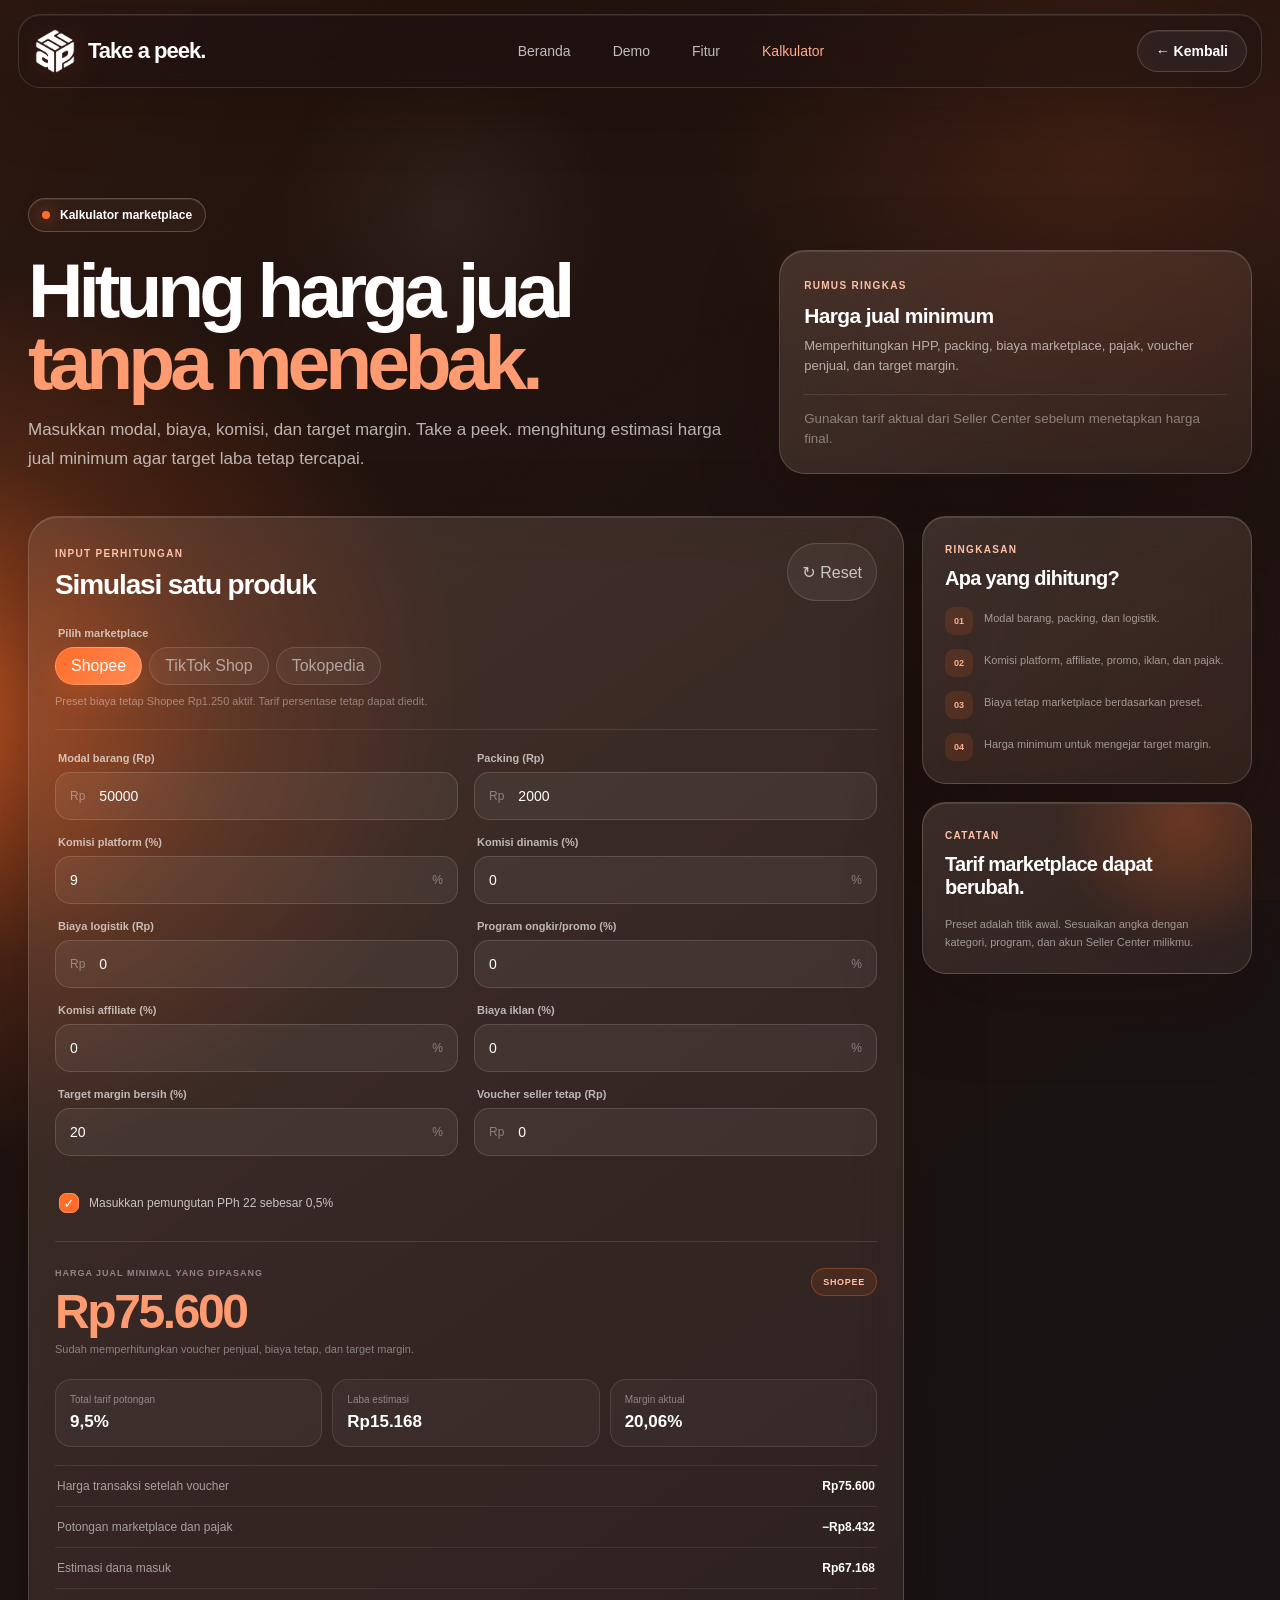
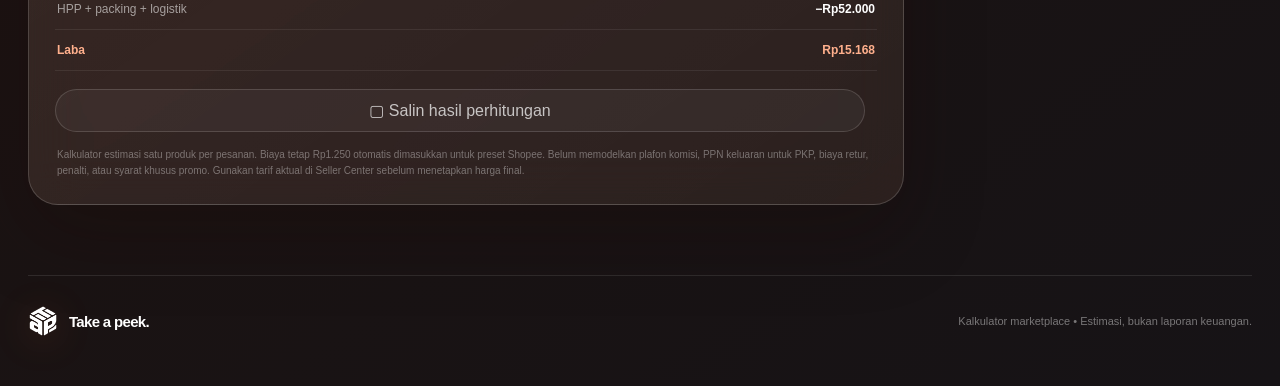
==== calculator.html @ 4bd461c0 "Add files via upload" ====
<!doctype html>
<html lang="id">
<head>
  <meta charset="utf-8">
  <meta name="viewport" content="width=device-width,initial-scale=1">
  <meta name="theme-color" content="#161316">
  <meta name="color-scheme" content="dark">
  <meta name="description" content="Kalkulator harga jual marketplace Take a peek.">
  <title>Kalkulator Marketplace — Take a peek.</title>
  <link rel="icon" href="./assets/favicon.png">
  <link rel="stylesheet" href="./assets/style.css">
  <link rel="stylesheet" href="./assets/calculator.css">
</head>
<body class="calculator-page">
  <div class="noise"></div>

  <header class="header calc-header">
    <div class="wrap nav">
      <a class="brand" href="./index.html">
        <img src="./assets/logo.png" alt="Logo Take a peek.">
        <span>Take a peek.</span>
      </a>
      <nav class="nav-links">
        <a href="./index.html">Beranda</a>
        <a href="./index.html#demo">Demo</a>
        <a href="./index.html#fitur">Fitur</a>
        <a class="nav-active" href="./calculator.html">Kalkulator</a>
      </nav>
      <div class="nav-actions">
        <a class="btn btn-dark" href="./index.html">← Kembali</a>
      </div>
    </div>
  </header>

  <main class="calc-main wrap">
    <section class="calc-hero">
      <div>
        <div class="eyebrow"><span></span> Kalkulator marketplace</div>
        <h1>Hitung harga jual<br><em>tanpa menebak.</em></h1>
        <p>Masukkan modal, biaya, komisi, dan target margin. Take a peek. menghitung estimasi harga jual minimum agar target laba tetap tercapai.</p>
      </div>
      <div class="glass-card calc-mini-info">
        <span class="overline">RUMUS RINGKAS</span>
        <strong>Harga jual minimum</strong>
        <p>Memperhitungkan HPP, packing, biaya marketplace, pajak, voucher penjual, dan target margin.</p>
        <small>Gunakan tarif aktual dari Seller Center sebelum menetapkan harga final.</small>
      </div>
    </section>

    <section class="calculator-shell">
      <div class="glass-card calculator-card">
        <div class="calculator-card-head">
          <div>
            <span class="overline">INPUT PERHITUNGAN</span>
            <h2>Simulasi satu produk</h2>
          </div>
          <button id="resetCalc" class="reset-btn" type="button">↻ Reset</button>
        </div>

        <div class="marketplace-block">
          <label>Pilih marketplace</label>
          <div class="market-tabs">
            <button class="market-tab active" data-market="shopee" type="button">Shopee</button>
            <button class="market-tab" data-market="tiktok" type="button">TikTok Shop</button>
            <button class="market-tab" data-market="tokopedia" type="button">Tokopedia</button>
          </div>
          <p class="preset-note" id="presetNote">Preset biaya tetap Shopee Rp1.250 aktif. Tarif persentase tetap dapat diedit.</p>
        </div>

        <div class="calc-grid">
          <div class="field"><label for="cost">Modal barang (Rp)</label><div class="input-wrap"><span>Rp</span><input id="cost" type="number" min="0" step="500" value="50000"></div></div>
          <div class="field"><label for="packing">Packing (Rp)</label><div class="input-wrap"><span>Rp</span><input id="packing" type="number" min="0" step="500" value="2000"></div></div>
          <div class="field"><label for="platformFee">Komisi platform (%)</label><div class="input-wrap"><input id="platformFee" type="number" min="0" max="100" step="0.1" value="9"><span>%</span></div></div>
          <div class="field"><label for="dynamicFee">Komisi dinamis (%)</label><div class="input-wrap"><input id="dynamicFee" type="number" min="0" max="100" step="0.1" value="0"><span>%</span></div></div>
          <div class="field"><label for="logistics">Biaya logistik (Rp)</label><div class="input-wrap"><span>Rp</span><input id="logistics" type="number" min="0" step="500" value="0"></div></div>
          <div class="field"><label for="promoFee">Program ongkir/promo (%)</label><div class="input-wrap"><input id="promoFee" type="number" min="0" max="100" step="0.1" value="0"><span>%</span></div></div>
          <div class="field"><label for="affiliateFee">Komisi affiliate (%)</label><div class="input-wrap"><input id="affiliateFee" type="number" min="0" max="100" step="0.1" value="0"><span>%</span></div></div>
          <div class="field"><label for="adsFee">Biaya iklan (%)</label><div class="input-wrap"><input id="adsFee" type="number" min="0" max="100" step="0.1" value="0"><span>%</span></div></div>
          <div class="field"><label for="targetMargin">Target margin bersih (%)</label><div class="input-wrap"><input id="targetMargin" type="number" min="0" max="95" step="0.5" value="20"><span>%</span></div></div>
          <div class="field"><label for="sellerVoucher">Voucher seller tetap (Rp)</label><div class="input-wrap"><span>Rp</span><input id="sellerVoucher" type="number" min="0" step="500" value="0"></div></div>
        </div>

        <label class="tax-row">
          <input id="pph22" type="checkbox" checked>
          <span class="check-ui"></span>
          <span>Masukkan pemungutan PPh 22 sebesar 0,5%</span>
        </label>

        <div class="result-section">
          <div class="result-hero">
            <div>
              <span class="result-label">HARGA JUAL MINIMAL YANG DIPASANG</span>
              <strong id="minPrice">Rp75.600</strong>
              <p>Sudah memperhitungkan voucher penjual, biaya tetap, dan target margin.</p>
            </div>
            <div class="result-badge" id="marketBadge">SHOPEE</div>
          </div>

          <div class="summary-grid">
            <div><span>Total tarif potongan</span><strong id="totalRate">9,5%</strong></div>
            <div><span>Laba estimasi</span><strong id="profitEstimate">Rp15.168</strong></div>
            <div><span>Margin aktual</span><strong id="actualMargin">20,1%</strong></div>
          </div>

          <div class="breakdown">
            <div><span>Harga transaksi setelah voucher</span><strong id="transactionPrice">Rp75.600</strong></div>
            <div><span>Potongan marketplace dan pajak</span><strong id="marketDeductions">−Rp8.432</strong></div>
            <div><span>Estimasi dana masuk</span><strong id="netReceived">Rp67.168</strong></div>
            <div><span>HPP + packing + logistik</span><strong id="totalCost">−Rp52.000</strong></div>
            <div class="profit-row"><span>Laba</span><strong id="profit">Rp15.168</strong></div>
          </div>

          <div class="copy-row">
            <button id="copyResult" class="copy-btn" type="button">▢ Salin hasil perhitungan</button>
            <span id="copyStatus" aria-live="polite"></span>
          </div>

          <p class="fine-print" id="fixedFeeNote">Kalkulator estimasi satu produk per pesanan. Biaya tetap Rp1.250 otomatis dimasukkan untuk preset Shopee. Belum memodelkan plafon komisi, PPN keluaran untuk PKP, biaya retur, penalti, atau syarat khusus promo. Gunakan tarif aktual di Seller Center sebelum menetapkan harga final.</p>
        </div>
      </div>

      <aside class="calc-sidebar">
        <div class="glass-card sidebar-card">
          <span class="overline">RINGKASAN</span>
          <h3>Apa yang dihitung?</h3>
          <ul>
            <li><span>01</span><p>Modal barang, packing, dan logistik.</p></li>
            <li><span>02</span><p>Komisi platform, affiliate, promo, iklan, dan pajak.</p></li>
            <li><span>03</span><p>Biaya tetap marketplace berdasarkan preset.</p></li>
            <li><span>04</span><p>Harga minimum untuk mengejar target margin.</p></li>
          </ul>
        </div>

        <div class="glass-card sidebar-card accent-card">
          <span class="overline">CATATAN</span>
          <h3>Tarif marketplace dapat berubah.</h3>
          <p>Preset adalah titik awal. Sesuaikan angka dengan kategori, program, dan akun Seller Center milikmu.</p>
        </div>
      </aside>
    </section>
  </main>

  <footer class="wrap footer calc-footer">
    <div class="brand footer-brand"><img src="./assets/logo.png" alt=""><span>Take a peek.</span></div>
    <span>Kalkulator marketplace • Estimasi, bukan laporan keuangan.</span>
  </footer>

  <script src="./assets/calculator.js"></script>
</body>
</html>
---- assets/style.css ----
:root{
  --black:#050505;--black2:#09090a;--panel:#0d0d0f;--panel2:#121214;
  --white:#f7f7f5;--muted:#98989d;--muted2:#66666c;--line:#26262a;--line2:#39393e;
  --shadow:0 35px 100px rgba(0,0,0,.55)
}
*{box-sizing:border-box}html{scroll-behavior:smooth}
body{margin:0;background:radial-gradient(circle at 55% 7%,rgba(255,255,255,.075),transparent 24%),radial-gradient(circle at 8% 25%,rgba(255,255,255,.025),transparent 16%),var(--black);color:var(--white);font-family:Inter,ui-sans-serif,system-ui,-apple-system,BlinkMacSystemFont,"Segoe UI",sans-serif}
body::before{content:"";position:fixed;inset:0;pointer-events:none;background:linear-gradient(128deg,transparent 0 38%,rgba(255,255,255,.012) 51%,transparent 70%)}
.noise{position:fixed;inset:0;pointer-events:none;z-index:-1;opacity:.18;background-image:url("data:image/svg+xml,%3Csvg viewBox='0 0 160 160' xmlns='http://www.w3.org/2000/svg'%3E%3Cfilter id='n'%3E%3CfeTurbulence type='fractalNoise' baseFrequency='.9' numOctaves='3' stitchTiles='stitch'/%3E%3C/filter%3E%3Crect width='100%25' height='100%25' filter='url(%23n)' opacity='.07'/%3E%3C/svg%3E")}
a{color:inherit;text-decoration:none}button{font:inherit;color:inherit}.wrap{width:min(1460px,calc(100% - 56px));margin:auto}
.header{position:relative;z-index:50}.nav{height:92px;display:flex;align-items:center;justify-content:space-between;gap:28px}.brand{display:flex;align-items:center;gap:11px;font-size:22px;font-weight:850;letter-spacing:-.045em}.brand img{width:44px;height:44px;object-fit:contain}.nav-links{display:flex;gap:38px;color:#c7c7ca;font-size:14px}.nav-actions{display:flex;gap:12px}
.btn{display:inline-flex;align-items:center;justify-content:center;gap:12px;border-radius:12px;padding:12px 18px;font-weight:750;font-size:14px;border:1px solid transparent;transition:.2s}.btn:hover{transform:translateY(-2px)}.btn-light{background:var(--white);color:#050505}.btn-dark{background:#0a0a0b;color:#f1f1f2;border-color:#3a3a3e}.btn.large{padding:15px 22px;font-size:16px}
.hero{min-height:730px;display:grid;grid-template-columns:.92fr 1.08fr;align-items:center;gap:58px;padding:50px 0 88px}.eyebrow{display:inline-flex;align-items:center;gap:10px;border:1px solid #343438;background:rgba(255,255,255,.025);border-radius:999px;padding:9px 13px;font-size:12px;font-weight:800}.eyebrow span,.live-dot{width:8px;height:8px;border-radius:50%;background:#fff;box-shadow:0 0 14px rgba(255,255,255,.75)}.hero h1{font-size:clamp(56px,6.1vw,96px);line-height:.94;letter-spacing:-.066em;margin:27px 0 25px}.hero-copy>p{max-width:650px;color:#b0b0b5;font-size:18px;line-height:1.72;margin:0 0 30px}.hero-actions{display:flex;gap:12px;flex-wrap:wrap}.checks{display:flex;gap:26px;flex-wrap:wrap;margin-top:25px;color:#b7b7bb;font-size:13px}.checks span::before{content:"✓";margin-right:8px}.trust{margin-top:52px;border-top:1px solid #1e1e20;padding-top:26px}.trust small{color:#77777c}.trust-row{display:flex;gap:38px;flex-wrap:wrap;margin-top:17px;color:#77777c;font-size:16px;font-weight:650}
.hero-visual{position:relative;min-width:0}.watermark{position:absolute;right:-125px;top:40px;width:410px;height:410px;display:grid;place-items:center;opacity:.055}.watermark img{width:100%}.app-window{position:relative;border:1px solid #65656a;border-radius:24px;overflow:hidden;background:linear-gradient(180deg,#101012,#080809);box-shadow:var(--shadow);transform:perspective(1400px) rotateY(-2.5deg) rotateX(1deg)}
.app-top{height:48px;border-bottom:1px solid #252528;display:flex;align-items:center;gap:13px;padding:0 15px;background:#0b0b0c}.traffic{display:flex;gap:7px}.traffic i{width:10px;height:10px;border-radius:50%;background:#fafafa}.traffic i:nth-child(2){opacity:.75}.traffic i:nth-child(3){opacity:.55}.address{flex:1;background:#151517;border:1px solid #26262a;border-radius:9px;padding:8px 12px;color:#77777d;font-size:10px}.top-logo{width:24px;height:24px}
.app-body{display:grid;grid-template-columns:165px 1fr;min-height:505px}.sidebar{border-right:1px solid #252528;padding:18px 11px;display:flex;flex-direction:column;gap:5px}.side-brand{display:flex;align-items:center;gap:8px;margin:0 8px 18px}.side-brand img{width:28px}.side-brand strong{font-size:11px}.sidebar a{padding:10px;border-radius:8px;color:#8f8f94;font-size:10px}.sidebar a span{margin-left:7px}.sidebar a.active{background:#262629;color:#fff}.dashboard{padding:19px 17px}.dash-head{display:flex;justify-content:space-between}.dash-head h3{margin:0;font-size:15px}.dash-head button{background:#111113;border:1px solid #29292d;color:#939399;border-radius:8px;padding:7px 9px;font-size:8px}
.stats{display:grid;grid-template-columns:repeat(4,1fr);gap:9px;margin-top:14px}.stats article{position:relative;border:1px solid #27272a;border-radius:11px;background:#0c0c0d;padding:11px;min-height:72px}.stats small{display:block;color:#828287;font-size:7px;margin-bottom:7px}.stats strong{font-size:17px}.stats strong em{font-size:9px;font-style:normal;color:#777}.stats svg{position:absolute;width:45px;height:18px;right:8px;bottom:11px;fill:none;stroke:#b7b7bb;stroke-width:1.4}.bars-mini{position:absolute;display:flex;gap:3px;align-items:flex-end;right:10px;bottom:11px;height:20px}.bars-mini b{width:5px;background:#ddd;border-radius:2px 2px 0 0}.bars-mini b:nth-child(1){height:6px}.bars-mini b:nth-child(2){height:11px}.bars-mini b:nth-child(3){height:15px}.bars-mini b:nth-child(4){height:20px}
.chart-card{height:167px;margin-top:12px;border:1px solid #27272a;border-radius:12px;background:repeating-linear-gradient(to bottom,#0b0b0c 0,#0b0b0c 31px,#1d1d20 32px);padding:15px 18px 20px}.chart-bars{height:100%;display:flex;align-items:flex-end;gap:15px}.chart-bars>span{position:relative;flex:1;background:linear-gradient(#f7f7f7,#444448);border-radius:4px 4px 0 0}.chart-bars i{position:absolute;bottom:-18px;left:50%;transform:translateX(-50%);white-space:nowrap;color:#707076;font-size:6.5px;font-style:normal}.active-bar em{position:absolute;left:50%;bottom:calc(100% + 8px);transform:translateX(-50%);background:#222225;border:1px solid #36363a;border-radius:7px;padding:6px 8px;font-size:7px;font-style:normal;white-space:nowrap;text-align:center}
.potential-head{display:flex;justify-content:space-between;align-items:center;margin:12px 0 7px}.potential-head h4{font-size:10px;margin:0}.potential-head span{font-size:7px;color:#a4a4a8}.product-table{border:1px solid #26262a;border-radius:9px;overflow:hidden}.table-head,.row{display:grid;grid-template-columns:2.2fr 1.1fr .65fr .5fr .25fr;gap:8px;align-items:center;padding:8px 10px}.table-head{color:#6f6f74;font-size:6px}.row{border-top:1px solid #202023;font-size:7px}.product{display:flex;align-items:center;gap:8px}.product>span{display:flex;flex-direction:column}.product small{font-size:6px;color:#777}.thumb{width:30px;height:30px;background:linear-gradient(135deg,#e3e3e3,#777);border-radius:5px;position:relative}.thumb.bottle::after{content:"";position:absolute;width:9px;height:20px;border-radius:3px;left:10px;top:6px;background:#555}.thumb.headset::after{content:"◖◗";position:absolute;color:#222;font-size:18px;left:4px;top:4px}.thumb.hoodie::after{content:"";position:absolute;width:18px;height:20px;border-radius:7px 7px 4px 4px;left:6px;top:5px;background:#333}.score{background:#323236;border-radius:99px;padding:5px 8px}
.intro-section{padding:90px 0 30px;display:flex;justify-content:space-between;gap:60px;align-items:end}.intro-section>div{max-width:760px}.intro-section h2,.feature-intro h2,.pricing h2,.section-head h2{font-size:clamp(36px,4vw,58px);line-height:1.04;letter-spacing:-.055em;margin:12px 0}.intro-section p{max-width:500px;color:#8b8b90;line-height:1.7}.overline{font-size:10px;letter-spacing:.13em;color:#aaaab0;font-weight:850}
.demo-section{padding:30px 0 110px}.demo-shell{border:1px solid #242428;background:#09090a;border-radius:24px;padding:14px;box-shadow:var(--shadow)}.demo-header{height:62px;display:flex;align-items:center;justify-content:space-between;padding:0 8px}.demo-title{display:flex;align-items:center;gap:11px}.demo-title>div{display:flex;flex-direction:column;gap:3px}.demo-title b{font-size:13px}.demo-title small{font-size:11px;color:#7d7d83}.demo-actions{display:flex;gap:7px;align-items:center}.demo-link{font-size:10px;color:#9999a0;margin-right:6px}.icon-btn{width:34px;height:34px;border-radius:9px;background:#111113;border:1px solid #2e2e32;cursor:pointer}.demo-browser{border:1px solid #343438;border-radius:18px;overflow:hidden;background:#fff}.browser-chrome{height:45px;background:#171719;color:#8e8e94;display:flex;align-items:center;gap:12px;padding:0 13px;font-size:11px}.browser-address{height:28px;border-radius:7px;background:#0d0d0e;display:flex;align-items:center;padding:0 12px;flex:1;color:#67676d}.scene-wrap{height:580px;position:relative;overflow:hidden}.scene{position:absolute;inset:0;opacity:0;pointer-events:none;transform:scale(.988);transition:.45s}.scene.active{opacity:1;pointer-events:auto;transform:scale(1)}
.marketplace-scene{background:#f6f6f6;color:#161616}.market-head{height:62px;background:#0b0b0c;color:white;display:grid;grid-template-columns:160px 1fr 280px;gap:20px;align-items:center;padding:0 30px}.market-logo{font-size:20px;font-weight:900}.market-search{height:36px;background:#fff;color:#8b8b8f;border-radius:5px;display:flex;align-items:center;justify-content:space-between;padding:0 13px;font-size:12px}.market-menu{text-align:right;font-size:10px;color:#b9b9be}.market-banner{height:120px;margin:16px 28px;border-radius:10px;background:linear-gradient(95deg,#111,#4a4a4d);color:white;display:flex;align-items:center;justify-content:space-between;padding:20px 34px}.market-banner>div:first-child{display:flex;flex-direction:column}.market-banner small{font-size:10px;letter-spacing:.15em}.market-banner strong{font-size:25px;margin:5px 0 3px}.market-banner span{font-size:11px;color:#c7c7ca}.banner-shapes{display:flex;gap:9px;align-items:flex-end}.banner-shapes i{width:42px;border-radius:11px 11px 4px 4px;background:linear-gradient(#fff,#777)}.banner-shapes i:nth-child(1){height:65px}.banner-shapes i:nth-child(2){height:85px}.banner-shapes i:nth-child(3){height:55px}.category-row{margin:0 28px;background:white;border:1px solid #dedee2;border-radius:10px;padding:12px 14px;display:flex;justify-content:space-around;color:#626268;font-size:10px}
.extension-popup{position:absolute;width:275px;right:58px;top:68px;z-index:5;background:#fff;border:1px solid #dadade;border-radius:10px;box-shadow:0 20px 50px rgba(0,0,0,.2);padding:13px}.ext-head{display:grid;grid-template-columns:34px 1fr auto;gap:9px;align-items:center;border-bottom:1px solid #ededf0;padding-bottom:10px}.ext-head img{width:32px;height:32px;object-fit:contain;background:#09090a;border-radius:8px;padding:4px}.ext-head b{font-size:11px}.ext-head small{display:block;color:#88888d;font-size:8px}.switch{width:28px;height:15px;border-radius:99px;background:#cacacd;display:inline-block;position:relative}.switch:after{content:"";width:11px;height:11px;border-radius:50%;background:#fff;position:absolute;top:2px;left:2px}.switch.on{background:#111}.switch.on:after{left:15px}.ext-status,.ext-row{display:flex;justify-content:space-between;align-items:center;font-size:9px;padding:10px 2px;border-bottom:1px solid #efeff1}.ext-status i{display:inline-block;width:6px;height:6px;border-radius:50%;background:#111;margin-right:4px}.extension-popup button{width:100%;border:0;border-radius:7px;background:#0b0b0c;color:white;padding:9px;margin-top:10px;font-weight:750;font-size:9px}
.product-area{margin:16px 28px}.results-head{display:flex;justify-content:space-between;margin-bottom:10px;font-size:11px;color:#66666b}.product-grid{display:grid;grid-template-columns:repeat(5,1fr);gap:10px}.product-card{background:#fff;border:1px solid #e7e7ea;border-radius:8px;padding:8px;position:relative}.product-card h4{font-size:10px;line-height:1.35;margin:7px 0 5px;min-height:27px}.price{font-size:12px;font-weight:800}.sold{font-size:8px;color:#7d7d82;margin-top:5px}.product-photo{height:92px;border-radius:6px;display:grid;place-items:center;font-size:9px;font-weight:850;letter-spacing:.1em;position:relative;overflow:hidden}.product-photo:before{content:"";width:66px;height:76px;position:absolute;border-radius:20px 20px 12px 12px;clip-path:polygon(17% 0,35% 8%,65% 8%,83% 0,100% 24%,82% 34%,78% 100%,22% 100%,18% 34%,0 24%)}.product-photo span{position:relative;z-index:2}.dark{background:#eee;color:#eee}.dark:before{background:#222}.cream{background:#f2f2f2;color:#555}.cream:before{background:#d0d0d0}.gray{background:#ededed;color:#eee}.gray:before{background:#555}.light{background:#f6f6f6;color:#333}.light:before{background:#c8c8c8}.mid{background:#eee;color:#eee}.mid:before{background:#777}.peek-panel{position:absolute;left:7px;right:7px;bottom:7px;background:rgba(8,8,9,.94);color:#fff;border-radius:7px;padding:7px;display:grid;grid-template-columns:1fr 1fr;gap:3px 8px;font-size:7px;opacity:0;transform:translateY(8px);transition:.4s}.peek-panel b{grid-column:1/-1}.product-card.show-peek .peek-panel{opacity:1;transform:none}
.dashboard-scene{display:grid;grid-template-columns:185px 1fr;background:#f5f5f6;color:#151517}.demo-side{background:#0a0a0b;color:#7b7b81;padding:19px 12px;display:flex;flex-direction:column}.demo-brand{display:flex;align-items:center;gap:8px;color:white;font-size:12px;font-weight:850;margin:0 9px 24px}.demo-brand img{width:29px;height:29px}.demo-side a{padding:10px;border-radius:8px;font-size:10px;margin-bottom:4px}.demo-side a span,.demo-settings span{margin-left:9px}.demo-side a.active{background:#242426;color:white}.demo-settings{font-size:10px;margin-top:auto;padding:10px}.demo-main{padding:21px 23px;overflow:hidden}.demo-main-head{display:flex;justify-content:space-between}.demo-main-head small{font-size:8px;color:#8c8c92;letter-spacing:.09em}.demo-main-head h3{font-size:20px;margin:3px 0}.search-box{width:220px;border:1px solid #dddde1;background:white;color:#97979d;border-radius:8px;padding:10px 12px;font-size:9px}.demo-kpis{display:grid;grid-template-columns:repeat(4,1fr);gap:9px;margin-top:16px}.demo-kpis div{background:#fff;border:1px solid #e0e0e4;border-radius:10px;padding:12px}.demo-kpis small{display:block;color:#8d8d93;font-size:7px}.demo-kpis strong{display:block;font-size:17px;margin:5px 0 3px}.demo-kpis em{font-style:normal;color:#333;font-size:7px}.filterbar{display:flex;gap:7px;margin-top:13px}.filterbar button{background:#fff;border:1px solid #dddde0;color:#5e5e63;padding:8px 10px;border-radius:7px;font-size:8px;cursor:pointer}.filterbar .export-btn{margin-left:auto;background:#0b0b0c;color:#fff}.filter-count{display:inline-grid;place-items:center;width:15px;height:15px;border-radius:50%;background:#eee;color:#111;font-size:7px}.advanced-filter{position:absolute;right:116px;top:160px;width:250px;background:#fff;border:1px solid #d9d9dd;border-radius:10px;box-shadow:0 18px 42px rgba(0,0,0,.18);padding:12px;z-index:6;opacity:0;transform:translateY(-7px) scale(.98);pointer-events:none;transition:.3s}.advanced-filter.open{opacity:1;transform:none}.advanced-filter div{display:flex;justify-content:space-between;padding:8px 2px;border-bottom:1px solid #eee;font-size:8px}.advanced-filter label{color:#89898f}.advanced-filter button{width:100%;margin-top:9px;border:0;border-radius:7px;background:#0b0b0c;color:#fff;padding:9px;font-size:8px}
.demo-table{background:#fff;border:1px solid #dedee2;border-radius:10px;margin-top:12px;overflow:hidden}.demo-table-head,.demo-row{display:grid;grid-template-columns:2.25fr .5fr .7fr .65fr .6fr .6fr .7fr .25fr;align-items:center;gap:8px;padding:10px 11px}.demo-table-head{background:#fafafa;color:#929298;text-transform:uppercase;font-size:6.5px;font-weight:850}.demo-row{border-top:1px solid #ededf0;font-size:8px}.pname{display:flex;align-items:center;gap:8px}.pname>span{display:flex;flex-direction:column;gap:3px}.pname b{font-size:8px}.pname small{font-size:6.5px;color:#8d8d93}.mini-prod{width:30px;height:30px;border-radius:6px;background:#ddd;position:relative}.mini-prod:before{content:"";position:absolute;width:21px;height:25px;left:5px;top:3px;border-radius:6px;clip-path:polygon(17% 0,35% 8%,65% 8%,83% 0,100% 24%,82% 34%,78% 100%,22% 100%,18% 34%,0 24%)}.mini-prod.cream:before{background:#ccc}.mini-prod.dark:before{background:#333}.mini-prod.mid:before{background:#777}.mini-prod.light:before{background:#aaa}.mini-prod.gray:before{background:#555}.score-pill{background:#1c1c1e;color:#fff;padding:5px 8px;border-radius:99px;font-weight:850;justify-self:start}.score-pill.low{background:#555}.commission,.trend{font-weight:850}.focus-ring{position:absolute;border:3px solid #111;border-radius:50%;opacity:0;pointer-events:none;box-shadow:0 0 0 5px rgba(255,255,255,.65);transition:.25s}.focus-commission{width:68px;height:44px;right:225px;top:311px}.focus-creator{width:62px;height:44px;right:158px;top:311px}.focus-ring.show{opacity:1}.toast{position:absolute;right:20px;bottom:20px;width:270px;background:#0a0a0b;color:white;border-radius:10px;box-shadow:0 18px 40px rgba(0,0,0,.25);padding:12px 14px;display:flex;flex-direction:column;gap:4px;opacity:0;transform:translateY(15px);transition:.35s}.toast b{font-size:10px}.toast span{font-size:8px;color:#aaa}.toast.show{opacity:1;transform:none}
.fake-cursor{position:absolute;z-index:20;width:26px;height:26px;left:80%;top:17%;filter:drop-shadow(0 2px 2px rgba(0,0,0,.25));transition:left .65s cubic-bezier(.2,.8,.2,1),top .65s cubic-bezier(.2,.8,.2,1),transform .18s}.fake-cursor svg{width:100%;height:100%}.fake-cursor path{fill:white;stroke:#111;stroke-width:1.4}.fake-cursor.click{transform:scale(.78)}
.demo-progress{display:grid;grid-template-columns:repeat(6,1fr);gap:8px;padding:13px 2px 0}.step{border:1px solid #242428;background:#0e0e10;color:#77777d;border-radius:11px;padding:10px;display:grid;grid-template-columns:24px 1fr;grid-template-rows:1fr 1fr;column-gap:8px;text-align:left;cursor:pointer}.step>span{grid-row:1/3;width:24px;height:24px;border-radius:50%;display:grid;place-items:center;background:#1b1b1e;font-size:9px}.step b{font-size:9px;color:#c0c0c5}.step small{font-size:7px}.step.active{background:#171719;border-color:#4c4c52}.step.active>span{background:#fff;color:#050505}.step.active b{color:#fff}
.features{border-top:1px solid #1c1c1e;padding:55px 0 95px;display:grid;grid-template-columns:.9fr 1.6fr;gap:44px;align-items:end}.feature-intro p{max-width:520px;color:#8b8b90;line-height:1.7;font-size:13px}.feature-grid{display:grid;grid-template-columns:repeat(4,1fr);gap:12px}.feature-grid article{border:1px solid #27272a;border-radius:15px;background:linear-gradient(180deg,#0d0d0f,#09090a);padding:18px;min-height:170px}.icon{width:35px;height:35px;border-radius:10px;display:grid;place-items:center;background:#18181b;border:1px solid #2b2b2f;margin-bottom:20px}.feature-grid h3{font-size:13px;margin:0 0 8px}.feature-grid p{color:#8a8a90;font-size:11px;line-height:1.55;margin:0}
.pricing{margin-top:70px;border:1px solid #2d2d31;border-radius:20px;background:radial-gradient(circle at 80% 25%,rgba(255,255,255,.08),transparent 28%),#0b0b0c;padding:36px;display:flex;align-items:center;justify-content:space-between;gap:30px}.pricing p{color:#919197;max-width:640px;line-height:1.6}
.faq{padding:110px 0 100px;display:grid;grid-template-columns:.8fr 1.2fr;gap:50px}.faq-list{border-top:1px solid #2b2b2e}.faq details{border-bottom:1px solid #242427;padding:18px 0}.faq summary{cursor:pointer;font-weight:750;font-size:14px}.faq p{color:#88888e;font-size:12px;line-height:1.7}.faq code{background:#171719;border-radius:5px;padding:2px 5px}
.footer{border-top:1px solid #202023;padding:30px 0 50px;display:flex;align-items:center;justify-content:space-between;color:#707076;font-size:11px}.footer-brand{font-size:15px;color:#fff}.footer-brand img{width:30px;height:30px}
body.demo-only{overflow:hidden;background:#09090a}.demo-only .header,.demo-only .hero,.demo-only .intro-section,.demo-only .features,.demo-only .pricing,.demo-only .faq,.demo-only .footer,.demo-only .demo-header,.demo-only .demo-progress{display:none}.demo-only .demo-section{padding:0}.demo-only .wrap{width:100%;max-width:none}.demo-only .demo-shell{padding:0;border:0;border-radius:0}.demo-only .demo-browser{border:0;border-radius:0;height:100vh}.demo-only .browser-chrome{height:48px}.demo-only .scene-wrap{height:calc(100vh - 48px)}
@media(max-width:1100px){.nav-links{display:none}.hero{grid-template-columns:1fr;gap:55px}.features{grid-template-columns:1fr}.feature-grid{grid-template-columns:repeat(2,1fr)}.intro-section{flex-direction:column;align-items:flex-start;gap:5px}.demo-progress{grid-template-columns:repeat(3,1fr)}.market-head{grid-template-columns:120px 1fr}.market-menu{display:none}.product-grid{grid-template-columns:repeat(4,1fr)}.product-card:nth-child(5){display:none}.faq{grid-template-columns:1fr}}
@media(max-width:720px){.wrap{width:min(100% - 24px,1460px)}.nav{height:76px}.brand{font-size:18px}.brand img{width:36px}.hide-mobile{display:none}.btn{padding:10px 13px;font-size:12px}.hero{padding-top:42px;min-height:0}.hero h1{font-size:54px}.hero-copy>p{font-size:15px}.app-window{transform:none}.app-body{grid-template-columns:52px 1fr}.side-brand strong,.sidebar a span{display:none}.stats{grid-template-columns:1fr 1fr}.stats article:nth-child(n+3){display:none}.scene-wrap{height:500px}.market-banner{margin:12px;height:100px;padding:15px}.category-row,.product-area{margin-left:12px;margin-right:12px}.product-grid{grid-template-columns:repeat(2,1fr)}.product-card:nth-child(n+3){display:none}.extension-popup{right:18px}.dashboard-scene{grid-template-columns:50px 1fr}.demo-side{padding:12px 6px}.demo-brand span,.demo-side a span,.demo-settings span{display:none}.demo-brand{margin:0 auto 18px}.demo-kpis{grid-template-columns:1fr 1fr}.demo-kpis div:nth-child(n+3){display:none}.demo-table-head,.demo-row{grid-template-columns:2fr .5fr .7fr .6fr}.demo-table-head span:nth-child(4),.demo-table-head span:nth-child(6),.demo-table-head span:nth-child(7),.demo-table-head span:nth-child(8),.demo-row>span:nth-child(4),.demo-row>span:nth-child(6),.demo-row>span:nth-child(7),.demo-row>span:nth-child(8){display:none}.advanced-filter{right:20px;top:180px}.focus-ring{display:none}.feature-grid{grid-template-columns:1fr}.pricing{flex-direction:column;align-items:flex-start}.footer{flex-direction:column;align-items:flex-start;gap:15px}.demo-progress{grid-template-columns:1fr 1fr}.demo-title small{max-width:210px}.browser-icons{display:none}}


/* =========================================================
   TAKE A PEEK. — GLASS EDITION
   Visual identity inspired by supplied reference:
   #FF6D29 orange / #453027 brown / #161316 ink /
   #BABABA gray / #FFFFFF white
   ========================================================= */

:root{
  --orange:#FF6D29;
  --orange-soft:#ff9b71;
  --orange-pale:#ffc2a8;
  --brown:#453027;
  --brown-deep:#281711;
  --black:#161316;
  --black2:#1d1513;
  --panel:rgba(69,48,39,.42);
  --panel2:rgba(22,19,22,.52);
  --white:#FFFFFF;
  --muted:#BABABA;
  --muted2:#917f78;
  --line:rgba(255,255,255,.15);
  --line2:rgba(255,109,41,.30);
  --shadow:0 30px 90px rgba(22,8,3,.44);
  --glass:rgba(255,255,255,.065);
  --glass-strong:rgba(255,255,255,.10);
}

/* Ambient warm background */
body{
  background:
    radial-gradient(900px 700px at -5% 46%, rgba(255,109,41,.78) 0%, rgba(255,109,41,.24) 34%, transparent 66%),
    radial-gradient(700px 560px at 84% 13%, rgba(255,109,41,.17), transparent 60%),
    radial-gradient(800px 700px at 65% 80%, rgba(69,48,39,.72), transparent 72%),
    linear-gradient(145deg,#2b130b 0%,#1a1110 42%,#161316 100%);
  color:var(--white);
  font-family:"Helvetica Neue","Arial Nova",Arial,system-ui,-apple-system,sans-serif;
  background-attachment:fixed;
}

body::before{
  content:"";
  position:fixed;
  inset:0;
  z-index:-2;
  pointer-events:none;
  background:
    linear-gradient(115deg,rgba(255,255,255,.025),transparent 28% 70%,rgba(255,109,41,.03)),
    radial-gradient(circle at 35% 24%,rgba(255,255,255,.055),transparent 16%);
}

.noise{
  opacity:.30;
  z-index:-1;
  mix-blend-mode:soft-light;
}

/* Floating translucent navigation */
.header{
  position:sticky;
  top:14px;
  z-index:60;
  margin:0 auto;
  width:min(1460px,calc(100% - 36px));
  border:1px solid rgba(255,255,255,.14);
  border-radius:22px;
  background:rgba(22,19,22,.46);
  -webkit-backdrop-filter:blur(24px) saturate(145%);
  backdrop-filter:blur(24px) saturate(145%);
  box-shadow:0 18px 65px rgba(17,7,3,.26),inset 0 1px 0 rgba(255,255,255,.08);
}
.header .wrap{width:calc(100% - 28px)}
.nav{height:72px}
.brand img{
  filter:drop-shadow(0 5px 18px rgba(255,109,41,.18));
}
.nav-links{color:rgba(255,255,255,.72)}
.nav-links a{padding:9px 2px;transition:.2s color}
.nav-links a:hover{color:var(--orange-pale)}

.btn{
  border-radius:999px;
  border-color:rgba(255,255,255,.16);
  box-shadow:inset 0 1px 0 rgba(255,255,255,.08);
}
.btn-light{
  background:linear-gradient(135deg,var(--orange),#ff824b);
  color:#fff;
  border-color:rgba(255,255,255,.22);
  box-shadow:0 12px 32px rgba(255,109,41,.24),inset 0 1px 0 rgba(255,255,255,.25);
}
.btn-light:hover{
  box-shadow:0 16px 42px rgba(255,109,41,.34),inset 0 1px 0 rgba(255,255,255,.3);
}
.btn-dark{
  background:rgba(255,255,255,.055);
  color:#fff;
  border-color:rgba(255,255,255,.17);
  -webkit-backdrop-filter:blur(16px);
  backdrop-filter:blur(16px);
}

/* Hero */
.hero{padding-top:74px}
.eyebrow{
  color:#fff;
  border-color:rgba(255,255,255,.22);
  background:rgba(69,48,39,.32);
  -webkit-backdrop-filter:blur(18px);
  backdrop-filter:blur(18px);
  box-shadow:inset 0 1px 0 rgba(255,255,255,.08);
}
.eyebrow span,.live-dot{
  background:var(--orange);
  box-shadow:0 0 18px rgba(255,109,41,.92);
}
.hero h1{
  color:#fff;
  text-shadow:0 10px 45px rgba(38,12,3,.22);
}
.hero h1::selection{background:var(--orange);color:white}
.hero-copy>p{color:rgba(255,255,255,.70)}
.checks{color:rgba(255,255,255,.73)}
.checks span::before{color:var(--orange-pale)}
.trust{
  border-color:rgba(255,255,255,.10);
}
.trust small,.trust-row{color:rgba(255,255,255,.48)}

/* Giant ambient logo */
.watermark{
  opacity:.09;
  filter:sepia(1) saturate(4) hue-rotate(335deg) brightness(1.25);
}

/* Shared glass treatment */
.app-window,
.demo-shell,
.feature-grid article,
.pricing,
.faq details{
  border-color:rgba(255,255,255,.16);
  background:
    linear-gradient(145deg,rgba(255,255,255,.085),rgba(255,255,255,.025)),
    rgba(36,22,18,.38);
  -webkit-backdrop-filter:blur(24px) saturate(140%);
  backdrop-filter:blur(24px) saturate(140%);
  box-shadow:
    0 30px 90px rgba(28,8,2,.30),
    inset 0 1px 0 rgba(255,255,255,.11);
}

/* Hero dashboard glass */
.app-window{
  border-radius:30px;
  background:
    linear-gradient(145deg,rgba(255,255,255,.10),rgba(33,20,17,.34)),
    rgba(22,19,22,.58);
}
.app-top{
  background:rgba(22,19,22,.38);
  border-color:rgba(255,255,255,.12);
  -webkit-backdrop-filter:blur(20px);
  backdrop-filter:blur(20px);
}
.address{
  background:rgba(255,255,255,.055);
  border-color:rgba(255,255,255,.12);
  color:rgba(255,255,255,.45);
}
.traffic i:first-child{background:var(--orange)}
.traffic i:nth-child(2){background:var(--orange-pale)}
.traffic i:nth-child(3){background:#fff}
.sidebar{
  background:rgba(22,19,22,.22);
  border-color:rgba(255,255,255,.10);
}
.sidebar a{color:rgba(255,255,255,.55)}
.sidebar a.active{
  background:rgba(255,109,41,.18);
  color:#fff;
  box-shadow:inset 3px 0 0 var(--orange);
}
.dashboard{background:rgba(22,19,22,.08)}
.dash-head button{
  background:rgba(255,255,255,.055);
  border-color:rgba(255,255,255,.12);
  color:rgba(255,255,255,.62);
}
.stats article{
  border-color:rgba(255,255,255,.12);
  background:rgba(255,255,255,.055);
  -webkit-backdrop-filter:blur(14px);
  backdrop-filter:blur(14px);
}
.stats small{color:rgba(255,255,255,.48)}
.stats svg{stroke:var(--orange-pale)}
.bars-mini b{background:linear-gradient(var(--orange-pale),var(--orange))}
.chart-card{
  border-color:rgba(255,255,255,.12);
  background:
    repeating-linear-gradient(to bottom,rgba(255,255,255,.025) 0,rgba(255,255,255,.025) 31px,rgba(255,255,255,.075) 32px),
    rgba(255,255,255,.025);
}
.chart-bars>span{
  background:linear-gradient(180deg,var(--orange-pale),var(--orange) 32%,rgba(255,109,41,.28));
  box-shadow:0 -6px 25px rgba(255,109,41,.16);
}
.active-bar em{
  background:rgba(69,48,39,.78);
  border-color:rgba(255,255,255,.16);
  color:#fff;
  -webkit-backdrop-filter:blur(12px);
  backdrop-filter:blur(12px);
}
.product-table{
  border-color:rgba(255,255,255,.12);
  background:rgba(255,255,255,.025);
}
.row{border-color:rgba(255,255,255,.075)}
.score{
  background:rgba(255,109,41,.20);
  color:var(--orange-pale);
}

/* Section typography */
.overline{color:var(--orange-pale)}
.intro-section p,.feature-intro p,.pricing p,.faq p{color:rgba(255,255,255,.59)}
.intro-section h2,.feature-intro h2,.pricing h2,.section-head h2{
  color:#fff;
}

/* Demo frame */
.demo-shell{
  border-radius:30px;
  padding:16px;
  background:
    linear-gradient(145deg,rgba(255,255,255,.10),rgba(255,255,255,.025)),
    rgba(22,19,22,.42);
}
.demo-browser{
  border-color:rgba(255,255,255,.22);
  border-radius:22px;
  box-shadow:0 24px 80px rgba(30,8,2,.34);
}
.browser-chrome{
  background:rgba(22,19,22,.96);
  color:#bababa;
  border-bottom:1px solid rgba(255,255,255,.10);
}
.browser-address{
  background:rgba(255,255,255,.055);
  border:1px solid rgba(255,255,255,.09);
  color:rgba(255,255,255,.45);
}
.demo-link{color:var(--orange-pale)}
.icon-btn{
  border-color:rgba(255,255,255,.15);
  background:rgba(255,255,255,.06);
  -webkit-backdrop-filter:blur(12px);
  backdrop-filter:blur(12px);
}
.icon-btn:hover{background:rgba(255,109,41,.16)}

/* Warm marketplace mockup */
.marketplace-scene{
  background:
    radial-gradient(circle at 5% 15%,rgba(255,109,41,.13),transparent 35%),
    #f1ebe8;
  color:#161316;
}
.market-head{
  background:linear-gradient(90deg,#161316,#2b1c18);
}
.market-logo{color:var(--orange)}
.market-search{
  background:rgba(255,255,255,.91);
  box-shadow:0 8px 25px rgba(20,8,4,.12);
}
.market-search b{color:var(--orange)}
.market-banner{
  background:
    radial-gradient(circle at 18% 120%,rgba(255,109,41,.95),transparent 47%),
    linear-gradient(110deg,#453027,#241612 72%,#161316);
  box-shadow:0 18px 50px rgba(69,48,39,.18);
}
.banner-shapes i{
  background:linear-gradient(180deg,#fff,#ffb493 45%,#ff6d29);
}
.category-row{
  border-color:rgba(69,48,39,.12);
  background:rgba(255,255,255,.63);
  -webkit-backdrop-filter:blur(16px);
  backdrop-filter:blur(16px);
  box-shadow:inset 0 1px 0 rgba(255,255,255,.8);
}
.extension-popup{
  background:rgba(255,255,255,.74);
  border-color:rgba(255,255,255,.74);
  -webkit-backdrop-filter:blur(22px) saturate(125%);
  backdrop-filter:blur(22px) saturate(125%);
  box-shadow:0 24px 70px rgba(48,24,15,.22),inset 0 1px 0 rgba(255,255,255,.9);
}
.ext-head img{background:#161316}
.switch.on{background:var(--orange)}
.ext-status i{background:var(--orange)}
.extension-popup button{
  background:linear-gradient(135deg,#161316,#453027);
  box-shadow:0 9px 20px rgba(69,48,39,.20);
}
.product-card{
  background:rgba(255,255,255,.72);
  border-color:rgba(69,48,39,.10);
  box-shadow:0 10px 34px rgba(69,48,39,.07);
  -webkit-backdrop-filter:blur(14px);
  backdrop-filter:blur(14px);
}
.price{color:#d94f16}
.peek-panel{
  background:rgba(22,19,22,.88);
  border:1px solid rgba(255,255,255,.12);
  -webkit-backdrop-filter:blur(14px);
  backdrop-filter:blur(14px);
}
.peek-panel b{color:var(--orange-pale)}

/* Demo dashboard: warm glass, not plain gray */
.dashboard-scene{
  background:
    radial-gradient(circle at 86% 5%,rgba(255,109,41,.16),transparent 35%),
    linear-gradient(145deg,#f2e9e5,#e9dfda);
  color:#161316;
}
.demo-side{
  background:linear-gradient(180deg,#161316,#2b1b17);
  color:#a89b96;
}
.demo-side a.active{
  background:rgba(255,109,41,.18);
  color:#fff;
  box-shadow:inset 3px 0 0 var(--orange);
}
.demo-main{
  background:linear-gradient(145deg,rgba(255,255,255,.30),rgba(255,255,255,.08));
}
.search-box,
.demo-kpis div,
.demo-table{
  background:rgba(255,255,255,.56);
  border-color:rgba(69,48,39,.12);
  -webkit-backdrop-filter:blur(18px);
  backdrop-filter:blur(18px);
  box-shadow:inset 0 1px 0 rgba(255,255,255,.76);
}
.demo-kpis em{color:#a34820}
.filterbar button{
  background:rgba(255,255,255,.55);
  border-color:rgba(69,48,39,.13);
}
.filterbar .export-btn{
  background:linear-gradient(135deg,#453027,#161316);
}
.filter-count{background:#ffdfd0;color:#b64010}
.advanced-filter{
  background:rgba(255,255,255,.79);
  border-color:rgba(255,255,255,.9);
  -webkit-backdrop-filter:blur(24px);
  backdrop-filter:blur(24px);
}
.advanced-filter button{background:#161316}
.demo-table-head{background:rgba(69,48,39,.06)}
.demo-row{border-color:rgba(69,48,39,.09)}
.score-pill{
  background:#161316;
  color:#fff;
}
.score-pill.low{background:#453027}
.commission,.trend{color:#a6451d}
.focus-ring{
  border-color:var(--orange);
  box-shadow:0 0 0 6px rgba(255,109,41,.18),0 0 28px rgba(255,109,41,.32);
}
.toast{
  background:rgba(22,19,22,.90);
  border:1px solid rgba(255,255,255,.12);
  -webkit-backdrop-filter:blur(18px);
  backdrop-filter:blur(18px);
}
.toast b{color:var(--orange-pale)}

/* Walkthrough step chips */
.step{
  border-color:rgba(255,255,255,.13);
  background:rgba(255,255,255,.045);
  color:rgba(255,255,255,.44);
  -webkit-backdrop-filter:blur(14px);
  backdrop-filter:blur(14px);
}
.step>span{background:rgba(255,255,255,.08)}
.step.active{
  background:linear-gradient(135deg,rgba(255,109,41,.23),rgba(255,255,255,.06));
  border-color:rgba(255,109,41,.52);
  box-shadow:inset 0 1px 0 rgba(255,255,255,.10);
}
.step.active>span{
  background:var(--orange);
  color:white;
}
.step.active b{color:#fff}

/* Feature cards */
.features{border-color:rgba(255,255,255,.10)}
.feature-grid article{
  border-radius:24px;
  transition:transform .25s ease,border-color .25s ease,background .25s ease;
}
.feature-grid article:hover{
  transform:translateY(-6px);
  border-color:rgba(255,109,41,.43);
  background:
    linear-gradient(145deg,rgba(255,109,41,.12),rgba(255,255,255,.04)),
    rgba(69,48,39,.30);
}
.icon{
  border-color:rgba(255,255,255,.13);
  background:rgba(255,109,41,.13);
  color:var(--orange-pale);
  border-radius:14px;
}
.feature-grid p{color:rgba(255,255,255,.56)}

/* Pricing CTA glass */
.pricing{
  border-radius:30px;
  background:
    radial-gradient(circle at 88% 18%,rgba(255,109,41,.31),transparent 34%),
    linear-gradient(145deg,rgba(255,255,255,.10),rgba(255,255,255,.025)),
    rgba(69,48,39,.33);
}

/* FAQ glass rows */
.faq-list{border-color:rgba(255,255,255,.13)}
.faq details{
  margin:10px 0;
  padding:18px 20px;
  border-radius:18px;
}
.faq summary{color:#fff}
.faq code{background:rgba(255,109,41,.16);color:var(--orange-pale)}

/* Footer */
.footer{border-color:rgba(255,255,255,.10);color:rgba(255,255,255,.42)}

/* Text selection */
::selection{background:var(--orange);color:white}

/* Scrollbar */
::-webkit-scrollbar{width:10px}
::-webkit-scrollbar-track{background:#161316}
::-webkit-scrollbar-thumb{background:#453027;border:2px solid #161316;border-radius:999px}
::-webkit-scrollbar-thumb:hover{background:#ff6d29}

/* Fullscreen demo keeps the new identity */
body.demo-only{
  background:#161316;
}
.demo-only .demo-shell{
  background:transparent;
  box-shadow:none;
}

/* Mobile refinements for floating nav + glass */
@media(max-width:720px){
  .header{
    top:8px;
    width:calc(100% - 16px);
    border-radius:18px;
  }
  .header .wrap{width:calc(100% - 16px)}
  .nav{height:64px}
  .hero{padding-top:58px}
  .hero h1{font-size:52px}
  .demo-shell{border-radius:22px;padding:8px}
  .pricing{border-radius:24px}
}
---- assets/calculator.css ----
.calculator-page{min-height:100vh;background:radial-gradient(820px 680px at -6% 36%,rgba(255,109,41,.72),rgba(255,109,41,.18) 38%,transparent 66%),radial-gradient(640px 520px at 86% 8%,rgba(255,109,41,.14),transparent 62%),linear-gradient(145deg,#28130c 0%,#1d1311 42%,#161316 100%)}
.calc-main{padding-top:72px;padding-bottom:70px}
.calc-hero{display:grid;grid-template-columns:1.2fr .8fr;gap:42px;align-items:end;padding:52px 0 42px}
.calc-hero h1{margin:22px 0 18px;font-size:clamp(52px,6vw,90px);line-height:.94;letter-spacing:-.065em}
.calc-hero h1 em{font-style:normal;color:#ff9b71}
.calc-hero>div:first-child>p{max-width:710px;margin:0;color:rgba(255,255,255,.68);font-size:17px;line-height:1.7}
.glass-card{border:1px solid rgba(255,255,255,.16);background:linear-gradient(145deg,rgba(255,255,255,.095),rgba(255,255,255,.025)),rgba(69,48,39,.30);-webkit-backdrop-filter:blur(24px) saturate(140%);backdrop-filter:blur(24px) saturate(140%);box-shadow:0 28px 80px rgba(28,8,2,.26),inset 0 1px 0 rgba(255,255,255,.11)}
.calc-mini-info{border-radius:26px;padding:24px}
.calc-mini-info strong{display:block;margin:11px 0 8px;font-size:21px;letter-spacing:-.03em}
.calc-mini-info p{color:rgba(255,255,255,.62);line-height:1.55;font-size:13px;margin:0 0 18px}
.calc-mini-info small{display:block;border-top:1px solid rgba(255,255,255,.10);padding-top:14px;color:rgba(255,255,255,.42);line-height:1.5}
.calculator-shell{display:grid;grid-template-columns:minmax(0,1fr) 330px;gap:18px;align-items:start}
.calculator-card{border-radius:30px;padding:26px}
.calculator-card-head{display:flex;justify-content:space-between;gap:20px;margin-bottom:26px}
.calculator-card-head h2{margin:8px 0 0;font-size:28px;letter-spacing:-.04em}
.reset-btn{border:1px solid rgba(255,255,255,.14);color:rgba(255,255,255,.72);background:rgba(255,255,255,.055);border-radius:999px;padding:9px 14px;cursor:pointer}
.reset-btn:hover{background:rgba(255,109,41,.14);color:#fff}
.marketplace-block{padding-bottom:22px;border-bottom:1px solid rgba(255,255,255,.10);margin-bottom:22px}
.marketplace-block>label,.field label{display:block;font-size:11px;font-weight:700;color:rgba(255,255,255,.67);margin:0 0 8px 3px}
.market-tabs{display:flex;flex-wrap:wrap;gap:7px}
.market-tab{border:1px solid rgba(255,255,255,.13);background:rgba(255,255,255,.045);color:rgba(255,255,255,.54);padding:9px 15px;border-radius:999px;cursor:pointer}
.market-tab.active{background:linear-gradient(135deg,#ff6d29,#ff8a53);color:#fff;border-color:rgba(255,255,255,.22);box-shadow:0 10px 26px rgba(255,109,41,.22)}
.preset-note{color:rgba(255,255,255,.40);margin:10px 0 0;font-size:11px}
.calc-grid{display:grid;grid-template-columns:1fr 1fr;gap:16px}
.input-wrap{display:flex;align-items:center;min-height:48px;border:1px solid rgba(255,255,255,.14);background:rgba(255,255,255,.055);border-radius:15px;overflow:hidden}
.input-wrap:focus-within{border-color:rgba(255,109,41,.65);box-shadow:0 0 0 4px rgba(255,109,41,.10)}
.input-wrap span{color:rgba(255,255,255,.38);padding-left:14px;font-size:12px}
.input-wrap span:last-child{padding:0 14px 0 0}
.input-wrap input{width:100%;border:0;outline:0;background:transparent;color:#fff;padding:13px 14px;font:inherit;font-size:14px}
.tax-row{display:flex;align-items:center;gap:10px;margin-top:22px;padding:15px 4px 4px;cursor:pointer;color:rgba(255,255,255,.72);font-size:12px}
.tax-row input{position:absolute;opacity:0}.check-ui{width:20px;height:20px;border-radius:7px;border:1px solid rgba(255,255,255,.22);background:rgba(255,255,255,.055);position:relative}
.tax-row input:checked+.check-ui{background:#ff6d29;border-color:#ff8d58}
.tax-row input:checked+.check-ui:after{content:"✓";position:absolute;inset:0;display:grid;place-items:center;color:white;font-size:13px;font-weight:900}
.result-section{margin-top:24px;padding-top:26px;border-top:1px solid rgba(255,255,255,.11)}
.result-hero{display:flex;justify-content:space-between;gap:24px}.result-label{display:block;font-size:9px;letter-spacing:.11em;color:rgba(255,255,255,.44);font-weight:800}
.result-hero strong{display:block;margin:6px 0 4px;color:#ff9b71;font-size:clamp(30px,4vw,48px);letter-spacing:-.05em}
.result-hero p{color:rgba(255,255,255,.42);font-size:11px;margin:0}
.result-badge{border:1px solid rgba(255,109,41,.32);background:rgba(255,109,41,.11);color:#ffc2a8;border-radius:999px;padding:8px 11px;font-size:9px;letter-spacing:.08em;font-weight:850;height:max-content}
.summary-grid{display:grid;grid-template-columns:repeat(3,1fr);gap:10px;margin:24px 0 18px}
.summary-grid>div{border:1px solid rgba(255,255,255,.105);background:rgba(255,255,255,.035);border-radius:16px;padding:14px}
.summary-grid span{display:block;color:rgba(255,255,255,.43);font-size:10px;margin-bottom:7px}.summary-grid strong{font-size:17px}
.breakdown{border-top:1px solid rgba(255,255,255,.10)}
.breakdown>div{display:flex;justify-content:space-between;gap:20px;padding:13px 2px;border-bottom:1px solid rgba(255,255,255,.075);font-size:12px}
.breakdown span{color:rgba(255,255,255,.56)}.breakdown .profit-row span,.breakdown .profit-row strong{color:#ffb08d;font-weight:850}
.copy-row{display:flex;align-items:center;gap:12px;margin-top:18px}
.copy-btn{flex:1;border:1px solid rgba(255,255,255,.15);background:rgba(255,255,255,.045);color:rgba(255,255,255,.72);border-radius:999px;padding:11px 15px;cursor:pointer}
.copy-btn:hover{background:rgba(255,109,41,.13);color:#fff}
#copyStatus{font-size:10px;color:#ffb08d}.fine-print{color:rgba(255,255,255,.37);font-size:10px;line-height:1.55;margin:15px 2px 0}
.calc-sidebar{display:grid;gap:18px;position:sticky;top:106px}.sidebar-card{border-radius:24px;padding:22px}
.sidebar-card h3{font-size:20px;letter-spacing:-.035em;margin:10px 0 17px}.sidebar-card ul{list-style:none;padding:0;margin:0;display:grid;gap:14px}
.sidebar-card li{display:grid;grid-template-columns:28px 1fr;gap:11px}.sidebar-card li>span{width:28px;height:28px;display:grid;place-items:center;border-radius:9px;background:rgba(255,109,41,.13);color:#ffb08d;font-size:9px;font-weight:850}
.sidebar-card li p,.accent-card p{color:rgba(255,255,255,.53);font-size:11px;line-height:1.6;margin:3px 0 0}
.accent-card{background:radial-gradient(circle at 80% 10%,rgba(255,109,41,.25),transparent 42%),linear-gradient(145deg,rgba(255,255,255,.08),rgba(255,255,255,.025)),rgba(69,48,39,.34)}
.nav-active{color:#ffad87!important}.pricing-actions{display:flex;gap:10px;flex-wrap:wrap}
@media(max-width:1050px){.calc-hero{grid-template-columns:1fr}.calculator-shell{grid-template-columns:1fr}.calc-sidebar{position:static;grid-template-columns:1fr 1fr}}
@media(max-width:720px){.calc-main{padding-top:48px}.calc-hero{padding-top:34px}.calc-hero h1{font-size:52px}.calculator-card{padding:18px;border-radius:24px}.calc-grid,.summary-grid,.calc-sidebar{grid-template-columns:1fr}.result-hero{flex-direction:column}.result-badge{order:-1}}
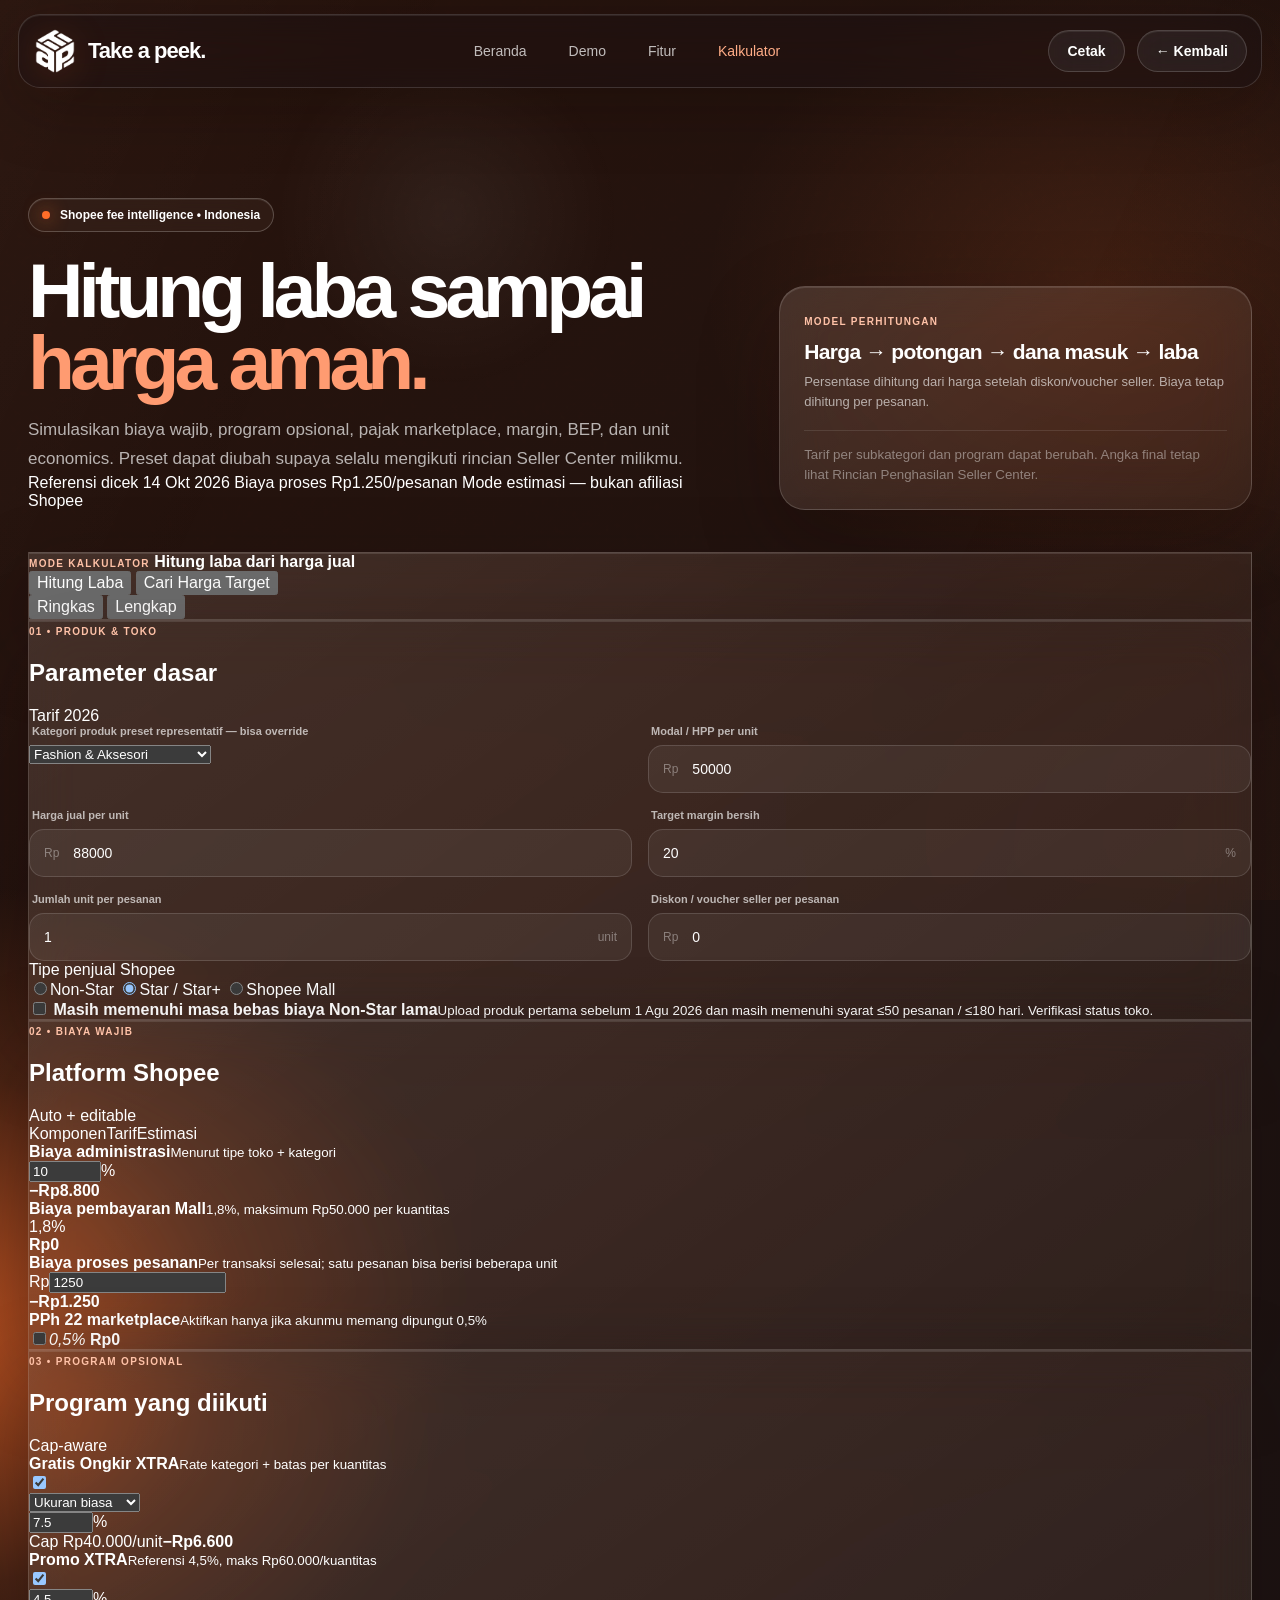
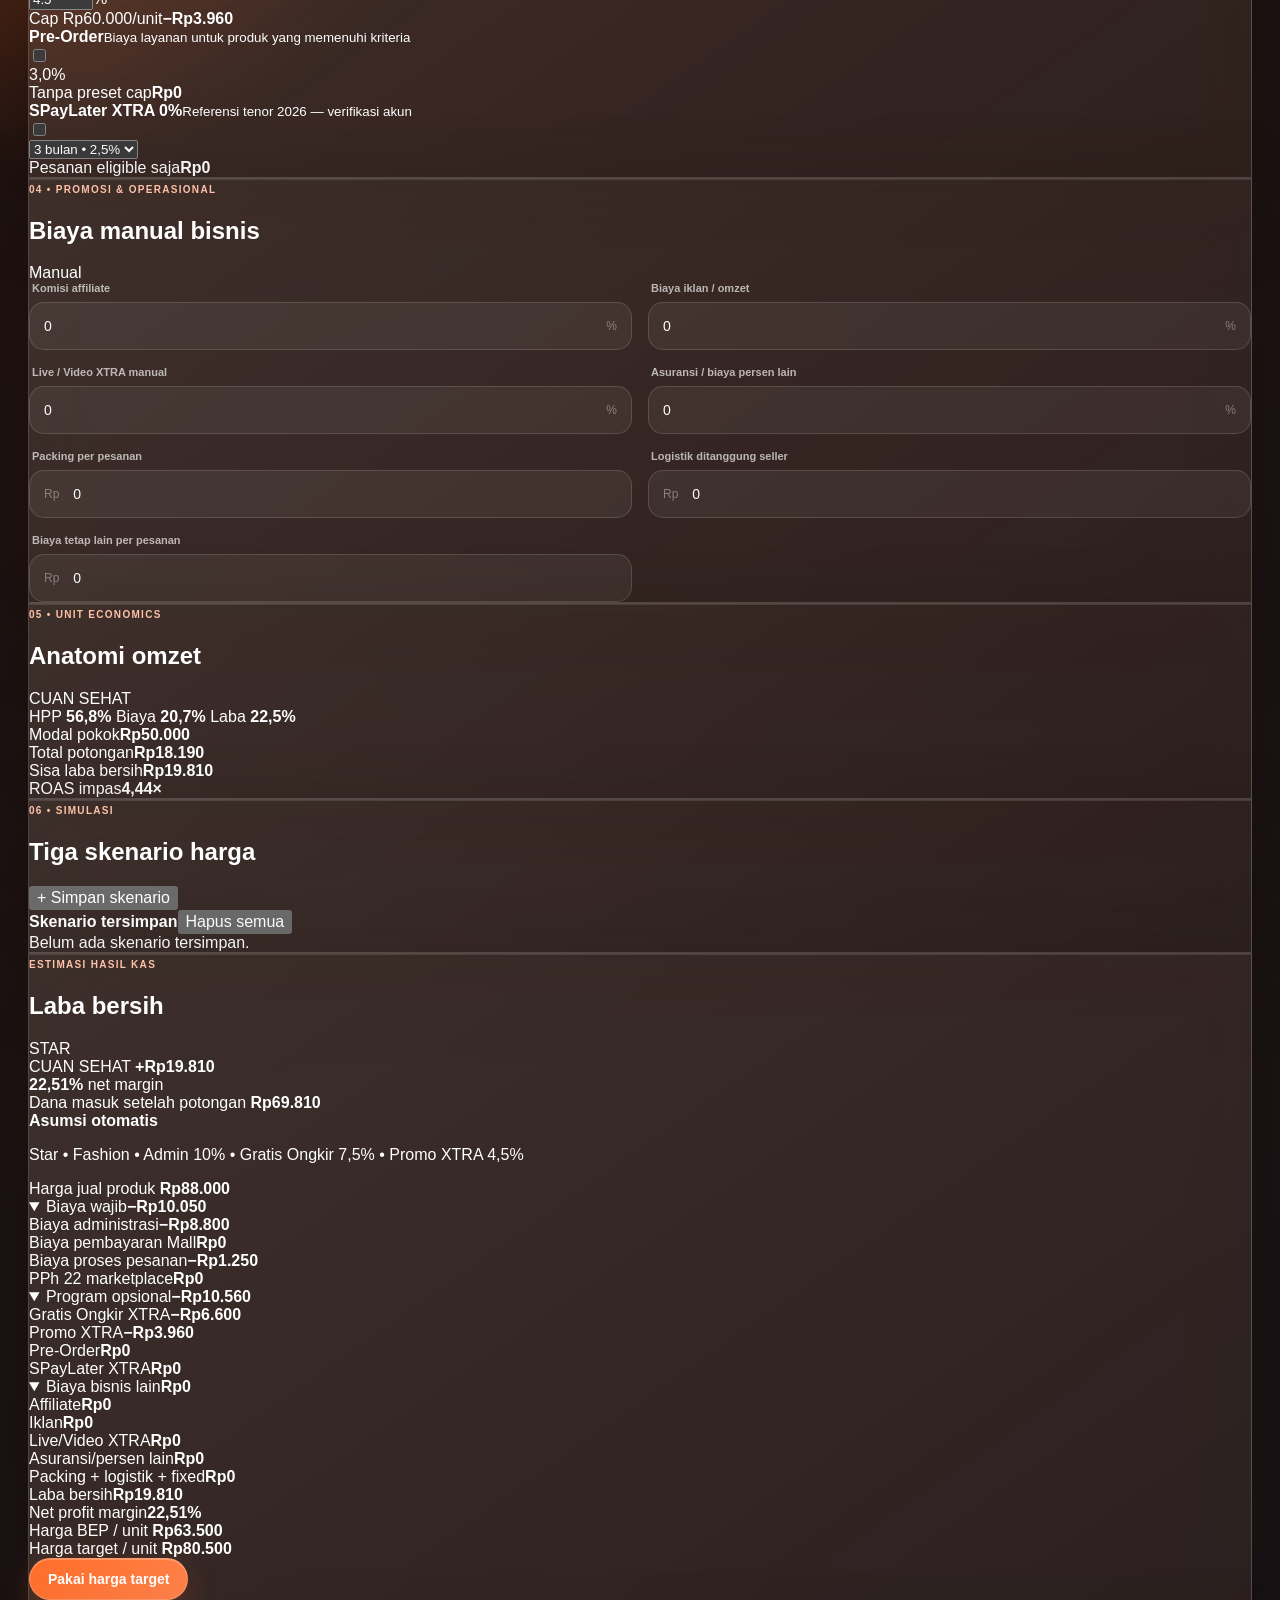
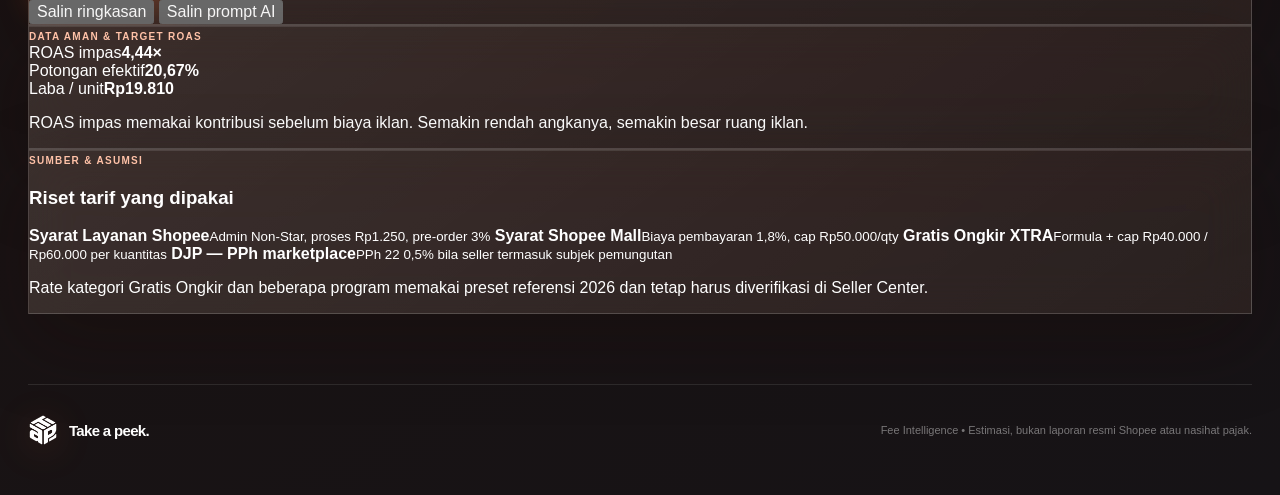
==== commit 678f023e: "Add files via upload" ====
--- a/calculator.html
+++ b/calculator.html
@@ -5,8 +5,8 @@
   <meta name="viewport" content="width=device-width,initial-scale=1">
   <meta name="theme-color" content="#161316">
   <meta name="color-scheme" content="dark">
-  <meta name="description" content="Kalkulator harga jual marketplace Take a peek.">
-  <title>Kalkulator Marketplace — Take a peek.</title>
+  <meta name="description" content="Take a peek. Fee Intelligence — kalkulator biaya, laba, BEP, dan harga target seller Shopee Indonesia.">
+  <title>Fee Intelligence — Take a peek.</title>
   <link rel="icon" href="./assets/favicon.png">
   <link rel="stylesheet" href="./assets/style.css">
   <link rel="stylesheet" href="./assets/calculator.css">
@@ -27,6 +27,7 @@
         <a class="nav-active" href="./calculator.html">Kalkulator</a>
       </nav>
       <div class="nav-actions">
+        <button class="btn btn-dark print-btn" id="printBtn" type="button">Cetak</button>
         <a class="btn btn-dark" href="./index.html">← Kembali</a>
       </div>
     </div>
@@ -35,114 +36,376 @@
   <main class="calc-main wrap">
     <section class="calc-hero">
       <div>
-        <div class="eyebrow"><span></span> Kalkulator marketplace</div>
-        <h1>Hitung harga jual<br><em>tanpa menebak.</em></h1>
-        <p>Masukkan modal, biaya, komisi, dan target margin. Take a peek. menghitung estimasi harga jual minimum agar target laba tetap tercapai.</p>
-      </div>
+        <div class="eyebrow"><span></span> Shopee fee intelligence • Indonesia</div>
+        <h1>Hitung laba sampai<br><em>harga aman.</em></h1>
+        <p>
+          Simulasikan biaya wajib, program opsional, pajak marketplace, margin, BEP,
+          dan unit economics. Preset dapat diubah supaya selalu mengikuti rincian Seller Center milikmu.
+        </p>
+        <div class="research-badges">
+          <span>Referensi dicek 14 Okt 2026</span>
+          <span>Biaya proses Rp1.250/pesanan</span>
+          <span>Mode estimasi — bukan afiliasi Shopee</span>
+        </div>
+      </div>
+
       <div class="glass-card calc-mini-info">
-        <span class="overline">RUMUS RINGKAS</span>
-        <strong>Harga jual minimum</strong>
-        <p>Memperhitungkan HPP, packing, biaya marketplace, pajak, voucher penjual, dan target margin.</p>
-        <small>Gunakan tarif aktual dari Seller Center sebelum menetapkan harga final.</small>
+        <span class="overline">MODEL PERHITUNGAN</span>
+        <strong>Harga → potongan → dana masuk → laba</strong>
+        <p>Persentase dihitung dari harga setelah diskon/voucher seller. Biaya tetap dihitung per pesanan.</p>
+        <small>Tarif per subkategori dan program dapat berubah. Angka final tetap lihat Rincian Penghasilan Seller Center.</small>
       </div>
     </section>
 
-    <section class="calculator-shell">
-      <div class="glass-card calculator-card">
-        <div class="calculator-card-head">
-          <div>
-            <span class="overline">INPUT PERHITUNGAN</span>
-            <h2>Simulasi satu produk</h2>
-          </div>
-          <button id="resetCalc" class="reset-btn" type="button">↻ Reset</button>
-        </div>
-
-        <div class="marketplace-block">
-          <label>Pilih marketplace</label>
-          <div class="market-tabs">
-            <button class="market-tab active" data-market="shopee" type="button">Shopee</button>
-            <button class="market-tab" data-market="tiktok" type="button">TikTok Shop</button>
-            <button class="market-tab" data-market="tokopedia" type="button">Tokopedia</button>
-          </div>
-          <p class="preset-note" id="presetNote">Preset biaya tetap Shopee Rp1.250 aktif. Tarif persentase tetap dapat diedit.</p>
-        </div>
-
-        <div class="calc-grid">
-          <div class="field"><label for="cost">Modal barang (Rp)</label><div class="input-wrap"><span>Rp</span><input id="cost" type="number" min="0" step="500" value="50000"></div></div>
-          <div class="field"><label for="packing">Packing (Rp)</label><div class="input-wrap"><span>Rp</span><input id="packing" type="number" min="0" step="500" value="2000"></div></div>
-          <div class="field"><label for="platformFee">Komisi platform (%)</label><div class="input-wrap"><input id="platformFee" type="number" min="0" max="100" step="0.1" value="9"><span>%</span></div></div>
-          <div class="field"><label for="dynamicFee">Komisi dinamis (%)</label><div class="input-wrap"><input id="dynamicFee" type="number" min="0" max="100" step="0.1" value="0"><span>%</span></div></div>
-          <div class="field"><label for="logistics">Biaya logistik (Rp)</label><div class="input-wrap"><span>Rp</span><input id="logistics" type="number" min="0" step="500" value="0"></div></div>
-          <div class="field"><label for="promoFee">Program ongkir/promo (%)</label><div class="input-wrap"><input id="promoFee" type="number" min="0" max="100" step="0.1" value="0"><span>%</span></div></div>
-          <div class="field"><label for="affiliateFee">Komisi affiliate (%)</label><div class="input-wrap"><input id="affiliateFee" type="number" min="0" max="100" step="0.1" value="0"><span>%</span></div></div>
-          <div class="field"><label for="adsFee">Biaya iklan (%)</label><div class="input-wrap"><input id="adsFee" type="number" min="0" max="100" step="0.1" value="0"><span>%</span></div></div>
-          <div class="field"><label for="targetMargin">Target margin bersih (%)</label><div class="input-wrap"><input id="targetMargin" type="number" min="0" max="95" step="0.5" value="20"><span>%</span></div></div>
-          <div class="field"><label for="sellerVoucher">Voucher seller tetap (Rp)</label><div class="input-wrap"><span>Rp</span><input id="sellerVoucher" type="number" min="0" step="500" value="0"></div></div>
-        </div>
-
-        <label class="tax-row">
-          <input id="pph22" type="checkbox" checked>
-          <span class="check-ui"></span>
-          <span>Masukkan pemungutan PPh 22 sebesar 0,5%</span>
-        </label>
-
-        <div class="result-section">
-          <div class="result-hero">
+    <section class="mode-strip glass-card">
+      <div>
+        <span class="overline">MODE KALKULATOR</span>
+        <strong id="modeDescription">Hitung laba dari harga jual</strong>
+      </div>
+      <div class="segmented">
+        <button class="segment active" data-calc-mode="profit" type="button">Hitung Laba</button>
+        <button class="segment" data-calc-mode="target" type="button">Cari Harga Target</button>
+      </div>
+      <div class="segmented compact">
+        <button class="segment active" data-ui-mode="simple" type="button">Ringkas</button>
+        <button class="segment" data-ui-mode="complete" type="button">Lengkap</button>
+      </div>
+    </section>
+
+    <section class="calculator-layout">
+      <div class="calculator-left">
+
+        <section class="glass-card calc-section">
+          <div class="section-title">
+            <div><span class="section-dot orange"></span><div><span class="overline">01 • PRODUK & TOKO</span><h2>Parameter dasar</h2></div></div>
+            <span class="source-chip">Tarif 2026</span>
+          </div>
+
+          <div class="calc-grid">
+            <div class="field span-2">
+              <label for="category">Kategori produk <span class="muted-inline">preset representatif — bisa override</span></label>
+              <select id="category">
+                <option value="fashion">Fashion & Aksesori</option>
+                <option value="beauty">Kecantikan & Perawatan</option>
+                <option value="food">Makanan & Minuman</option>
+                <option value="home">Rumah Tangga & Dapur</option>
+                <option value="electronics">Elektronik & Gadget</option>
+                <option value="highend">HP / Elektronik High-end</option>
+                <option value="supplement">Suplemen & Susu Formula</option>
+                <option value="jewelry">Logam Mulia & Perhiasan</option>
+                <option value="streaming">Digital — Streaming</option>
+                <option value="gaming">Digital — Gaming</option>
+                <option value="telco">Digital — Pulsa & Data</option>
+                <option value="emoney">Digital — E-Money</option>
+                <option value="manual">Manual / kategori lain</option>
+              </select>
+            </div>
+
+            <div class="field">
+              <label for="hpp">Modal / HPP per unit</label>
+              <div class="input-wrap"><span>Rp</span><input id="hpp" type="number" min="0" step="500" value="50000"></div>
+            </div>
+
+            <div class="field profit-only">
+              <label for="salePrice">Harga jual per unit</label>
+              <div class="input-wrap"><span>Rp</span><input id="salePrice" type="number" min="0" step="500" value="88000"></div>
+            </div>
+
+            <div class="field target-only hidden">
+              <label for="targetMargin">Target margin bersih</label>
+              <div class="input-wrap"><input id="targetMargin" type="number" min="0" max="90" step="0.5" value="20"><span>%</span></div>
+            </div>
+
+            <div class="field">
+              <label for="qty">Jumlah unit per pesanan</label>
+              <div class="input-wrap"><input id="qty" type="number" min="1" max="100" step="1" value="1"><span>unit</span></div>
+            </div>
+
+            <div class="field">
+              <label for="sellerVoucher">Diskon / voucher seller per pesanan</label>
+              <div class="input-wrap"><span>Rp</span><input id="sellerVoucher" type="number" min="0" step="500" value="0"></div>
+            </div>
+          </div>
+
+          <div class="seller-type">
+            <div class="field-label">Tipe penjual Shopee</div>
+            <div class="seller-options">
+              <label><input type="radio" name="sellerType" value="nonstar"><span>Non-Star</span></label>
+              <label><input type="radio" name="sellerType" value="star" checked><span>Star / Star+</span></label>
+              <label><input type="radio" name="sellerType" value="mall"><span>Shopee Mall</span></label>
+            </div>
+          </div>
+
+          <label class="switch-row nonstar-exemption hidden" id="exemptionRow">
+            <input id="newSellerExempt" type="checkbox">
+            <span class="switch-ui"></span>
+            <span><b>Masih memenuhi masa bebas biaya Non-Star lama</b><small>Upload produk pertama sebelum 1 Agu 2026 dan masih memenuhi syarat ≤50 pesanan / ≤180 hari. Verifikasi status toko.</small></span>
+          </label>
+        </section>
+
+        <section class="glass-card calc-section">
+          <div class="section-title">
+            <div><span class="section-dot purple"></span><div><span class="overline">02 • BIAYA WAJIB</span><h2>Platform Shopee</h2></div></div>
+            <span class="source-chip">Auto + editable</span>
+          </div>
+
+          <div class="fee-table">
+            <div class="fee-head"><span>Komponen</span><span>Tarif</span><span>Estimasi</span></div>
+
+            <div class="fee-row">
+              <div><b>Biaya administrasi</b><small>Menurut tipe toko + kategori</small></div>
+              <div class="inline-input"><input id="adminRate" type="number" min="0" max="30" step="0.01" value="10"><span>%</span></div>
+              <strong id="adminCost">−Rp8.800</strong>
+            </div>
+
+            <div class="fee-row mall-payment hidden" id="mallPaymentRow">
+              <div><b>Biaya pembayaran Mall</b><small>1,8%, maksimum Rp50.000 per kuantitas</small></div>
+              <div class="inline-static">1,8%</div>
+              <strong id="mallPaymentCost">Rp0</strong>
+            </div>
+
+            <div class="fee-row">
+              <div><b>Biaya proses pesanan</b><small>Per transaksi selesai; satu pesanan bisa berisi beberapa unit</small></div>
+              <div class="inline-input money"><span>Rp</span><input id="processFee" type="number" min="0" step="250" value="1250"></div>
+              <strong id="processCost">−Rp1.250</strong>
+            </div>
+
+            <div class="fee-row">
+              <div><b>PPh 22 marketplace</b><small>Aktifkan hanya jika akunmu memang dipungut 0,5%</small></div>
+              <label class="micro-switch"><input id="pph22" type="checkbox"><span></span><em>0,5%</em></label>
+              <strong id="pphCost">Rp0</strong>
+            </div>
+          </div>
+        </section>
+
+        <section class="glass-card calc-section">
+          <div class="section-title">
+            <div><span class="section-dot blue"></span><div><span class="overline">03 • PROGRAM OPSIONAL</span><h2>Program yang diikuti</h2></div></div>
+            <span class="source-chip">Cap-aware</span>
+          </div>
+
+          <div class="program-grid">
+            <article class="program-card">
+              <div class="program-top">
+                <div><b>Gratis Ongkir XTRA</b><small>Rate kategori + batas per kuantitas</small></div>
+                <label class="micro-switch"><input id="freeShipOn" type="checkbox" checked><span></span></label>
+              </div>
+              <div class="program-controls">
+                <select id="productSize"><option value="normal">Ukuran biasa</option><option value="special">Ukuran khusus</option></select>
+                <div class="inline-input"><input id="freeShipRate" type="number" min="0" max="30" step="0.1" value="7.5"><span>%</span></div>
+              </div>
+              <div class="program-foot"><span id="freeShipCapLabel">Cap Rp40.000/unit</span><strong id="freeShipCost">−Rp6.600</strong></div>
+            </article>
+
+            <article class="program-card">
+              <div class="program-top">
+                <div><b>Promo XTRA</b><small>Referensi 4,5%, maks Rp60.000/kuantitas</small></div>
+                <label class="micro-switch"><input id="promoOn" type="checkbox" checked><span></span></label>
+              </div>
+              <div class="program-controls single">
+                <div class="inline-input"><input id="promoRate" type="number" min="0" max="30" step="0.1" value="4.5"><span>%</span></div>
+              </div>
+              <div class="program-foot"><span>Cap Rp60.000/unit</span><strong id="promoCost">−Rp3.960</strong></div>
+            </article>
+
+            <article class="program-card">
+              <div class="program-top">
+                <div><b>Pre-Order</b><small>Biaya layanan untuk produk yang memenuhi kriteria</small></div>
+                <label class="micro-switch"><input id="preorderOn" type="checkbox"><span></span></label>
+              </div>
+              <div class="program-controls single"><div class="inline-static">3,0%</div></div>
+              <div class="program-foot"><span>Tanpa preset cap</span><strong id="preorderCost">Rp0</strong></div>
+            </article>
+
+            <article class="program-card advanced-section">
+              <div class="program-top">
+                <div><b>SPayLater XTRA 0%</b><small>Referensi tenor 2026 — verifikasi akun</small></div>
+                <label class="micro-switch"><input id="spayOn" type="checkbox"><span></span></label>
+              </div>
+              <div class="program-controls">
+                <select id="spayTenor"><option value="2.5">3 bulan • 2,5%</option><option value="4">6 bulan • 4,0%</option></select>
+              </div>
+              <div class="program-foot"><span>Pesanan eligible saja</span><strong id="spayCost">Rp0</strong></div>
+            </article>
+          </div>
+        </section>
+
+        <section class="glass-card calc-section advanced-section">
+          <div class="section-title">
+            <div><span class="section-dot yellow"></span><div><span class="overline">04 • PROMOSI & OPERASIONAL</span><h2>Biaya manual bisnis</h2></div></div>
+            <span class="source-chip">Manual</span>
+          </div>
+
+          <div class="calc-grid">
+            <div class="field"><label for="affiliateRate">Komisi affiliate</label><div class="input-wrap"><input id="affiliateRate" type="number" min="0" max="50" step="0.1" value="0"><span>%</span></div></div>
+            <div class="field"><label for="adsRate">Biaya iklan / omzet</label><div class="input-wrap"><input id="adsRate" type="number" min="0" max="90" step="0.1" value="0"><span>%</span></div></div>
+            <div class="field"><label for="liveRate">Live / Video XTRA manual</label><div class="input-wrap"><input id="liveRate" type="number" min="0" max="30" step="0.1" value="0"><span>%</span></div></div>
+            <div class="field"><label for="insuranceRate">Asuransi / biaya persen lain</label><div class="input-wrap"><input id="insuranceRate" type="number" min="0" max="30" step="0.1" value="0"><span>%</span></div></div>
+            <div class="field"><label for="packing">Packing per pesanan</label><div class="input-wrap"><span>Rp</span><input id="packing" type="number" min="0" step="500" value="0"></div></div>
+            <div class="field"><label for="logistics">Logistik ditanggung seller</label><div class="input-wrap"><span>Rp</span><input id="logistics" type="number" min="0" step="500" value="0"></div></div>
+            <div class="field span-2"><label for="otherFixed">Biaya tetap lain per pesanan</label><div class="input-wrap"><span>Rp</span><input id="otherFixed" type="number" min="0" step="500" value="0"></div></div>
+          </div>
+        </section>
+
+        <section class="glass-card calc-section economics-section">
+          <div class="section-title">
+            <div><span class="section-dot green"></span><div><span class="overline">05 • UNIT ECONOMICS</span><h2>Anatomi omzet</h2></div></div>
+            <span class="health-pill" id="healthPill">CUAN SEHAT</span>
+          </div>
+
+          <div class="economics-body">
+            <div class="allocation">
+              <div class="allocation-bar" aria-label="Alokasi omzet">
+                <span class="alloc-hpp" id="barHpp"></span>
+                <span class="alloc-fee" id="barFee"></span>
+                <span class="alloc-profit" id="barProfit"></span>
+              </div>
+              <div class="legend">
+                <span><i class="dot hpp"></i>HPP <b id="hppShare">56,8%</b></span>
+                <span><i class="dot fee"></i>Biaya <b id="feeShare">20,7%</b></span>
+                <span><i class="dot profit"></i>Laba <b id="profitShare">22,5%</b></span>
+              </div>
+            </div>
+
+            <div class="economics-cards">
+              <div><span>Modal pokok</span><strong id="econHpp">Rp50.000</strong></div>
+              <div><span>Total potongan</span><strong id="econFees">Rp18.190</strong></div>
+              <div><span>Sisa laba bersih</span><strong id="econProfit">Rp19.810</strong></div>
+              <div><span>ROAS impas</span><strong id="breakEvenRoas">4,44×</strong></div>
+            </div>
+          </div>
+        </section>
+
+        <section class="glass-card calc-section advanced-section">
+          <div class="section-title">
+            <div><span class="section-dot cyan"></span><div><span class="overline">06 • SIMULASI</span><h2>Tiga skenario harga</h2></div></div>
+            <button id="saveScenario" class="ghost-action" type="button">+ Simpan skenario</button>
+          </div>
+          <div class="scenario-grid" id="scenarioGrid"></div>
+          <div class="saved-scenarios" id="savedScenarios">
+            <div class="saved-head"><b>Skenario tersimpan</b><button id="clearScenarios" type="button">Hapus semua</button></div>
+            <div id="savedScenarioList" class="saved-list"><span class="empty-state">Belum ada skenario tersimpan.</span></div>
+          </div>
+        </section>
+      </div>
+
+      <aside class="calculator-right">
+        <section class="glass-card result-card">
+          <div class="result-top">
             <div>
-              <span class="result-label">HARGA JUAL MINIMAL YANG DIPASANG</span>
-              <strong id="minPrice">Rp75.600</strong>
-              <p>Sudah memperhitungkan voucher penjual, biaya tetap, dan target margin.</p>
-            </div>
-            <div class="result-badge" id="marketBadge">SHOPEE</div>
-          </div>
-
-          <div class="summary-grid">
-            <div><span>Total tarif potongan</span><strong id="totalRate">9,5%</strong></div>
-            <div><span>Laba estimasi</span><strong id="profitEstimate">Rp15.168</strong></div>
-            <div><span>Margin aktual</span><strong id="actualMargin">20,1%</strong></div>
-          </div>
-
-          <div class="breakdown">
-            <div><span>Harga transaksi setelah voucher</span><strong id="transactionPrice">Rp75.600</strong></div>
-            <div><span>Potongan marketplace dan pajak</span><strong id="marketDeductions">−Rp8.432</strong></div>
-            <div><span>Estimasi dana masuk</span><strong id="netReceived">Rp67.168</strong></div>
-            <div><span>HPP + packing + logistik</span><strong id="totalCost">−Rp52.000</strong></div>
-            <div class="profit-row"><span>Laba</span><strong id="profit">Rp15.168</strong></div>
-          </div>
-
-          <div class="copy-row">
-            <button id="copyResult" class="copy-btn" type="button">▢ Salin hasil perhitungan</button>
+              <span class="overline">ESTIMASI HASIL KAS</span>
+              <h2 id="resultTitle">Laba bersih</h2>
+            </div>
+            <span class="seller-badge" id="sellerBadge">STAR</span>
+          </div>
+
+          <div class="big-result" id="bigResult">
+            <span id="healthLabel">CUAN SEHAT</span>
+            <strong id="profitMain">+Rp19.810</strong>
+            <div><b id="marginMain">22,51%</b> net margin</div>
+          </div>
+
+          <div class="cash-note">
+            <span>Dana masuk setelah potongan</span>
+            <strong id="netReceived">Rp69.810</strong>
+          </div>
+
+          <div class="assumptions">
+            <b>Asumsi otomatis</b>
+            <p id="assumptionText">Star • Fashion • Admin 10% • Gratis Ongkir 7,5% • Promo XTRA 4,5%</p>
+          </div>
+
+          <div class="result-price">
+            <span>Harga jual produk</span>
+            <strong id="grossRevenue">Rp88.000</strong>
+          </div>
+
+          <details open>
+            <summary><span>Biaya wajib</span><strong id="mandatorySubtotal">−Rp10.050</strong></summary>
+            <div class="detail-lines">
+              <div><span>Biaya administrasi</span><b id="dAdmin">−Rp8.800</b></div>
+              <div id="dMallLine" class="hidden"><span>Biaya pembayaran Mall</span><b id="dMall">Rp0</b></div>
+              <div><span>Biaya proses pesanan</span><b id="dProcess">−Rp1.250</b></div>
+              <div><span>PPh 22 marketplace</span><b id="dPph">Rp0</b></div>
+            </div>
+          </details>
+
+          <details open>
+            <summary><span>Program opsional</span><strong id="optionalSubtotal">−Rp10.560</strong></summary>
+            <div class="detail-lines">
+              <div><span>Gratis Ongkir XTRA</span><b id="dFree">−Rp6.600</b></div>
+              <div><span>Promo XTRA</span><b id="dPromo">−Rp3.960</b></div>
+              <div><span>Pre-Order</span><b id="dPre">Rp0</b></div>
+              <div><span>SPayLater XTRA</span><b id="dSpay">Rp0</b></div>
+            </div>
+          </details>
+
+          <details class="advanced-section" open>
+            <summary><span>Biaya bisnis lain</span><strong id="otherSubtotal">Rp0</strong></summary>
+            <div class="detail-lines">
+              <div><span>Affiliate</span><b id="dAffiliate">Rp0</b></div>
+              <div><span>Iklan</span><b id="dAds">Rp0</b></div>
+              <div><span>Live/Video XTRA</span><b id="dLive">Rp0</b></div>
+              <div><span>Asuransi/persen lain</span><b id="dInsurance">Rp0</b></div>
+              <div><span>Packing + logistik + fixed</span><b id="dFixed">Rp0</b></div>
+            </div>
+          </details>
+
+          <div class="result-metrics">
+            <div><span>Laba bersih</span><strong id="profitMetric">Rp19.810</strong></div>
+            <div><span>Net profit margin</span><strong id="marginMetric">22,51%</strong></div>
+          </div>
+
+          <div class="bep-box">
+            <div>
+              <span>Harga BEP / unit</span>
+              <strong id="bepPrice">Rp63.500</strong>
+            </div>
+            <div>
+              <span>Harga target / unit</span>
+              <strong id="targetPrice">Rp80.500</strong>
+            </div>
+          </div>
+
+          <div class="target-actions target-only hidden">
+            <button id="useTargetPrice" class="btn btn-light full" type="button">Pakai harga target</button>
+          </div>
+
+          <div class="copy-actions">
+            <button id="copySummary" type="button">Salin ringkasan</button>
+            <button id="copyAiPrompt" type="button">Salin prompt AI</button>
             <span id="copyStatus" aria-live="polite"></span>
           </div>
-
-          <p class="fine-print" id="fixedFeeNote">Kalkulator estimasi satu produk per pesanan. Biaya tetap Rp1.250 otomatis dimasukkan untuk preset Shopee. Belum memodelkan plafon komisi, PPN keluaran untuk PKP, biaya retur, penalti, atau syarat khusus promo. Gunakan tarif aktual di Seller Center sebelum menetapkan harga final.</p>
-        </div>
-      </div>
-
-      <aside class="calc-sidebar">
-        <div class="glass-card sidebar-card">
-          <span class="overline">RINGKASAN</span>
-          <h3>Apa yang dihitung?</h3>
-          <ul>
-            <li><span>01</span><p>Modal barang, packing, dan logistik.</p></li>
-            <li><span>02</span><p>Komisi platform, affiliate, promo, iklan, dan pajak.</p></li>
-            <li><span>03</span><p>Biaya tetap marketplace berdasarkan preset.</p></li>
-            <li><span>04</span><p>Harga minimum untuk mengejar target margin.</p></li>
-          </ul>
-        </div>
-
-        <div class="glass-card sidebar-card accent-card">
-          <span class="overline">CATATAN</span>
-          <h3>Tarif marketplace dapat berubah.</h3>
-          <p>Preset adalah titik awal. Sesuaikan angka dengan kategori, program, dan akun Seller Center milikmu.</p>
-        </div>
+        </section>
+
+        <section class="glass-card side-card safety-card">
+          <span class="overline">DATA AMAN & TARGET ROAS</span>
+          <div class="mini-metrics">
+            <div><span>ROAS impas</span><strong id="sideRoas">4,44×</strong></div>
+            <div><span>Potongan efektif</span><strong id="effectiveCut">20,67%</strong></div>
+            <div><span>Laba / unit</span><strong id="profitPerUnit">Rp19.810</strong></div>
+          </div>
+          <p>ROAS impas memakai kontribusi sebelum biaya iklan. Semakin rendah angkanya, semakin besar ruang iklan.</p>
+        </section>
+
+        <section class="glass-card side-card advanced-section">
+          <span class="overline">SUMBER & ASUMSI</span>
+          <h3>Riset tarif yang dipakai</h3>
+          <div class="source-list">
+            <a href="https://help.shopee.co.id/portal/4/article/71187" target="_blank" rel="noopener"><b>Syarat Layanan Shopee</b><small>Admin Non-Star, proses Rp1.250, pre-order 3%</small></a>
+            <a href="https://help.shopee.co.id/portal/4/article/71190-Persyaratan-Layanan-Shopee-Mall" target="_blank" rel="noopener"><b>Syarat Shopee Mall</b><small>Biaya pembayaran 1,8%, cap Rp50.000/qty</small></a>
+            <a href="https://help.shopee.co.id/portal/4/article/71196-Syarat-dan-Ketentuan-Program-Gratis-Ongkir-XTRA" target="_blank" rel="noopener"><b>Gratis Ongkir XTRA</b><small>Formula + cap Rp40.000 / Rp60.000 per kuantitas</small></a>
+            <a href="https://www.pajak.go.id/marketplace" target="_blank" rel="noopener"><b>DJP — PPh marketplace</b><small>PPh 22 0,5% bila seller termasuk subjek pemungutan</small></a>
+          </div>
+          <p class="source-warning">Rate kategori Gratis Ongkir dan beberapa program memakai preset referensi 2026 dan tetap harus diverifikasi di Seller Center.</p>
+        </section>
       </aside>
     </section>
   </main>
 
   <footer class="wrap footer calc-footer">
     <div class="brand footer-brand"><img src="./assets/logo.png" alt=""><span>Take a peek.</span></div>
-    <span>Kalkulator marketplace • Estimasi, bukan laporan keuangan.</span>
+    <span>Fee Intelligence • Estimasi, bukan laporan resmi Shopee atau nasihat pajak.</span>
   </footer>
 
   <script src="./assets/calculator.js"></script>
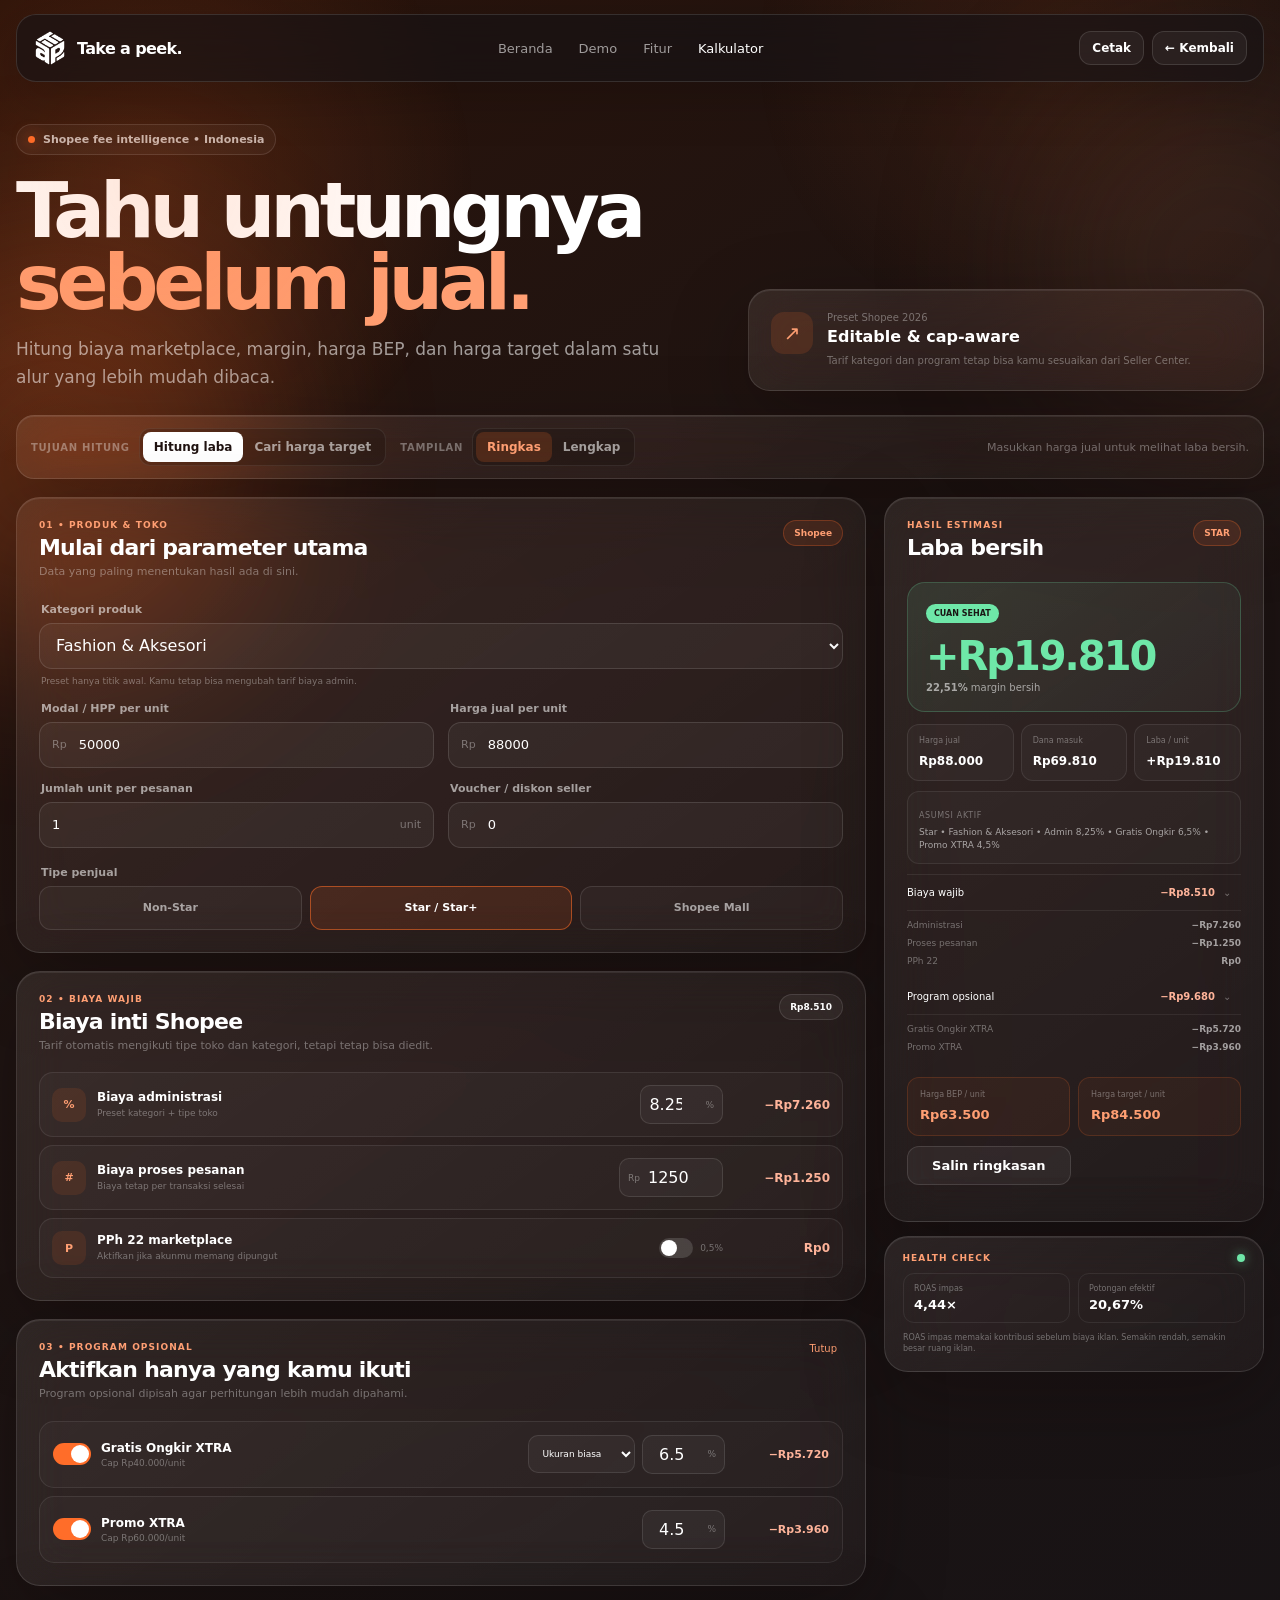
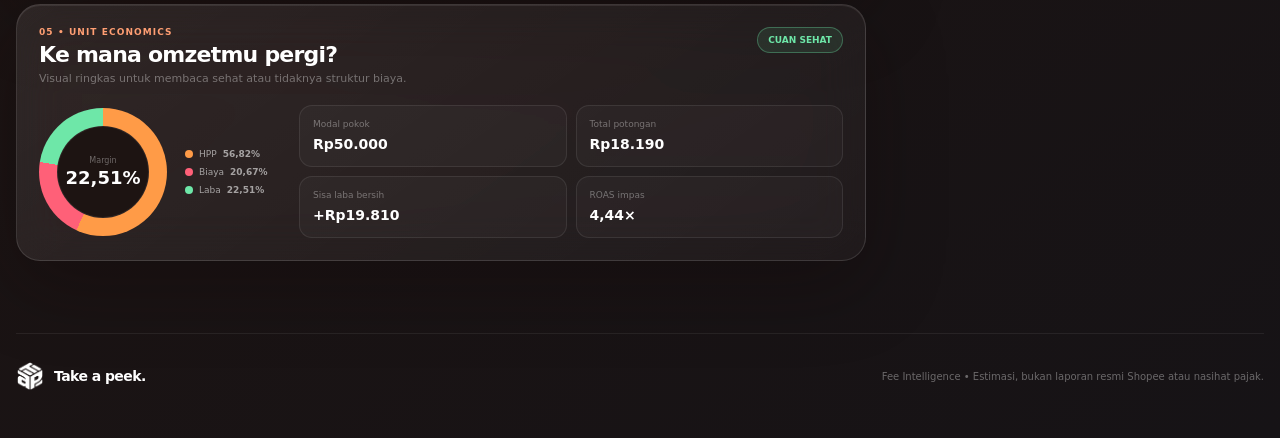
==== commit df90233a: "Add files via upload" ====
--- a/calculator.html
+++ b/calculator.html
@@ -5,85 +5,90 @@
   <meta name="viewport" content="width=device-width,initial-scale=1">
   <meta name="theme-color" content="#161316">
   <meta name="color-scheme" content="dark">
-  <meta name="description" content="Take a peek. Fee Intelligence — kalkulator biaya, laba, BEP, dan harga target seller Shopee Indonesia.">
-  <title>Fee Intelligence — Take a peek.</title>
+  <meta name="description" content="Take a peek. Fee Intelligence — kalkulator biaya, laba, BEP, dan harga target Shopee Indonesia.">
+  <title>Kalkulator Marketplace — Take a peek.</title>
   <link rel="icon" href="./assets/favicon.png">
-  <link rel="stylesheet" href="./assets/style.css">
   <link rel="stylesheet" href="./assets/calculator.css">
 </head>
-<body class="calculator-page">
-  <div class="noise"></div>
-
-  <header class="header calc-header">
-    <div class="wrap nav">
-      <a class="brand" href="./index.html">
-        <img src="./assets/logo.png" alt="Logo Take a peek.">
+<body>
+  <div class="ambient ambient-a"></div>
+  <div class="ambient ambient-b"></div>
+
+  <header class="site-header">
+    <div class="nav-shell container">
+      <a class="brand" href="./index.html" aria-label="Take a peek. beranda">
+        <img src="./assets/logo.png" alt="">
         <span>Take a peek.</span>
       </a>
-      <nav class="nav-links">
+
+      <nav class="nav-links" aria-label="Navigasi utama">
         <a href="./index.html">Beranda</a>
         <a href="./index.html#demo">Demo</a>
         <a href="./index.html#fitur">Fitur</a>
-        <a class="nav-active" href="./calculator.html">Kalkulator</a>
+        <a class="active" href="./calculator.html">Kalkulator</a>
       </nav>
+
       <div class="nav-actions">
-        <button class="btn btn-dark print-btn" id="printBtn" type="button">Cetak</button>
-        <a class="btn btn-dark" href="./index.html">← Kembali</a>
+        <button class="btn ghost small" type="button" id="printBtn">Cetak</button>
+        <a class="btn ghost small" href="./index.html">← Kembali</a>
       </div>
     </div>
   </header>
 
-  <main class="calc-main wrap">
-    <section class="calc-hero">
-      <div>
+  <main class="container page">
+    <section class="hero">
+      <div class="hero-copy">
         <div class="eyebrow"><span></span> Shopee fee intelligence • Indonesia</div>
-        <h1>Hitung laba sampai<br><em>harga aman.</em></h1>
-        <p>
-          Simulasikan biaya wajib, program opsional, pajak marketplace, margin, BEP,
-          dan unit economics. Preset dapat diubah supaya selalu mengikuti rincian Seller Center milikmu.
-        </p>
-        <div class="research-badges">
-          <span>Referensi dicek 14 Okt 2026</span>
-          <span>Biaya proses Rp1.250/pesanan</span>
-          <span>Mode estimasi — bukan afiliasi Shopee</span>
+        <h1>Tahu untungnya<br><em>sebelum jual.</em></h1>
+        <p>Hitung biaya marketplace, margin, harga BEP, dan harga target dalam satu alur yang lebih mudah dibaca.</p>
+      </div>
+
+      <div class="hero-meta glass">
+        <div class="meta-icon">↗</div>
+        <div>
+          <span>Preset Shopee 2026</span>
+          <strong>Editable & cap-aware</strong>
+          <small>Tarif kategori dan program tetap bisa kamu sesuaikan dari Seller Center.</small>
         </div>
       </div>
-
-      <div class="glass-card calc-mini-info">
-        <span class="overline">MODEL PERHITUNGAN</span>
-        <strong>Harga → potongan → dana masuk → laba</strong>
-        <p>Persentase dihitung dari harga setelah diskon/voucher seller. Biaya tetap dihitung per pesanan.</p>
-        <small>Tarif per subkategori dan program dapat berubah. Angka final tetap lihat Rincian Penghasilan Seller Center.</small>
-      </div>
     </section>
 
-    <section class="mode-strip glass-card">
-      <div>
-        <span class="overline">MODE KALKULATOR</span>
-        <strong id="modeDescription">Hitung laba dari harga jual</strong>
-      </div>
-      <div class="segmented">
-        <button class="segment active" data-calc-mode="profit" type="button">Hitung Laba</button>
-        <button class="segment" data-calc-mode="target" type="button">Cari Harga Target</button>
-      </div>
-      <div class="segmented compact">
-        <button class="segment active" data-ui-mode="simple" type="button">Ringkas</button>
-        <button class="segment" data-ui-mode="complete" type="button">Lengkap</button>
-      </div>
+    <section class="toolbar glass">
+      <div class="toolbar-group">
+        <span class="toolbar-label">Tujuan hitung</span>
+        <div class="segmented">
+          <button type="button" class="segment active" data-calc-mode="profit">Hitung laba</button>
+          <button type="button" class="segment" data-calc-mode="target">Cari harga target</button>
+        </div>
+      </div>
+
+      <div class="toolbar-group">
+        <span class="toolbar-label">Tampilan</span>
+        <div class="segmented compact">
+          <button type="button" class="segment active" data-ui-mode="simple">Ringkas</button>
+          <button type="button" class="segment" data-ui-mode="complete">Lengkap</button>
+        </div>
+      </div>
+
+      <div class="toolbar-note" id="modeDescription">Masukkan harga jual untuk melihat laba bersih.</div>
     </section>
 
-    <section class="calculator-layout">
-      <div class="calculator-left">
-
-        <section class="glass-card calc-section">
-          <div class="section-title">
-            <div><span class="section-dot orange"></span><div><span class="overline">01 • PRODUK & TOKO</span><h2>Parameter dasar</h2></div></div>
-            <span class="source-chip">Tarif 2026</span>
-          </div>
-
-          <div class="calc-grid">
+    <section class="workspace">
+      <div class="form-column">
+
+        <section class="panel glass">
+          <div class="panel-heading">
+            <div>
+              <span class="section-kicker">01 • Produk & toko</span>
+              <h2>Mulai dari parameter utama</h2>
+              <p>Data yang paling menentukan hasil ada di sini.</p>
+            </div>
+            <span class="status-chip">Shopee</span>
+          </div>
+
+          <div class="field-grid">
             <div class="field span-2">
-              <label for="category">Kategori produk <span class="muted-inline">preset representatif — bisa override</span></label>
+              <label for="category">Kategori produk</label>
               <select id="category">
                 <option value="fashion">Fashion & Aksesori</option>
                 <option value="beauty">Kecantikan & Perawatan</option>
@@ -93,42 +98,39 @@
                 <option value="highend">HP / Elektronik High-end</option>
                 <option value="supplement">Suplemen & Susu Formula</option>
                 <option value="jewelry">Logam Mulia & Perhiasan</option>
-                <option value="streaming">Digital — Streaming</option>
-                <option value="gaming">Digital — Gaming</option>
-                <option value="telco">Digital — Pulsa & Data</option>
-                <option value="emoney">Digital — E-Money</option>
-                <option value="manual">Manual / kategori lain</option>
+                <option value="manual">Kategori lain / manual</option>
               </select>
+              <small>Preset hanya titik awal. Kamu tetap bisa mengubah tarif biaya admin.</small>
             </div>
 
             <div class="field">
               <label for="hpp">Modal / HPP per unit</label>
-              <div class="input-wrap"><span>Rp</span><input id="hpp" type="number" min="0" step="500" value="50000"></div>
+              <div class="input-shell"><span>Rp</span><input id="hpp" type="number" min="0" step="500" value="50000"></div>
             </div>
 
             <div class="field profit-only">
               <label for="salePrice">Harga jual per unit</label>
-              <div class="input-wrap"><span>Rp</span><input id="salePrice" type="number" min="0" step="500" value="88000"></div>
+              <div class="input-shell"><span>Rp</span><input id="salePrice" type="number" min="0" step="500" value="88000"></div>
             </div>
 
             <div class="field target-only hidden">
               <label for="targetMargin">Target margin bersih</label>
-              <div class="input-wrap"><input id="targetMargin" type="number" min="0" max="90" step="0.5" value="20"><span>%</span></div>
+              <div class="input-shell"><input id="targetMargin" type="number" min="0" max="90" step="0.5" value="20"><span>%</span></div>
             </div>
 
             <div class="field">
               <label for="qty">Jumlah unit per pesanan</label>
-              <div class="input-wrap"><input id="qty" type="number" min="1" max="100" step="1" value="1"><span>unit</span></div>
+              <div class="input-shell"><input id="qty" type="number" min="1" max="100" step="1" value="1"><span>unit</span></div>
             </div>
 
             <div class="field">
-              <label for="sellerVoucher">Diskon / voucher seller per pesanan</label>
-              <div class="input-wrap"><span>Rp</span><input id="sellerVoucher" type="number" min="0" step="500" value="0"></div>
-            </div>
-          </div>
-
-          <div class="seller-type">
-            <div class="field-label">Tipe penjual Shopee</div>
+              <label for="sellerVoucher">Voucher / diskon seller</label>
+              <div class="input-shell"><span>Rp</span><input id="sellerVoucher" type="number" min="0" step="500" value="0"></div>
+            </div>
+          </div>
+
+          <div class="seller-block">
+            <label class="block-label">Tipe penjual</label>
             <div class="seller-options">
               <label><input type="radio" name="sellerType" value="nonstar"><span>Non-Star</span></label>
               <label><input type="radio" name="sellerType" value="star" checked><span>Star / Star+</span></label>
@@ -136,138 +138,149 @@
             </div>
           </div>
 
-          <label class="switch-row nonstar-exemption hidden" id="exemptionRow">
+          <label class="switch-card hidden" id="exemptionRow">
             <input id="newSellerExempt" type="checkbox">
             <span class="switch-ui"></span>
-            <span><b>Masih memenuhi masa bebas biaya Non-Star lama</b><small>Upload produk pertama sebelum 1 Agu 2026 dan masih memenuhi syarat ≤50 pesanan / ≤180 hari. Verifikasi status toko.</small></span>
+            <span><b>Gunakan pembebasan biaya Non-Star lama</b><small>Aktifkan hanya jika toko masih memenuhi syarat pembebasan yang berlaku.</small></span>
           </label>
         </section>
 
-        <section class="glass-card calc-section">
-          <div class="section-title">
-            <div><span class="section-dot purple"></span><div><span class="overline">02 • BIAYA WAJIB</span><h2>Platform Shopee</h2></div></div>
-            <span class="source-chip">Auto + editable</span>
-          </div>
-
-          <div class="fee-table">
-            <div class="fee-head"><span>Komponen</span><span>Tarif</span><span>Estimasi</span></div>
-
-            <div class="fee-row">
-              <div><b>Biaya administrasi</b><small>Menurut tipe toko + kategori</small></div>
-              <div class="inline-input"><input id="adminRate" type="number" min="0" max="30" step="0.01" value="10"><span>%</span></div>
-              <strong id="adminCost">−Rp8.800</strong>
-            </div>
-
-            <div class="fee-row mall-payment hidden" id="mallPaymentRow">
-              <div><b>Biaya pembayaran Mall</b><small>1,8%, maksimum Rp50.000 per kuantitas</small></div>
-              <div class="inline-static">1,8%</div>
+        <section class="panel glass">
+          <div class="panel-heading compact-heading">
+            <div>
+              <span class="section-kicker">02 • Biaya wajib</span>
+              <h2>Biaya inti Shopee</h2>
+              <p>Tarif otomatis mengikuti tipe toko dan kategori, tetapi tetap bisa diedit.</p>
+            </div>
+            <span class="total-chip" id="mandatoryChip">Rp8.510</span>
+          </div>
+
+          <div class="fee-list">
+            <div class="fee-item">
+              <div class="fee-icon">%</div>
+              <div class="fee-copy"><b>Biaya administrasi</b><small>Preset kategori + tipe toko</small></div>
+              <div class="mini-input"><input id="adminRate" type="number" min="0" max="30" step="0.01" value="8.25"><span>%</span></div>
+              <strong id="adminCost">−Rp7.260</strong>
+            </div>
+
+            <div class="fee-item mall-only hidden" id="mallPaymentRow">
+              <div class="fee-icon">M</div>
+              <div class="fee-copy"><b>Biaya pembayaran Mall</b><small>1,8% • maksimum Rp50.000 per unit</small></div>
+              <span class="static-rate">1,8%</span>
               <strong id="mallPaymentCost">Rp0</strong>
             </div>
 
-            <div class="fee-row">
-              <div><b>Biaya proses pesanan</b><small>Per transaksi selesai; satu pesanan bisa berisi beberapa unit</small></div>
-              <div class="inline-input money"><span>Rp</span><input id="processFee" type="number" min="0" step="250" value="1250"></div>
+            <div class="fee-item">
+              <div class="fee-icon">#</div>
+              <div class="fee-copy"><b>Biaya proses pesanan</b><small>Biaya tetap per transaksi selesai</small></div>
+              <div class="mini-input money"><span>Rp</span><input id="processFee" type="number" min="0" step="250" value="1250"></div>
               <strong id="processCost">−Rp1.250</strong>
             </div>
 
-            <div class="fee-row">
-              <div><b>PPh 22 marketplace</b><small>Aktifkan hanya jika akunmu memang dipungut 0,5%</small></div>
-              <label class="micro-switch"><input id="pph22" type="checkbox"><span></span><em>0,5%</em></label>
+            <div class="fee-item">
+              <div class="fee-icon">P</div>
+              <div class="fee-copy"><b>PPh 22 marketplace</b><small>Aktifkan jika akunmu memang dipungut</small></div>
+              <label class="toggle"><input id="pph22" type="checkbox"><span></span><em>0,5%</em></label>
               <strong id="pphCost">Rp0</strong>
             </div>
           </div>
         </section>
 
-        <section class="glass-card calc-section">
-          <div class="section-title">
-            <div><span class="section-dot blue"></span><div><span class="overline">03 • PROGRAM OPSIONAL</span><h2>Program yang diikuti</h2></div></div>
-            <span class="source-chip">Cap-aware</span>
-          </div>
-
-          <div class="program-grid">
-            <article class="program-card">
-              <div class="program-top">
-                <div><b>Gratis Ongkir XTRA</b><small>Rate kategori + batas per kuantitas</small></div>
-                <label class="micro-switch"><input id="freeShipOn" type="checkbox" checked><span></span></label>
+        <section class="panel glass">
+          <div class="panel-heading compact-heading">
+            <div>
+              <span class="section-kicker">03 • Program opsional</span>
+              <h2>Aktifkan hanya yang kamu ikuti</h2>
+              <p>Program opsional dipisah agar perhitungan lebih mudah dipahami.</p>
+            </div>
+            <button class="text-btn" id="togglePrograms" type="button">Tutup</button>
+          </div>
+
+          <div class="program-list" id="programList">
+            <article class="program-row">
+              <div class="program-main">
+                <label class="toggle big"><input id="freeShipOn" type="checkbox" checked><span></span></label>
+                <div><b>Gratis Ongkir XTRA</b><small id="freeShipCapLabel">Cap Rp40.000/unit</small></div>
               </div>
               <div class="program-controls">
                 <select id="productSize"><option value="normal">Ukuran biasa</option><option value="special">Ukuran khusus</option></select>
-                <div class="inline-input"><input id="freeShipRate" type="number" min="0" max="30" step="0.1" value="7.5"><span>%</span></div>
-              </div>
-              <div class="program-foot"><span id="freeShipCapLabel">Cap Rp40.000/unit</span><strong id="freeShipCost">−Rp6.600</strong></div>
+                <div class="mini-input"><input id="freeShipRate" type="number" min="0" max="30" step="0.1" value="6.5"><span>%</span></div>
+              </div>
+              <strong id="freeShipCost">−Rp5.720</strong>
             </article>
 
-            <article class="program-card">
-              <div class="program-top">
-                <div><b>Promo XTRA</b><small>Referensi 4,5%, maks Rp60.000/kuantitas</small></div>
-                <label class="micro-switch"><input id="promoOn" type="checkbox" checked><span></span></label>
+            <article class="program-row">
+              <div class="program-main">
+                <label class="toggle big"><input id="promoOn" type="checkbox" checked><span></span></label>
+                <div><b>Promo XTRA</b><small>Cap Rp60.000/unit</small></div>
               </div>
               <div class="program-controls single">
-                <div class="inline-input"><input id="promoRate" type="number" min="0" max="30" step="0.1" value="4.5"><span>%</span></div>
-              </div>
-              <div class="program-foot"><span>Cap Rp60.000/unit</span><strong id="promoCost">−Rp3.960</strong></div>
+                <div class="mini-input"><input id="promoRate" type="number" min="0" max="30" step="0.1" value="4.5"><span>%</span></div>
+              </div>
+              <strong id="promoCost">−Rp3.960</strong>
             </article>
 
-            <article class="program-card">
-              <div class="program-top">
-                <div><b>Pre-Order</b><small>Biaya layanan untuk produk yang memenuhi kriteria</small></div>
-                <label class="micro-switch"><input id="preorderOn" type="checkbox"><span></span></label>
-              </div>
-              <div class="program-controls single"><div class="inline-static">3,0%</div></div>
-              <div class="program-foot"><span>Tanpa preset cap</span><strong id="preorderCost">Rp0</strong></div>
+            <article class="program-row advanced-section">
+              <div class="program-main">
+                <label class="toggle big"><input id="preorderOn" type="checkbox"><span></span></label>
+                <div><b>Pre-Order</b><small>Biaya layanan 3%</small></div>
+              </div>
+              <span class="static-rate">3,0%</span>
+              <strong id="preorderCost">Rp0</strong>
             </article>
 
-            <article class="program-card advanced-section">
-              <div class="program-top">
-                <div><b>SPayLater XTRA 0%</b><small>Referensi tenor 2026 — verifikasi akun</small></div>
-                <label class="micro-switch"><input id="spayOn" type="checkbox"><span></span></label>
-              </div>
-              <div class="program-controls">
-                <select id="spayTenor"><option value="2.5">3 bulan • 2,5%</option><option value="4">6 bulan • 4,0%</option></select>
-              </div>
-              <div class="program-foot"><span>Pesanan eligible saja</span><strong id="spayCost">Rp0</strong></div>
+            <article class="program-row advanced-section">
+              <div class="program-main">
+                <label class="toggle big"><input id="spayOn" type="checkbox"><span></span></label>
+                <div><b>SPayLater XTRA 0%</b><small>Referensi tenor • verifikasi akun</small></div>
+              </div>
+              <select id="spayTenor"><option value="2.5">3 bulan • 2,5%</option><option value="4">6 bulan • 4%</option></select>
+              <strong id="spayCost">Rp0</strong>
             </article>
           </div>
         </section>
 
-        <section class="glass-card calc-section advanced-section">
-          <div class="section-title">
-            <div><span class="section-dot yellow"></span><div><span class="overline">04 • PROMOSI & OPERASIONAL</span><h2>Biaya manual bisnis</h2></div></div>
-            <span class="source-chip">Manual</span>
-          </div>
-
-          <div class="calc-grid">
-            <div class="field"><label for="affiliateRate">Komisi affiliate</label><div class="input-wrap"><input id="affiliateRate" type="number" min="0" max="50" step="0.1" value="0"><span>%</span></div></div>
-            <div class="field"><label for="adsRate">Biaya iklan / omzet</label><div class="input-wrap"><input id="adsRate" type="number" min="0" max="90" step="0.1" value="0"><span>%</span></div></div>
-            <div class="field"><label for="liveRate">Live / Video XTRA manual</label><div class="input-wrap"><input id="liveRate" type="number" min="0" max="30" step="0.1" value="0"><span>%</span></div></div>
-            <div class="field"><label for="insuranceRate">Asuransi / biaya persen lain</label><div class="input-wrap"><input id="insuranceRate" type="number" min="0" max="30" step="0.1" value="0"><span>%</span></div></div>
-            <div class="field"><label for="packing">Packing per pesanan</label><div class="input-wrap"><span>Rp</span><input id="packing" type="number" min="0" step="500" value="0"></div></div>
-            <div class="field"><label for="logistics">Logistik ditanggung seller</label><div class="input-wrap"><span>Rp</span><input id="logistics" type="number" min="0" step="500" value="0"></div></div>
-            <div class="field span-2"><label for="otherFixed">Biaya tetap lain per pesanan</label><div class="input-wrap"><span>Rp</span><input id="otherFixed" type="number" min="0" step="500" value="0"></div></div>
-          </div>
-        </section>
-
-        <section class="glass-card calc-section economics-section">
-          <div class="section-title">
-            <div><span class="section-dot green"></span><div><span class="overline">05 • UNIT ECONOMICS</span><h2>Anatomi omzet</h2></div></div>
-            <span class="health-pill" id="healthPill">CUAN SEHAT</span>
-          </div>
-
-          <div class="economics-body">
-            <div class="allocation">
-              <div class="allocation-bar" aria-label="Alokasi omzet">
-                <span class="alloc-hpp" id="barHpp"></span>
-                <span class="alloc-fee" id="barFee"></span>
-                <span class="alloc-profit" id="barProfit"></span>
-              </div>
-              <div class="legend">
-                <span><i class="dot hpp"></i>HPP <b id="hppShare">56,8%</b></span>
-                <span><i class="dot fee"></i>Biaya <b id="feeShare">20,7%</b></span>
-                <span><i class="dot profit"></i>Laba <b id="profitShare">22,5%</b></span>
-              </div>
-            </div>
-
-            <div class="economics-cards">
+        <section class="panel glass advanced-section">
+          <div class="panel-heading compact-heading">
+            <div>
+              <span class="section-kicker">04 • Biaya bisnis lain</span>
+              <h2>Biaya di luar fee utama</h2>
+              <p>Masukkan hanya jika benar-benar relevan dengan operasionalmu.</p>
+            </div>
+          </div>
+
+          <div class="field-grid">
+            <div class="field"><label for="affiliateRate">Komisi affiliate</label><div class="input-shell"><input id="affiliateRate" type="number" min="0" max="50" step="0.1" value="0"><span>%</span></div></div>
+            <div class="field"><label for="adsRate">Biaya iklan / omzet</label><div class="input-shell"><input id="adsRate" type="number" min="0" max="90" step="0.1" value="0"><span>%</span></div></div>
+            <div class="field"><label for="liveRate">Live / Video XTRA</label><div class="input-shell"><input id="liveRate" type="number" min="0" max="30" step="0.1" value="0"><span>%</span></div></div>
+            <div class="field"><label for="insuranceRate">Asuransi / persen lain</label><div class="input-shell"><input id="insuranceRate" type="number" min="0" max="30" step="0.1" value="0"><span>%</span></div></div>
+            <div class="field"><label for="packing">Packing per pesanan</label><div class="input-shell"><span>Rp</span><input id="packing" type="number" min="0" step="500" value="0"></div></div>
+            <div class="field"><label for="logistics">Logistik ditanggung seller</label><div class="input-shell"><span>Rp</span><input id="logistics" type="number" min="0" step="500" value="0"></div></div>
+            <div class="field span-2"><label for="otherFixed">Biaya tetap lain</label><div class="input-shell"><span>Rp</span><input id="otherFixed" type="number" min="0" step="500" value="0"></div></div>
+          </div>
+        </section>
+
+        <section class="panel glass unit-panel">
+          <div class="panel-heading compact-heading">
+            <div>
+              <span class="section-kicker">05 • Unit economics</span>
+              <h2>Ke mana omzetmu pergi?</h2>
+              <p>Visual ringkas untuk membaca sehat atau tidaknya struktur biaya.</p>
+            </div>
+            <span class="health-chip" id="healthPill">Cuan sehat</span>
+          </div>
+
+          <div class="unit-layout">
+            <div class="donut-wrap">
+              <div class="donut" id="donutChart"><div><span>Margin</span><strong id="donutMargin">22,5%</strong></div></div>
+              <div class="legend-list">
+                <span><i class="legend-dot hpp"></i>HPP <b id="hppShare">56,8%</b></span>
+                <span><i class="legend-dot fee"></i>Biaya <b id="feeShare">20,7%</b></span>
+                <span><i class="legend-dot profit"></i>Laba <b id="profitShare">22,5%</b></span>
+              </div>
+            </div>
+
+            <div class="metric-grid">
               <div><span>Modal pokok</span><strong id="econHpp">Rp50.000</strong></div>
               <div><span>Total potongan</span><strong id="econFees">Rp18.190</strong></div>
               <div><span>Sisa laba bersih</span><strong id="econProfit">Rp19.810</strong></div>
@@ -276,134 +289,113 @@
           </div>
         </section>
 
-        <section class="glass-card calc-section advanced-section">
-          <div class="section-title">
-            <div><span class="section-dot cyan"></span><div><span class="overline">06 • SIMULASI</span><h2>Tiga skenario harga</h2></div></div>
-            <button id="saveScenario" class="ghost-action" type="button">+ Simpan skenario</button>
-          </div>
+        <section class="panel glass advanced-section">
+          <div class="panel-heading compact-heading">
+            <div>
+              <span class="section-kicker">06 • Simulasi</span>
+              <h2>Bandingkan tiga harga</h2>
+              <p>Lihat efek perubahan ±10% tanpa mengubah input utama.</p>
+            </div>
+            <button class="btn ghost small" id="saveScenario" type="button">+ Simpan</button>
+          </div>
+
           <div class="scenario-grid" id="scenarioGrid"></div>
-          <div class="saved-scenarios" id="savedScenarios">
-            <div class="saved-head"><b>Skenario tersimpan</b><button id="clearScenarios" type="button">Hapus semua</button></div>
+          <div class="saved-block">
+            <div class="saved-head"><span>Skenario tersimpan</span><button id="clearScenarios" type="button">Hapus semua</button></div>
             <div id="savedScenarioList" class="saved-list"><span class="empty-state">Belum ada skenario tersimpan.</span></div>
           </div>
         </section>
       </div>
 
-      <aside class="calculator-right">
-        <section class="glass-card result-card">
-          <div class="result-top">
-            <div>
-              <span class="overline">ESTIMASI HASIL KAS</span>
-              <h2 id="resultTitle">Laba bersih</h2>
-            </div>
-            <span class="seller-badge" id="sellerBadge">STAR</span>
-          </div>
-
-          <div class="big-result" id="bigResult">
-            <span id="healthLabel">CUAN SEHAT</span>
+      <aside class="summary-column">
+        <section class="summary-card glass">
+          <div class="summary-head">
+            <div><span class="section-kicker">Hasil estimasi</span><h2 id="resultTitle">Laba bersih</h2></div>
+            <span class="seller-chip" id="sellerBadge">STAR</span>
+          </div>
+
+          <div class="profit-hero" id="profitHero">
+            <span class="health-label" id="healthLabel">CUAN SEHAT</span>
             <strong id="profitMain">+Rp19.810</strong>
-            <div><b id="marginMain">22,51%</b> net margin</div>
-          </div>
-
-          <div class="cash-note">
-            <span>Dana masuk setelah potongan</span>
-            <strong id="netReceived">Rp69.810</strong>
-          </div>
-
-          <div class="assumptions">
-            <b>Asumsi otomatis</b>
-            <p id="assumptionText">Star • Fashion • Admin 10% • Gratis Ongkir 7,5% • Promo XTRA 4,5%</p>
-          </div>
-
-          <div class="result-price">
-            <span>Harga jual produk</span>
-            <strong id="grossRevenue">Rp88.000</strong>
-          </div>
-
-          <details open>
-            <summary><span>Biaya wajib</span><strong id="mandatorySubtotal">−Rp10.050</strong></summary>
-            <div class="detail-lines">
-              <div><span>Biaya administrasi</span><b id="dAdmin">−Rp8.800</b></div>
-              <div id="dMallLine" class="hidden"><span>Biaya pembayaran Mall</span><b id="dMall">Rp0</b></div>
-              <div><span>Biaya proses pesanan</span><b id="dProcess">−Rp1.250</b></div>
-              <div><span>PPh 22 marketplace</span><b id="dPph">Rp0</b></div>
-            </div>
-          </details>
-
-          <details open>
-            <summary><span>Program opsional</span><strong id="optionalSubtotal">−Rp10.560</strong></summary>
-            <div class="detail-lines">
-              <div><span>Gratis Ongkir XTRA</span><b id="dFree">−Rp6.600</b></div>
+            <div><b id="marginMain">22,51%</b> margin bersih</div>
+          </div>
+
+          <div class="key-metrics">
+            <div><span>Harga jual</span><strong id="grossRevenue">Rp88.000</strong></div>
+            <div><span>Dana masuk</span><strong id="netReceived">Rp69.810</strong></div>
+            <div><span>Laba / unit</span><strong id="profitPerUnit">Rp19.810</strong></div>
+          </div>
+
+          <div class="assumption-card">
+            <span>Asumsi aktif</span>
+            <p id="assumptionText">Star • Fashion • Admin 8,25% • Gratis Ongkir 6,5% • Promo XTRA 4,5%</p>
+          </div>
+
+          <div class="breakdown">
+            <button class="breakdown-row" type="button" data-breakdown="mandatory"><span>Biaya wajib</span><strong id="mandatorySubtotal">−Rp8.510</strong><em>⌄</em></button>
+            <div class="breakdown-detail" id="mandatoryDetail">
+              <div><span>Administrasi</span><b id="dAdmin">−Rp7.260</b></div>
+              <div class="mall-only hidden" id="dMallLine"><span>Pembayaran Mall</span><b id="dMall">Rp0</b></div>
+              <div><span>Proses pesanan</span><b id="dProcess">−Rp1.250</b></div>
+              <div><span>PPh 22</span><b id="dPph">Rp0</b></div>
+            </div>
+
+            <button class="breakdown-row" type="button" data-breakdown="optional"><span>Program opsional</span><strong id="optionalSubtotal">−Rp9.680</strong><em>⌄</em></button>
+            <div class="breakdown-detail" id="optionalDetail">
+              <div><span>Gratis Ongkir XTRA</span><b id="dFree">−Rp5.720</b></div>
               <div><span>Promo XTRA</span><b id="dPromo">−Rp3.960</b></div>
-              <div><span>Pre-Order</span><b id="dPre">Rp0</b></div>
-              <div><span>SPayLater XTRA</span><b id="dSpay">Rp0</b></div>
-            </div>
-          </details>
-
-          <details class="advanced-section" open>
-            <summary><span>Biaya bisnis lain</span><strong id="otherSubtotal">Rp0</strong></summary>
-            <div class="detail-lines">
+              <div class="advanced-section"><span>Pre-Order</span><b id="dPre">Rp0</b></div>
+              <div class="advanced-section"><span>SPayLater XTRA</span><b id="dSpay">Rp0</b></div>
+            </div>
+
+            <button class="breakdown-row advanced-section" type="button" data-breakdown="other"><span>Biaya bisnis lain</span><strong id="otherSubtotal">Rp0</strong><em>⌄</em></button>
+            <div class="breakdown-detail advanced-section" id="otherDetail">
               <div><span>Affiliate</span><b id="dAffiliate">Rp0</b></div>
               <div><span>Iklan</span><b id="dAds">Rp0</b></div>
-              <div><span>Live/Video XTRA</span><b id="dLive">Rp0</b></div>
+              <div><span>Live/Video</span><b id="dLive">Rp0</b></div>
               <div><span>Asuransi/persen lain</span><b id="dInsurance">Rp0</b></div>
               <div><span>Packing + logistik + fixed</span><b id="dFixed">Rp0</b></div>
             </div>
-          </details>
-
-          <div class="result-metrics">
-            <div><span>Laba bersih</span><strong id="profitMetric">Rp19.810</strong></div>
-            <div><span>Net profit margin</span><strong id="marginMetric">22,51%</strong></div>
-          </div>
-
-          <div class="bep-box">
-            <div>
-              <span>Harga BEP / unit</span>
-              <strong id="bepPrice">Rp63.500</strong>
-            </div>
-            <div>
-              <span>Harga target / unit</span>
-              <strong id="targetPrice">Rp80.500</strong>
-            </div>
-          </div>
-
-          <div class="target-actions target-only hidden">
-            <button id="useTargetPrice" class="btn btn-light full" type="button">Pakai harga target</button>
-          </div>
-
-          <div class="copy-actions">
-            <button id="copySummary" type="button">Salin ringkasan</button>
-            <button id="copyAiPrompt" type="button">Salin prompt AI</button>
-            <span id="copyStatus" aria-live="polite"></span>
-          </div>
-        </section>
-
-        <section class="glass-card side-card safety-card">
-          <span class="overline">DATA AMAN & TARGET ROAS</span>
-          <div class="mini-metrics">
+          </div>
+
+          <div class="price-guidance">
+            <div><span>Harga BEP / unit</span><strong id="bepPrice">Rp63.500</strong></div>
+            <div><span>Harga target / unit</span><strong id="targetPrice">Rp84.500</strong></div>
+          </div>
+
+          <button class="btn primary full target-only hidden" id="useTargetPrice" type="button">Pakai harga target</button>
+
+          <div class="summary-actions">
+            <button class="btn ghost" id="copySummary" type="button">Salin ringkasan</button>
+            <button class="btn ghost advanced-section" id="copyAiPrompt" type="button">Prompt AI</button>
+          </div>
+          <div class="copy-status" id="copyStatus" aria-live="polite"></div>
+        </section>
+
+        <section class="side-card glass">
+          <div class="side-card-head"><span class="section-kicker">Health check</span><span class="mini-dot"></span></div>
+          <div class="side-metrics">
             <div><span>ROAS impas</span><strong id="sideRoas">4,44×</strong></div>
             <div><span>Potongan efektif</span><strong id="effectiveCut">20,67%</strong></div>
-            <div><span>Laba / unit</span><strong id="profitPerUnit">Rp19.810</strong></div>
-          </div>
-          <p>ROAS impas memakai kontribusi sebelum biaya iklan. Semakin rendah angkanya, semakin besar ruang iklan.</p>
-        </section>
-
-        <section class="glass-card side-card advanced-section">
-          <span class="overline">SUMBER & ASUMSI</span>
-          <h3>Riset tarif yang dipakai</h3>
-          <div class="source-list">
-            <a href="https://help.shopee.co.id/portal/4/article/71187" target="_blank" rel="noopener"><b>Syarat Layanan Shopee</b><small>Admin Non-Star, proses Rp1.250, pre-order 3%</small></a>
-            <a href="https://help.shopee.co.id/portal/4/article/71190-Persyaratan-Layanan-Shopee-Mall" target="_blank" rel="noopener"><b>Syarat Shopee Mall</b><small>Biaya pembayaran 1,8%, cap Rp50.000/qty</small></a>
-            <a href="https://help.shopee.co.id/portal/4/article/71196-Syarat-dan-Ketentuan-Program-Gratis-Ongkir-XTRA" target="_blank" rel="noopener"><b>Gratis Ongkir XTRA</b><small>Formula + cap Rp40.000 / Rp60.000 per kuantitas</small></a>
-            <a href="https://www.pajak.go.id/marketplace" target="_blank" rel="noopener"><b>DJP — PPh marketplace</b><small>PPh 22 0,5% bila seller termasuk subjek pemungutan</small></a>
-          </div>
-          <p class="source-warning">Rate kategori Gratis Ongkir dan beberapa program memakai preset referensi 2026 dan tetap harus diverifikasi di Seller Center.</p>
-        </section>
+          </div>
+          <p>ROAS impas memakai kontribusi sebelum biaya iklan. Semakin rendah, semakin besar ruang iklan.</p>
+        </section>
+
+        <details class="source-card glass advanced-section">
+          <summary>Sumber & asumsi tarif <span>+</span></summary>
+          <div class="source-content">
+            <a href="https://help.shopee.co.id/portal/4/article/71187" target="_blank" rel="noopener">Syarat layanan Shopee</a>
+            <a href="https://help.shopee.co.id/portal/4/article/71190-Persyaratan-Layanan-Shopee-Mall" target="_blank" rel="noopener">Syarat Shopee Mall</a>
+            <a href="https://help.shopee.co.id/portal/4/article/71196-Syarat-dan-Ketentuan-Program-Gratis-Ongkir-XTRA" target="_blank" rel="noopener">Gratis Ongkir XTRA</a>
+            <a href="https://www.pajak.go.id/marketplace" target="_blank" rel="noopener">DJP — PPh marketplace</a>
+            <p>Preset program dan kategori adalah alat bantu estimasi. Selalu cocokkan dengan Seller Center.</p>
+          </div>
+        </details>
       </aside>
     </section>
   </main>
 
-  <footer class="wrap footer calc-footer">
+  <footer class="container footer">
     <div class="brand footer-brand"><img src="./assets/logo.png" alt=""><span>Take a peek.</span></div>
     <span>Fee Intelligence • Estimasi, bukan laporan resmi Shopee atau nasihat pajak.</span>
   </footer>
--- a/assets/calculator.css
+++ b/assets/calculator.css
@@ -1,57 +1,36 @@
-
-.calculator-page{min-height:100vh;background:radial-gradient(820px 680px at -6% 36%,rgba(255,109,41,.72),rgba(255,109,41,.18) 38%,transparent 66%),radial-gradient(640px 520px at 86% 8%,rgba(255,109,41,.14),transparent 62%),linear-gradient(145deg,#28130c 0%,#1d1311 42%,#161316 100%)}
-.calc-main{padding-top:72px;padding-bottom:70px}
-.calc-hero{display:grid;grid-template-columns:1.2fr .8fr;gap:42px;align-items:end;padding:52px 0 42px}
-.calc-hero h1{margin:22px 0 18px;font-size:clamp(52px,6vw,90px);line-height:.94;letter-spacing:-.065em}
-.calc-hero h1 em{font-style:normal;color:#ff9b71}
-.calc-hero>div:first-child>p{max-width:710px;margin:0;color:rgba(255,255,255,.68);font-size:17px;line-height:1.7}
-.glass-card{border:1px solid rgba(255,255,255,.16);background:linear-gradient(145deg,rgba(255,255,255,.095),rgba(255,255,255,.025)),rgba(69,48,39,.30);-webkit-backdrop-filter:blur(24px) saturate(140%);backdrop-filter:blur(24px) saturate(140%);box-shadow:0 28px 80px rgba(28,8,2,.26),inset 0 1px 0 rgba(255,255,255,.11)}
-.calc-mini-info{border-radius:26px;padding:24px}
-.calc-mini-info strong{display:block;margin:11px 0 8px;font-size:21px;letter-spacing:-.03em}
-.calc-mini-info p{color:rgba(255,255,255,.62);line-height:1.55;font-size:13px;margin:0 0 18px}
-.calc-mini-info small{display:block;border-top:1px solid rgba(255,255,255,.10);padding-top:14px;color:rgba(255,255,255,.42);line-height:1.5}
-.calculator-shell{display:grid;grid-template-columns:minmax(0,1fr) 330px;gap:18px;align-items:start}
-.calculator-card{border-radius:30px;padding:26px}
-.calculator-card-head{display:flex;justify-content:space-between;gap:20px;margin-bottom:26px}
-.calculator-card-head h2{margin:8px 0 0;font-size:28px;letter-spacing:-.04em}
-.reset-btn{border:1px solid rgba(255,255,255,.14);color:rgba(255,255,255,.72);background:rgba(255,255,255,.055);border-radius:999px;padding:9px 14px;cursor:pointer}
-.reset-btn:hover{background:rgba(255,109,41,.14);color:#fff}
-.marketplace-block{padding-bottom:22px;border-bottom:1px solid rgba(255,255,255,.10);margin-bottom:22px}
-.marketplace-block>label,.field label{display:block;font-size:11px;font-weight:700;color:rgba(255,255,255,.67);margin:0 0 8px 3px}
-.market-tabs{display:flex;flex-wrap:wrap;gap:7px}
-.market-tab{border:1px solid rgba(255,255,255,.13);background:rgba(255,255,255,.045);color:rgba(255,255,255,.54);padding:9px 15px;border-radius:999px;cursor:pointer}
-.market-tab.active{background:linear-gradient(135deg,#ff6d29,#ff8a53);color:#fff;border-color:rgba(255,255,255,.22);box-shadow:0 10px 26px rgba(255,109,41,.22)}
-.preset-note{color:rgba(255,255,255,.40);margin:10px 0 0;font-size:11px}
-.calc-grid{display:grid;grid-template-columns:1fr 1fr;gap:16px}
-.input-wrap{display:flex;align-items:center;min-height:48px;border:1px solid rgba(255,255,255,.14);background:rgba(255,255,255,.055);border-radius:15px;overflow:hidden}
-.input-wrap:focus-within{border-color:rgba(255,109,41,.65);box-shadow:0 0 0 4px rgba(255,109,41,.10)}
-.input-wrap span{color:rgba(255,255,255,.38);padding-left:14px;font-size:12px}
-.input-wrap span:last-child{padding:0 14px 0 0}
-.input-wrap input{width:100%;border:0;outline:0;background:transparent;color:#fff;padding:13px 14px;font:inherit;font-size:14px}
-.tax-row{display:flex;align-items:center;gap:10px;margin-top:22px;padding:15px 4px 4px;cursor:pointer;color:rgba(255,255,255,.72);font-size:12px}
-.tax-row input{position:absolute;opacity:0}.check-ui{width:20px;height:20px;border-radius:7px;border:1px solid rgba(255,255,255,.22);background:rgba(255,255,255,.055);position:relative}
-.tax-row input:checked+.check-ui{background:#ff6d29;border-color:#ff8d58}
-.tax-row input:checked+.check-ui:after{content:"✓";position:absolute;inset:0;display:grid;place-items:center;color:white;font-size:13px;font-weight:900}
-.result-section{margin-top:24px;padding-top:26px;border-top:1px solid rgba(255,255,255,.11)}
-.result-hero{display:flex;justify-content:space-between;gap:24px}.result-label{display:block;font-size:9px;letter-spacing:.11em;color:rgba(255,255,255,.44);font-weight:800}
-.result-hero strong{display:block;margin:6px 0 4px;color:#ff9b71;font-size:clamp(30px,4vw,48px);letter-spacing:-.05em}
-.result-hero p{color:rgba(255,255,255,.42);font-size:11px;margin:0}
-.result-badge{border:1px solid rgba(255,109,41,.32);background:rgba(255,109,41,.11);color:#ffc2a8;border-radius:999px;padding:8px 11px;font-size:9px;letter-spacing:.08em;font-weight:850;height:max-content}
-.summary-grid{display:grid;grid-template-columns:repeat(3,1fr);gap:10px;margin:24px 0 18px}
-.summary-grid>div{border:1px solid rgba(255,255,255,.105);background:rgba(255,255,255,.035);border-radius:16px;padding:14px}
-.summary-grid span{display:block;color:rgba(255,255,255,.43);font-size:10px;margin-bottom:7px}.summary-grid strong{font-size:17px}
-.breakdown{border-top:1px solid rgba(255,255,255,.10)}
-.breakdown>div{display:flex;justify-content:space-between;gap:20px;padding:13px 2px;border-bottom:1px solid rgba(255,255,255,.075);font-size:12px}
-.breakdown span{color:rgba(255,255,255,.56)}.breakdown .profit-row span,.breakdown .profit-row strong{color:#ffb08d;font-weight:850}
-.copy-row{display:flex;align-items:center;gap:12px;margin-top:18px}
-.copy-btn{flex:1;border:1px solid rgba(255,255,255,.15);background:rgba(255,255,255,.045);color:rgba(255,255,255,.72);border-radius:999px;padding:11px 15px;cursor:pointer}
-.copy-btn:hover{background:rgba(255,109,41,.13);color:#fff}
-#copyStatus{font-size:10px;color:#ffb08d}.fine-print{color:rgba(255,255,255,.37);font-size:10px;line-height:1.55;margin:15px 2px 0}
-.calc-sidebar{display:grid;gap:18px;position:sticky;top:106px}.sidebar-card{border-radius:24px;padding:22px}
-.sidebar-card h3{font-size:20px;letter-spacing:-.035em;margin:10px 0 17px}.sidebar-card ul{list-style:none;padding:0;margin:0;display:grid;gap:14px}
-.sidebar-card li{display:grid;grid-template-columns:28px 1fr;gap:11px}.sidebar-card li>span{width:28px;height:28px;display:grid;place-items:center;border-radius:9px;background:rgba(255,109,41,.13);color:#ffb08d;font-size:9px;font-weight:850}
-.sidebar-card li p,.accent-card p{color:rgba(255,255,255,.53);font-size:11px;line-height:1.6;margin:3px 0 0}
-.accent-card{background:radial-gradient(circle at 80% 10%,rgba(255,109,41,.25),transparent 42%),linear-gradient(145deg,rgba(255,255,255,.08),rgba(255,255,255,.025)),rgba(69,48,39,.34)}
-.nav-active{color:#ffad87!important}.pricing-actions{display:flex;gap:10px;flex-wrap:wrap}
-@media(max-width:1050px){.calc-hero{grid-template-columns:1fr}.calculator-shell{grid-template-columns:1fr}.calc-sidebar{position:static;grid-template-columns:1fr 1fr}}
-@media(max-width:720px){.calc-main{padding-top:48px}.calc-hero{padding-top:34px}.calc-hero h1{font-size:52px}.calculator-card{padding:18px;border-radius:24px}.calc-grid,.summary-grid,.calc-sidebar{grid-template-columns:1fr}.result-hero{flex-direction:column}.result-badge{order:-1}}
+:root{
+  --bg:#161316;
+  --bg2:#211511;
+  --panel:rgba(255,255,255,.075);
+  --panel-strong:rgba(255,255,255,.10);
+  --line:rgba(255,255,255,.12);
+  --line-strong:rgba(255,255,255,.18);
+  --text:#fff;
+  --muted:rgba(255,255,255,.58);
+  --muted2:rgba(255,255,255,.36);
+  --orange:#FF6D29;
+  --orange2:#ff9f73;
+  --green:#6ee7a8;
+  --red:#ff7c83;
+  --yellow:#ffd36a;
+  --shadow:0 24px 80px rgba(15,5,2,.28);
+}
+*{box-sizing:border-box}
+html{scroll-behavior:smooth}
+body{margin:0;min-height:100vh;background:linear-gradient(145deg,#2b130a 0%,#1e1412 36%,#161316 100%);color:var(--text);font-family:Inter,ui-sans-serif,system-ui,-apple-system,BlinkMacSystemFont,"Segoe UI",sans-serif;overflow-x:hidden}
+body::before{content:"";position:fixed;inset:0;pointer-events:none;background:radial-gradient(circle at 12% 20%,rgba(255,109,41,.17),transparent 24%),radial-gradient(circle at 82% 6%,rgba(255,109,41,.09),transparent 22%)}
+.ambient{position:fixed;border-radius:999px;filter:blur(90px);opacity:.25;pointer-events:none;z-index:-1}.ambient-a{width:420px;height:420px;background:#ff6d29;left:-150px;top:240px}.ambient-b{width:360px;height:360px;background:#704633;right:-120px;top:80px}
+a{color:inherit;text-decoration:none}button,input,select{font:inherit}.container{width:min(1280px,calc(100% - 32px));margin:auto}.glass{border:1px solid var(--line);background:linear-gradient(145deg,rgba(255,255,255,.085),rgba(255,255,255,.032));-webkit-backdrop-filter:blur(24px) saturate(135%);backdrop-filter:blur(24px) saturate(135%);box-shadow:var(--shadow),inset 0 1px 0 rgba(255,255,255,.08)}
+.site-header{position:sticky;top:14px;z-index:50}.nav-shell{height:68px;display:flex;align-items:center;justify-content:space-between;gap:24px;padding:0 16px;border:1px solid var(--line);border-radius:20px;background:rgba(22,19,22,.62);-webkit-backdrop-filter:blur(24px);backdrop-filter:blur(24px);box-shadow:0 16px 50px rgba(0,0,0,.18)}.brand{display:flex;align-items:center;gap:10px;font-weight:850;letter-spacing:-.04em}.brand img{width:34px;height:34px;object-fit:contain}.nav-links{display:flex;gap:26px;font-size:13px;color:var(--muted)}.nav-links a:hover,.nav-links a.active{color:#fff}.nav-actions{display:flex;gap:8px}.btn{border:1px solid transparent;border-radius:12px;padding:11px 15px;display:inline-flex;align-items:center;justify-content:center;gap:8px;font-weight:750;font-size:13px;cursor:pointer;transition:.2s transform,.2s background,.2s border-color}.btn:hover{transform:translateY(-1px)}.btn.ghost{background:rgba(255,255,255,.05);border-color:var(--line);color:#fff}.btn.ghost:hover{background:rgba(255,255,255,.09)}.btn.primary{background:linear-gradient(135deg,var(--orange),#ff8952);color:#fff;box-shadow:0 12px 28px rgba(255,109,41,.24)}.btn.small{padding:9px 12px;font-size:12px}.btn.full{width:100%}
+.page{padding:56px 0 72px}.hero{display:grid;grid-template-columns:1.15fr .85fr;gap:34px;align-items:end;margin-bottom:24px}.eyebrow{display:inline-flex;align-items:center;gap:8px;padding:8px 11px;border:1px solid var(--line);border-radius:999px;background:rgba(255,255,255,.04);color:rgba(255,255,255,.72);font-size:11px;font-weight:800}.eyebrow span{width:7px;height:7px;border-radius:50%;background:var(--orange);box-shadow:0 0 16px rgba(255,109,41,.9)}.hero h1{font-size:clamp(52px,6vw,84px);line-height:.94;letter-spacing:-.067em;margin:20px 0 16px}.hero h1 em{font-style:normal;color:var(--orange2)}.hero-copy>p{max-width:680px;margin:0;color:var(--muted);font-size:17px;line-height:1.65}.hero-meta{border-radius:22px;padding:22px;display:grid;grid-template-columns:42px 1fr;gap:14px}.meta-icon{width:42px;height:42px;border-radius:13px;display:grid;place-items:center;background:rgba(255,109,41,.14);color:var(--orange2);font-size:20px}.hero-meta span,.hero-meta small{display:block;color:var(--muted2);font-size:10px}.hero-meta strong{display:block;font-size:16px;margin:4px 0 8px}.hero-meta small{line-height:1.45}
+.toolbar{display:grid;grid-template-columns:auto auto 1fr;gap:14px;align-items:center;padding:12px 14px;border-radius:18px;margin-bottom:18px}.toolbar-group{display:flex;align-items:center;gap:9px}.toolbar-label{font-size:10px;color:var(--muted2);font-weight:800;text-transform:uppercase;letter-spacing:.07em}.segmented{display:flex;padding:3px;border-radius:11px;background:rgba(0,0,0,.16);border:1px solid rgba(255,255,255,.08)}.segment{border:0;background:transparent;color:var(--muted);padding:8px 11px;border-radius:8px;cursor:pointer;font-size:12px;font-weight:700}.segment.active{background:#fff;color:#201311}.segmented.compact .segment.active{background:rgba(255,109,41,.18);color:var(--orange2)}.toolbar-note{text-align:right;color:var(--muted2);font-size:11px}
+.workspace{display:grid;grid-template-columns:minmax(0,1fr) 380px;gap:18px;align-items:start}.form-column{display:grid;gap:18px}.summary-column{display:grid;gap:14px;position:sticky;top:98px;min-width:0}.panel,.summary-card,.side-card,.source-card{border-radius:24px;padding:22px}.panel-heading{display:flex;justify-content:space-between;align-items:flex-start;gap:18px;margin-bottom:22px}.compact-heading{margin-bottom:18px}.section-kicker{display:block;color:var(--orange2);font-size:9px;font-weight:850;letter-spacing:.12em;text-transform:uppercase}.panel-heading h2,.summary-head h2{font-size:22px;letter-spacing:-.035em;margin:5px 0 4px}.panel-heading p{margin:0;color:var(--muted2);font-size:11px;line-height:1.5}.status-chip,.total-chip,.seller-chip,.health-chip{border-radius:999px;padding:7px 10px;font-size:9px;font-weight:850;white-space:nowrap}.status-chip{background:rgba(255,109,41,.12);border:1px solid rgba(255,109,41,.28);color:var(--orange2)}.total-chip{background:rgba(255,255,255,.055);border:1px solid var(--line);color:#fff}.seller-chip{background:rgba(255,109,41,.12);border:1px solid rgba(255,109,41,.28);color:var(--orange2)}.health-chip{background:rgba(110,231,168,.10);border:1px solid rgba(110,231,168,.28);color:#a7f4ca}
+.field-grid{display:grid;grid-template-columns:1fr 1fr;gap:14px}.span-2{grid-column:1/-1}.field label,.block-label{display:block;margin:0 0 7px 2px;color:var(--muted);font-size:11px;font-weight:700}.field small{display:block;margin:6px 2px 0;color:var(--muted2);font-size:9px;line-height:1.4}.field select,.input-shell{width:100%;min-height:46px;border:1px solid rgba(255,255,255,.12);background:rgba(255,255,255,.045);border-radius:13px;color:#fff;outline:none}.field select{padding:0 12px}.field select option,.program-controls select option{background:#231713;color:#fff}.input-shell{display:flex;align-items:center;overflow:hidden}.input-shell:focus-within,.field select:focus{border-color:rgba(255,109,41,.55);box-shadow:0 0 0 4px rgba(255,109,41,.08)}.input-shell span{padding-left:12px;color:var(--muted2);font-size:11px}.input-shell span:last-child{padding:0 12px 0 0}.input-shell input{width:100%;border:0;outline:0;background:transparent;color:#fff;padding:12px;font-size:13px}.seller-block{margin-top:18px}.seller-options{display:grid;grid-template-columns:repeat(3,1fr);gap:8px}.seller-options label{cursor:pointer}.seller-options input{position:absolute;opacity:0}.seller-options span{display:grid;place-items:center;min-height:44px;border:1px solid rgba(255,255,255,.11);background:rgba(255,255,255,.035);border-radius:12px;color:var(--muted);font-size:11px;font-weight:700}.seller-options input:checked+span{background:rgba(255,109,41,.13);border-color:rgba(255,109,41,.55);color:#fff}.switch-card{display:flex;align-items:flex-start;gap:10px;margin-top:12px;padding:13px;border:1px solid rgba(255,255,255,.09);background:rgba(255,255,255,.025);border-radius:14px;cursor:pointer}.switch-card input,.toggle input{position:absolute;opacity:0}.switch-ui,.toggle span{width:34px;height:20px;border-radius:999px;background:rgba(255,255,255,.14);position:relative;flex:0 0 auto;transition:.2s}.switch-ui::after,.toggle span::after{content:"";position:absolute;width:16px;height:16px;left:2px;top:2px;border-radius:50%;background:#fff;transition:.2s}.switch-card input:checked+.switch-ui,.toggle input:checked+span{background:var(--orange)}.switch-card input:checked+.switch-ui::after,.toggle input:checked+span::after{left:16px}.switch-card b{display:block;font-size:11px}.switch-card small{display:block;color:var(--muted2);font-size:9px;margin-top:3px;line-height:1.4}
+.fee-list{display:grid;gap:8px}.fee-item{display:grid;grid-template-columns:34px minmax(0,1fr) auto 96px;align-items:center;gap:11px;padding:12px;border:1px solid rgba(255,255,255,.085);background:rgba(255,255,255,.027);border-radius:14px}.fee-icon{width:34px;height:34px;border-radius:10px;display:grid;place-items:center;background:rgba(255,109,41,.11);color:var(--orange2);font-size:11px;font-weight:900}.fee-copy b{display:block;font-size:12px}.fee-copy small{display:block;color:var(--muted2);font-size:9px;margin-top:3px;line-height:1.35}.fee-item>strong{text-align:right;font-size:12px;color:#ffb49a}.mini-input{display:flex;align-items:center;border:1px solid rgba(255,255,255,.11);background:rgba(255,255,255,.04);border-radius:10px;overflow:hidden;min-height:38px}.mini-input input{width:64px;border:0;outline:0;background:transparent;color:#fff;padding:9px 8px;text-align:right}.mini-input span{padding-right:8px;color:var(--muted2);font-size:9px}.mini-input.money span{padding:0 0 0 8px}.mini-input.money input{width:82px;text-align:left}.static-rate{font-size:11px;color:var(--muted)}.toggle{display:flex;align-items:center;gap:7px;cursor:pointer}.toggle em{font-style:normal;font-size:9px;color:var(--muted2)}.toggle.big span{width:38px;height:22px}.toggle.big span::after{width:18px;height:18px}.toggle.big input:checked+span::after{left:18px}
+.text-btn{border:0;background:transparent;color:var(--orange2);cursor:pointer;font-size:10px}.program-list{display:grid;gap:8px}.program-row{display:grid;grid-template-columns:minmax(0,1.3fr) minmax(140px,.75fr) 92px;align-items:center;gap:12px;padding:13px;border:1px solid rgba(255,255,255,.085);background:rgba(255,255,255,.025);border-radius:15px}.program-main{display:flex;align-items:center;gap:10px}.program-main b{display:block;font-size:12px}.program-main small{display:block;color:var(--muted2);font-size:9px;margin-top:3px}.program-controls{display:flex;gap:7px;align-items:center;justify-content:flex-end}.program-controls select,#spayTenor{min-height:38px;border:1px solid rgba(255,255,255,.10);background:rgba(255,255,255,.04);color:#fff;border-radius:10px;padding:0 9px;font-size:9px}.program-row>strong{text-align:right;color:#ffb49a;font-size:11px}
+.unit-layout{display:grid;grid-template-columns:240px 1fr;gap:20px;align-items:center}.donut-wrap{display:flex;align-items:center;gap:18px}.donut{width:128px;height:128px;border-radius:50%;display:grid;place-items:center;position:relative;background:conic-gradient(#ff9b47 0 56.8%,#ff6078 56.8% 77.5%,#6ee7a8 77.5% 100%)}.donut::before{content:"";position:absolute;inset:18px;border-radius:50%;background:#1d1412;border:1px solid rgba(255,255,255,.08)}.donut>div{position:relative;z-index:1;text-align:center}.donut span{display:block;color:var(--muted2);font-size:8px}.donut strong{display:block;font-size:18px;margin-top:2px}.legend-list{display:grid;gap:8px;font-size:9px;color:var(--muted)}.legend-list span{display:flex;align-items:center;gap:6px}.legend-dot{width:8px;height:8px;border-radius:50%}.legend-dot.hpp{background:#ff9b47}.legend-dot.fee{background:#ff6078}.legend-dot.profit{background:#6ee7a8}.metric-grid{display:grid;grid-template-columns:1fr 1fr;gap:9px}.metric-grid>div{padding:13px;border:1px solid rgba(255,255,255,.085);background:rgba(255,255,255,.026);border-radius:13px}.metric-grid span{display:block;color:var(--muted2);font-size:9px;margin-bottom:5px}.metric-grid strong{font-size:14px}.scenario-grid{display:grid;grid-template-columns:repeat(3,1fr);gap:9px}.scenario{padding:13px;border:1px solid rgba(255,255,255,.085);background:rgba(255,255,255,.025);border-radius:13px}.scenario.current{border-color:rgba(255,109,41,.40);background:rgba(255,109,41,.07)}.scenario span{display:block;color:var(--muted2);font-size:9px}.scenario strong{display:block;font-size:16px;margin:5px 0}.scenario b{font-size:10px;color:#ffb49a}.saved-block{margin-top:14px;border-top:1px solid rgba(255,255,255,.08);padding-top:12px}.saved-head{display:flex;justify-content:space-between;align-items:center;color:var(--muted);font-size:10px}.saved-head button{border:0;background:transparent;color:var(--muted2);cursor:pointer;font-size:9px}.saved-list{display:grid;gap:7px;margin-top:8px}.saved-item{display:grid;grid-template-columns:1fr auto auto;gap:10px;align-items:center;padding:9px 10px;border:1px solid rgba(255,255,255,.08);border-radius:11px}.saved-item span{font-size:8px;color:var(--muted2)}.saved-item b{font-size:10px}.saved-item button{border:0;background:transparent;color:var(--orange2);cursor:pointer}.empty-state{font-size:9px;color:var(--muted2)}
+.summary-head{display:flex;justify-content:space-between;gap:12px;align-items:flex-start}.profit-hero{margin:18px 0 12px;padding:18px;border-radius:18px;border:1px solid rgba(110,231,168,.22);background:linear-gradient(145deg,rgba(110,231,168,.10),rgba(255,255,255,.025))}.health-label{display:inline-block;padding:5px 8px;border-radius:999px;background:var(--green);color:#14301f;font-size:8px;font-weight:900}.profit-hero>strong{display:block;font-size:40px;letter-spacing:-.05em;color:#a7f4ca;margin:10px 0 3px}.profit-hero>div{color:var(--muted);font-size:10px}.key-metrics{display:grid;grid-template-columns:repeat(3,1fr);gap:7px}.key-metrics>div{padding:11px;border:1px solid rgba(255,255,255,.085);background:rgba(255,255,255,.026);border-radius:12px}.key-metrics span{display:block;color:var(--muted2);font-size:8px;margin-bottom:5px}.key-metrics strong{font-size:12px}.assumption-card{margin:10px 0;padding:11px;border:1px solid rgba(255,255,255,.075);background:rgba(255,255,255,.022);border-radius:12px}.assumption-card span{font-size:8px;color:var(--muted2);text-transform:uppercase;letter-spacing:.08em}.assumption-card p{margin:4px 0 0;color:var(--muted);font-size:9px;line-height:1.4}.breakdown{margin-top:8px;border-top:1px solid rgba(255,255,255,.075)}.breakdown-row{width:100%;display:grid;grid-template-columns:1fr auto 18px;gap:8px;align-items:center;border:0;border-bottom:1px solid rgba(255,255,255,.07);background:transparent;color:#fff;padding:12px 0;cursor:pointer;text-align:left;font-size:10px}.breakdown-row strong{color:#ffb49a;font-size:10px}.breakdown-row em{font-style:normal;color:var(--muted2)}.breakdown-detail{padding:5px 0 9px}.breakdown-detail>div{display:flex;justify-content:space-between;gap:10px;padding:4px 0;color:var(--muted2);font-size:9px}.breakdown-detail b{color:var(--muted);font-weight:650}.price-guidance{display:grid;grid-template-columns:1fr 1fr;gap:8px;margin-top:12px}.price-guidance>div{padding:12px;border:1px solid rgba(255,109,41,.18);background:rgba(255,109,41,.055);border-radius:12px}.price-guidance span{display:block;color:var(--muted2);font-size:8px;margin-bottom:5px}.price-guidance strong{font-size:13px;color:var(--orange2)}.summary-actions{display:grid;grid-template-columns:1fr 1fr;gap:7px;margin-top:10px}.copy-status{text-align:center;color:var(--orange2);font-size:9px;min-height:14px;padding-top:4px}.side-card{padding:16px 18px}.side-card-head{display:flex;justify-content:space-between;align-items:center}.mini-dot{width:8px;height:8px;border-radius:50%;background:var(--green);box-shadow:0 0 12px rgba(110,231,168,.65)}.side-metrics{display:grid;grid-template-columns:1fr 1fr;gap:8px;margin-top:10px}.side-metrics>div{padding:10px;border:1px solid rgba(255,255,255,.075);border-radius:11px}.side-metrics span{display:block;color:var(--muted2);font-size:8px}.side-metrics strong{display:block;font-size:13px;margin-top:4px}.side-card p{margin:9px 0 0;color:var(--muted2);font-size:8px;line-height:1.45}.source-card{padding:0;overflow:hidden}.source-card summary{list-style:none;display:flex;justify-content:space-between;align-items:center;padding:15px 17px;cursor:pointer;font-size:10px;font-weight:750}.source-card summary::-webkit-details-marker{display:none}.source-content{padding:0 17px 16px;border-top:1px solid rgba(255,255,255,.07)}.source-content a{display:block;padding:8px 0;border-bottom:1px solid rgba(255,255,255,.055);font-size:9px;color:var(--muted)}.source-content p{margin:10px 0 0;color:var(--muted2);font-size:8px;line-height:1.45}.footer{display:flex;align-items:center;justify-content:space-between;gap:20px;padding:28px 0 48px;border-top:1px solid rgba(255,255,255,.07);color:var(--muted2);font-size:10px}.footer-brand{font-size:14px;color:#fff}.footer-brand img{width:28px;height:28px}
+.hidden{display:none!important}.simple-ui .advanced-section{display:none!important}.program-list.collapsed{display:none}.target-only.hidden,.profit-only.hidden{display:none!important}
+@media(max-width:1100px){.workspace{grid-template-columns:1fr}.summary-column{position:static;grid-template-columns:1fr 1fr}.summary-card{grid-row:span 2}.hero{grid-template-columns:1fr}.toolbar{grid-template-columns:1fr 1fr}.toolbar-note{grid-column:1/-1;text-align:left}.unit-layout{grid-template-columns:1fr}.donut-wrap{justify-content:flex-start}}
+@media(max-width:760px){.container{width:min(100% - 20px,1280px)}.site-header{top:8px}.nav-shell{height:62px;border-radius:16px}.nav-links{display:none}.nav-actions .btn:first-child{display:none}.page{padding-top:38px}.hero h1{font-size:50px}.hero-copy>p{font-size:15px}.hero-meta{display:none}.toolbar{grid-template-columns:1fr;padding:10px}.toolbar-group{justify-content:space-between}.segmented{flex:1}.segment{flex:1}.workspace{gap:12px}.panel,.summary-card{padding:16px;border-radius:18px}.field-grid,.summary-column,.metric-grid,.scenario-grid,.key-metrics,.price-guidance{grid-template-columns:1fr}.span-2{grid-column:auto}.seller-options{grid-template-columns:1fr}.fee-item{grid-template-columns:32px 1fr auto}.fee-item>strong{grid-column:2/-1;text-align:left}.program-row{grid-template-columns:1fr}.program-controls{justify-content:flex-start}.program-row>strong{text-align:left}.unit-layout{gap:16px}.donut-wrap{flex-direction:column;align-items:flex-start}.summary-actions{grid-template-columns:1fr}.footer{flex-direction:column;align-items:flex-start}}
+@media print{body{background:#fff;color:#111}.site-header,.hero,.toolbar,.form-column,.side-card,.source-card,.footer{display:none!important}.workspace{display:block}.summary-column{position:static}.summary-card{box-shadow:none;background:#fff;border:1px solid #ccc;color:#111}.summary-card *{color:#111!important}.ambient{display:none}}
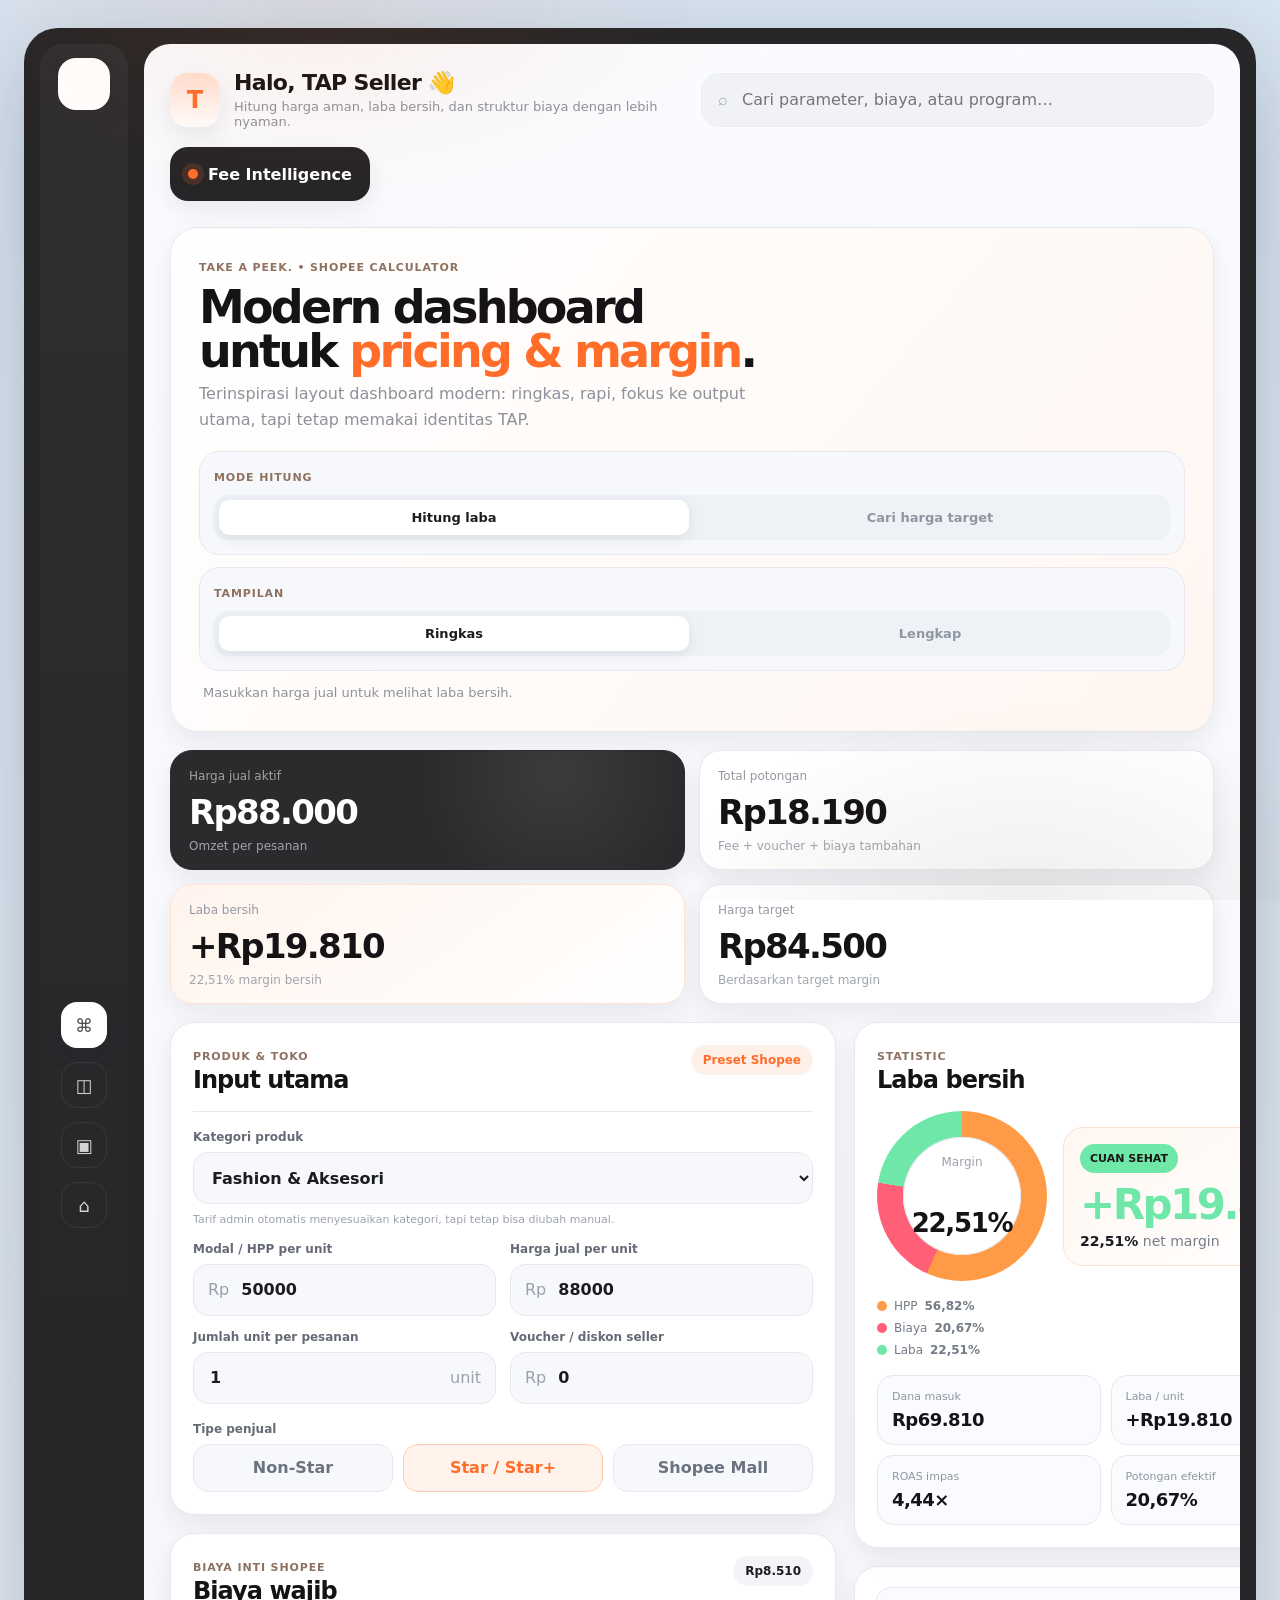
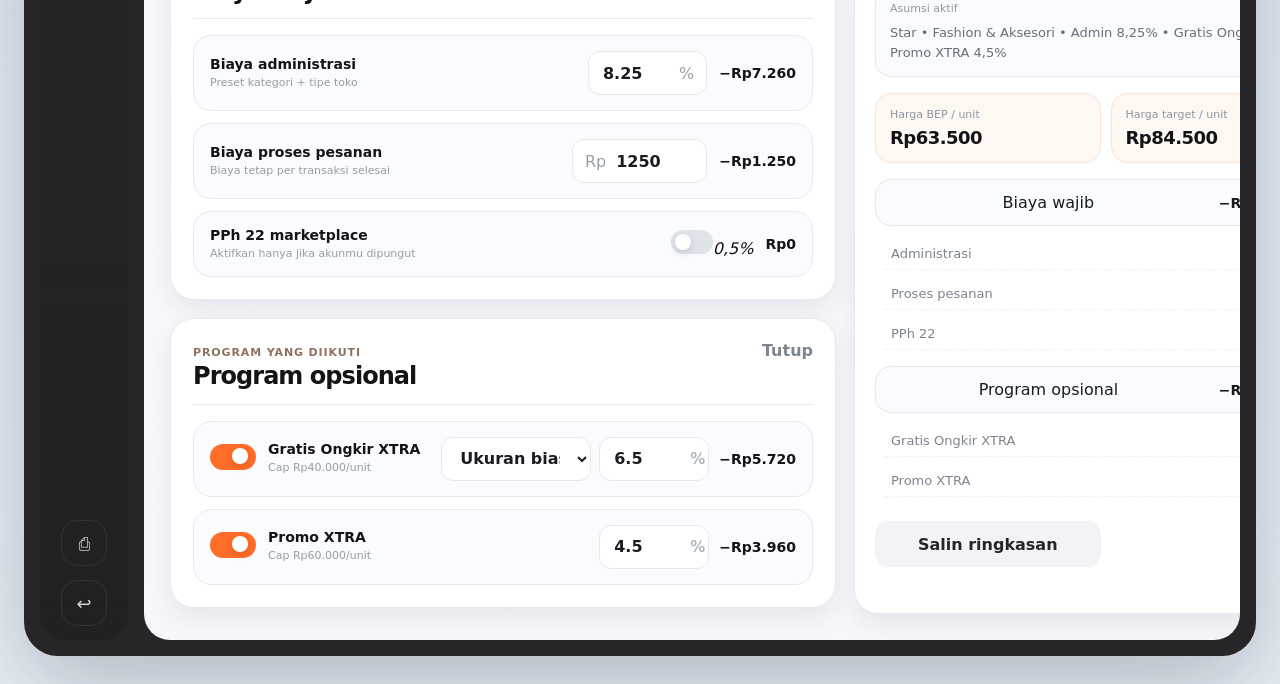
==== commit c085ec42: "Add files via upload" ====
--- a/calculator.html
+++ b/calculator.html
@@ -4,402 +4,434 @@
   <meta charset="utf-8">
   <meta name="viewport" content="width=device-width,initial-scale=1">
   <meta name="theme-color" content="#161316">
-  <meta name="color-scheme" content="dark">
-  <meta name="description" content="Take a peek. Fee Intelligence — kalkulator biaya, laba, BEP, dan harga target Shopee Indonesia.">
-  <title>Kalkulator Marketplace — Take a peek.</title>
+  <meta name="description" content="TAP Fee Intelligence — kalkulator biaya, margin, laba, dan harga target Shopee dengan UI dashboard modern.">
+  <title>TAP Fee Intelligence — Take a peek.</title>
   <link rel="icon" href="./assets/favicon.png">
   <link rel="stylesheet" href="./assets/calculator.css">
 </head>
 <body>
-  <div class="ambient ambient-a"></div>
-  <div class="ambient ambient-b"></div>
-
-  <header class="site-header">
-    <div class="nav-shell container">
-      <a class="brand" href="./index.html" aria-label="Take a peek. beranda">
+  <div class="page-bg"></div>
+
+  <div class="app-frame">
+    <aside class="app-sidebar">
+      <a class="sidebar-brand" href="./index.html" aria-label="Take a peek.">
         <img src="./assets/logo.png" alt="">
-        <span>Take a peek.</span>
       </a>
 
-      <nav class="nav-links" aria-label="Navigasi utama">
-        <a href="./index.html">Beranda</a>
-        <a href="./index.html#demo">Demo</a>
-        <a href="./index.html#fitur">Fitur</a>
-        <a class="active" href="./calculator.html">Kalkulator</a>
+      <nav class="sidebar-nav" aria-label="Menu aplikasi">
+        <a class="nav-icon active" href="./calculator.html" title="Kalkulator"><span>⌘</span></a>
+        <a class="nav-icon" href="./index.html#fitur" title="Fitur"><span>◫</span></a>
+        <a class="nav-icon" href="./index.html#demo" title="Demo"><span>▣</span></a>
+        <a class="nav-icon" href="./index.html" title="Beranda"><span>⌂</span></a>
       </nav>
 
-      <div class="nav-actions">
-        <button class="btn ghost small" type="button" id="printBtn">Cetak</button>
-        <a class="btn ghost small" href="./index.html">← Kembali</a>
+      <div class="sidebar-bottom">
+        <button class="nav-icon" id="printBtn" type="button" title="Cetak"><span>⎙</span></button>
+        <a class="nav-icon" href="./index.html" title="Kembali"><span>↩</span></a>
       </div>
-    </div>
-  </header>
-
-  <main class="container page">
-    <section class="hero">
-      <div class="hero-copy">
-        <div class="eyebrow"><span></span> Shopee fee intelligence • Indonesia</div>
-        <h1>Tahu untungnya<br><em>sebelum jual.</em></h1>
-        <p>Hitung biaya marketplace, margin, harga BEP, dan harga target dalam satu alur yang lebih mudah dibaca.</p>
-      </div>
-
-      <div class="hero-meta glass">
-        <div class="meta-icon">↗</div>
+    </aside>
+
+    <main class="app-surface">
+      <header class="topbar">
+        <div class="welcome-block">
+          <div class="avatar">T</div>
+          <div>
+            <strong>Halo, TAP Seller 👋</strong>
+            <p>Hitung harga aman, laba bersih, dan struktur biaya dengan lebih nyaman.</p>
+          </div>
+        </div>
+
+        <label class="search-box" aria-label="Pencarian">
+          <span>⌕</span>
+          <input type="text" placeholder="Cari parameter, biaya, atau program…" readonly>
+        </label>
+
+        <div class="account-pill">
+          <span class="dot-live"></span>
+          <b>Fee Intelligence</b>
+        </div>
+      </header>
+
+      <section class="hero-banner">
         <div>
-          <span>Preset Shopee 2026</span>
-          <strong>Editable & cap-aware</strong>
-          <small>Tarif kategori dan program tetap bisa kamu sesuaikan dari Seller Center.</small>
+          <span class="eyebrow">Take a peek. • Shopee calculator</span>
+          <h1>Modern dashboard untuk <em>pricing & margin</em>.</h1>
+          <p>Terinspirasi layout dashboard modern: ringkas, rapi, fokus ke output utama, tapi tetap memakai identitas TAP.</p>
         </div>
-      </div>
-    </section>
-
-    <section class="toolbar glass">
-      <div class="toolbar-group">
-        <span class="toolbar-label">Tujuan hitung</span>
-        <div class="segmented">
-          <button type="button" class="segment active" data-calc-mode="profit">Hitung laba</button>
-          <button type="button" class="segment" data-calc-mode="target">Cari harga target</button>
+
+        <div class="hero-actions">
+          <div class="seg-card">
+            <span class="seg-label">Mode hitung</span>
+            <div class="segmented">
+              <button type="button" class="segment active" data-calc-mode="profit">Hitung laba</button>
+              <button type="button" class="segment" data-calc-mode="target">Cari harga target</button>
+            </div>
+          </div>
+
+          <div class="seg-card compact-card">
+            <span class="seg-label">Tampilan</span>
+            <div class="segmented compact">
+              <button type="button" class="segment active" data-ui-mode="simple">Ringkas</button>
+              <button type="button" class="segment" data-ui-mode="complete">Lengkap</button>
+            </div>
+          </div>
+
+          <p class="mode-note" id="modeDescription">Masukkan harga jual untuk melihat laba bersih.</p>
         </div>
-      </div>
-
-      <div class="toolbar-group">
-        <span class="toolbar-label">Tampilan</span>
-        <div class="segmented compact">
-          <button type="button" class="segment active" data-ui-mode="simple">Ringkas</button>
-          <button type="button" class="segment" data-ui-mode="complete">Lengkap</button>
+      </section>
+
+      <section class="overview-grid">
+        <article class="metric-card dark">
+          <span>Harga jual aktif</span>
+          <strong id="grossRevenue">Rp88.000</strong>
+          <small>Omzet per pesanan</small>
+        </article>
+        <article class="metric-card">
+          <span>Total potongan</span>
+          <strong id="econFees">Rp18.190</strong>
+          <small>Fee + voucher + biaya tambahan</small>
+        </article>
+        <article class="metric-card accent">
+          <span>Laba bersih</span>
+          <strong id="econProfit">+Rp19.810</strong>
+          <small id="marginMetric">22,51% margin bersih</small>
+        </article>
+        <article class="metric-card">
+          <span>Harga target</span>
+          <strong id="targetPrice">Rp84.500</strong>
+          <small>Berdasarkan target margin</small>
+        </article>
+      </section>
+
+      <section class="content-grid">
+        <div class="left-column">
+          <section class="card-panel">
+            <div class="panel-head">
+              <div>
+                <span class="kicker">Produk & toko</span>
+                <h2>Input utama</h2>
+              </div>
+              <span class="pill">Preset Shopee</span>
+            </div>
+
+            <div class="field-grid">
+              <div class="field span-2">
+                <label for="category">Kategori produk</label>
+                <select id="category">
+                  <option value="fashion">Fashion & Aksesori</option>
+                  <option value="beauty">Kecantikan & Perawatan</option>
+                  <option value="food">Makanan & Minuman</option>
+                  <option value="home">Rumah Tangga & Dapur</option>
+                  <option value="electronics">Elektronik & Gadget</option>
+                  <option value="highend">HP / Elektronik High-end</option>
+                  <option value="supplement">Suplemen & Susu Formula</option>
+                  <option value="jewelry">Logam Mulia & Perhiasan</option>
+                  <option value="manual">Kategori lain / manual</option>
+                </select>
+                <small>Tarif admin otomatis menyesuaikan kategori, tapi tetap bisa diubah manual.</small>
+              </div>
+
+              <div class="field">
+                <label for="hpp">Modal / HPP per unit</label>
+                <div class="input-shell"><span>Rp</span><input id="hpp" type="number" min="0" step="500" value="50000"></div>
+              </div>
+
+              <div class="field profit-only">
+                <label for="salePrice">Harga jual per unit</label>
+                <div class="input-shell"><span>Rp</span><input id="salePrice" type="number" min="0" step="500" value="88000"></div>
+              </div>
+
+              <div class="field target-only hidden">
+                <label for="targetMargin">Target margin bersih</label>
+                <div class="input-shell"><input id="targetMargin" type="number" min="0" max="90" step="0.5" value="20"><span>%</span></div>
+              </div>
+
+              <div class="field">
+                <label for="qty">Jumlah unit per pesanan</label>
+                <div class="input-shell"><input id="qty" type="number" min="1" max="100" step="1" value="1"><span>unit</span></div>
+              </div>
+
+              <div class="field">
+                <label for="sellerVoucher">Voucher / diskon seller</label>
+                <div class="input-shell"><span>Rp</span><input id="sellerVoucher" type="number" min="0" step="500" value="0"></div>
+              </div>
+            </div>
+
+            <div class="sub-block">
+              <label class="mini-label">Tipe penjual</label>
+              <div class="seller-options">
+                <label><input type="radio" name="sellerType" value="nonstar"><span>Non-Star</span></label>
+                <label><input type="radio" name="sellerType" value="star" checked><span>Star / Star+</span></label>
+                <label><input type="radio" name="sellerType" value="mall"><span>Shopee Mall</span></label>
+              </div>
+            </div>
+
+            <label class="switch-card hidden" id="exemptionRow">
+              <input id="newSellerExempt" type="checkbox">
+              <span class="switch-ui"></span>
+              <span><b>Pakai pembebasan biaya Non-Star lama</b><small>Aktifkan jika toko masih memenuhi syarat pembebasan yang berlaku.</small></span>
+            </label>
+          </section>
+
+          <section class="card-panel">
+            <div class="panel-head compact">
+              <div>
+                <span class="kicker">Biaya inti Shopee</span>
+                <h2>Biaya wajib</h2>
+              </div>
+              <span class="mini-total" id="mandatoryChip">Rp8.510</span>
+            </div>
+
+            <div class="fee-stack">
+              <div class="fee-item">
+                <div class="fee-copy"><b>Biaya administrasi</b><small>Preset kategori + tipe toko</small></div>
+                <div class="mini-input"><input id="adminRate" type="number" min="0" max="30" step="0.01" value="8.25"><span>%</span></div>
+                <strong id="adminCost">−Rp7.260</strong>
+              </div>
+
+              <div class="fee-item mall-only hidden" id="mallPaymentRow">
+                <div class="fee-copy"><b>Biaya pembayaran Mall</b><small>1,8% • maks Rp50.000 / unit</small></div>
+                <span class="static-rate">1,8%</span>
+                <strong id="mallPaymentCost">Rp0</strong>
+              </div>
+
+              <div class="fee-item">
+                <div class="fee-copy"><b>Biaya proses pesanan</b><small>Biaya tetap per transaksi selesai</small></div>
+                <div class="mini-input money"><span>Rp</span><input id="processFee" type="number" min="0" step="250" value="1250"></div>
+                <strong id="processCost">−Rp1.250</strong>
+              </div>
+
+              <div class="fee-item">
+                <div class="fee-copy"><b>PPh 22 marketplace</b><small>Aktifkan hanya jika akunmu dipungut</small></div>
+                <label class="toggle"><input id="pph22" type="checkbox"><span></span><em>0,5%</em></label>
+                <strong id="pphCost">Rp0</strong>
+              </div>
+            </div>
+          </section>
+
+          <section class="card-panel">
+            <div class="panel-head compact">
+              <div>
+                <span class="kicker">Program yang diikuti</span>
+                <h2>Program opsional</h2>
+              </div>
+              <button class="text-btn" id="togglePrograms" type="button">Tutup</button>
+            </div>
+
+            <div class="program-list" id="programList">
+              <article class="program-row">
+                <div class="program-main">
+                  <label class="toggle big"><input id="freeShipOn" type="checkbox" checked><span></span></label>
+                  <div><b>Gratis Ongkir XTRA</b><small id="freeShipCapLabel">Cap Rp40.000/unit</small></div>
+                </div>
+                <div class="program-controls">
+                  <select id="productSize"><option value="normal">Ukuran biasa</option><option value="special">Ukuran khusus</option></select>
+                  <div class="mini-input"><input id="freeShipRate" type="number" min="0" max="30" step="0.1" value="6.5"><span>%</span></div>
+                </div>
+                <strong id="freeShipCost">−Rp5.720</strong>
+              </article>
+
+              <article class="program-row">
+                <div class="program-main">
+                  <label class="toggle big"><input id="promoOn" type="checkbox" checked><span></span></label>
+                  <div><b>Promo XTRA</b><small>Cap Rp60.000/unit</small></div>
+                </div>
+                <div class="program-controls single">
+                  <div class="mini-input"><input id="promoRate" type="number" min="0" max="30" step="0.1" value="4.5"><span>%</span></div>
+                </div>
+                <strong id="promoCost">−Rp3.960</strong>
+              </article>
+
+              <article class="program-row advanced-section">
+                <div class="program-main">
+                  <label class="toggle big"><input id="preorderOn" type="checkbox"><span></span></label>
+                  <div><b>Pre-Order</b><small>Biaya layanan 3%</small></div>
+                </div>
+                <span class="static-rate">3,0%</span>
+                <strong id="preorderCost">Rp0</strong>
+              </article>
+
+              <article class="program-row advanced-section">
+                <div class="program-main">
+                  <label class="toggle big"><input id="spayOn" type="checkbox"><span></span></label>
+                  <div><b>SPayLater XTRA 0%</b><small>Referensi tenor • verifikasi akun</small></div>
+                </div>
+                <select id="spayTenor"><option value="2.5">3 bulan • 2,5%</option><option value="4">6 bulan • 4,0%</option></select>
+                <strong id="spayCost">Rp0</strong>
+              </article>
+            </div>
+          </section>
+
+          <section class="card-panel advanced-section">
+            <div class="panel-head compact">
+              <div>
+                <span class="kicker">Biaya tambahan</span>
+                <h2>Operasional bisnis</h2>
+              </div>
+            </div>
+
+            <div class="field-grid small-gap">
+              <div class="field"><label for="affiliateRate">Komisi affiliate</label><div class="input-shell"><input id="affiliateRate" type="number" min="0" max="50" step="0.1" value="0"><span>%</span></div></div>
+              <div class="field"><label for="adsRate">Biaya iklan / omzet</label><div class="input-shell"><input id="adsRate" type="number" min="0" max="90" step="0.1" value="0"><span>%</span></div></div>
+              <div class="field"><label for="liveRate">Live / Video XTRA</label><div class="input-shell"><input id="liveRate" type="number" min="0" max="30" step="0.1" value="0"><span>%</span></div></div>
+              <div class="field"><label for="insuranceRate">Asuransi / persen lain</label><div class="input-shell"><input id="insuranceRate" type="number" min="0" max="30" step="0.1" value="0"><span>%</span></div></div>
+              <div class="field"><label for="packing">Packing per pesanan</label><div class="input-shell"><span>Rp</span><input id="packing" type="number" min="0" step="500" value="0"></div></div>
+              <div class="field"><label for="logistics">Logistik ditanggung seller</label><div class="input-shell"><span>Rp</span><input id="logistics" type="number" min="0" step="500" value="0"></div></div>
+              <div class="field span-2"><label for="otherFixed">Biaya tetap lain</label><div class="input-shell"><span>Rp</span><input id="otherFixed" type="number" min="0" step="500" value="0"></div></div>
+            </div>
+          </section>
+
+          <section class="card-panel advanced-section">
+            <div class="panel-head compact">
+              <div>
+                <span class="kicker">Skenario</span>
+                <h2>Bandingkan tiga harga</h2>
+              </div>
+              <button class="btn-lite" id="saveScenario" type="button">+ Simpan</button>
+            </div>
+            <div class="scenario-grid" id="scenarioGrid"></div>
+            <div class="saved-block">
+              <div class="saved-head"><span>Skenario tersimpan</span><button id="clearScenarios" type="button">Hapus semua</button></div>
+              <div id="savedScenarioList" class="saved-list"><span class="empty-state">Belum ada skenario tersimpan.</span></div>
+            </div>
+          </section>
         </div>
-      </div>
-
-      <div class="toolbar-note" id="modeDescription">Masukkan harga jual untuk melihat laba bersih.</div>
-    </section>
-
-    <section class="workspace">
-      <div class="form-column">
-
-        <section class="panel glass">
-          <div class="panel-heading">
-            <div>
-              <span class="section-kicker">01 • Produk & toko</span>
-              <h2>Mulai dari parameter utama</h2>
-              <p>Data yang paling menentukan hasil ada di sini.</p>
-            </div>
-            <span class="status-chip">Shopee</span>
-          </div>
-
-          <div class="field-grid">
-            <div class="field span-2">
-              <label for="category">Kategori produk</label>
-              <select id="category">
-                <option value="fashion">Fashion & Aksesori</option>
-                <option value="beauty">Kecantikan & Perawatan</option>
-                <option value="food">Makanan & Minuman</option>
-                <option value="home">Rumah Tangga & Dapur</option>
-                <option value="electronics">Elektronik & Gadget</option>
-                <option value="highend">HP / Elektronik High-end</option>
-                <option value="supplement">Suplemen & Susu Formula</option>
-                <option value="jewelry">Logam Mulia & Perhiasan</option>
-                <option value="manual">Kategori lain / manual</option>
-              </select>
-              <small>Preset hanya titik awal. Kamu tetap bisa mengubah tarif biaya admin.</small>
-            </div>
-
-            <div class="field">
-              <label for="hpp">Modal / HPP per unit</label>
-              <div class="input-shell"><span>Rp</span><input id="hpp" type="number" min="0" step="500" value="50000"></div>
-            </div>
-
-            <div class="field profit-only">
-              <label for="salePrice">Harga jual per unit</label>
-              <div class="input-shell"><span>Rp</span><input id="salePrice" type="number" min="0" step="500" value="88000"></div>
-            </div>
-
-            <div class="field target-only hidden">
-              <label for="targetMargin">Target margin bersih</label>
-              <div class="input-shell"><input id="targetMargin" type="number" min="0" max="90" step="0.5" value="20"><span>%</span></div>
-            </div>
-
-            <div class="field">
-              <label for="qty">Jumlah unit per pesanan</label>
-              <div class="input-shell"><input id="qty" type="number" min="1" max="100" step="1" value="1"><span>unit</span></div>
-            </div>
-
-            <div class="field">
-              <label for="sellerVoucher">Voucher / diskon seller</label>
-              <div class="input-shell"><span>Rp</span><input id="sellerVoucher" type="number" min="0" step="500" value="0"></div>
-            </div>
-          </div>
-
-          <div class="seller-block">
-            <label class="block-label">Tipe penjual</label>
-            <div class="seller-options">
-              <label><input type="radio" name="sellerType" value="nonstar"><span>Non-Star</span></label>
-              <label><input type="radio" name="sellerType" value="star" checked><span>Star / Star+</span></label>
-              <label><input type="radio" name="sellerType" value="mall"><span>Shopee Mall</span></label>
-            </div>
-          </div>
-
-          <label class="switch-card hidden" id="exemptionRow">
-            <input id="newSellerExempt" type="checkbox">
-            <span class="switch-ui"></span>
-            <span><b>Gunakan pembebasan biaya Non-Star lama</b><small>Aktifkan hanya jika toko masih memenuhi syarat pembebasan yang berlaku.</small></span>
-          </label>
-        </section>
-
-        <section class="panel glass">
-          <div class="panel-heading compact-heading">
-            <div>
-              <span class="section-kicker">02 • Biaya wajib</span>
-              <h2>Biaya inti Shopee</h2>
-              <p>Tarif otomatis mengikuti tipe toko dan kategori, tetapi tetap bisa diedit.</p>
-            </div>
-            <span class="total-chip" id="mandatoryChip">Rp8.510</span>
-          </div>
-
-          <div class="fee-list">
-            <div class="fee-item">
-              <div class="fee-icon">%</div>
-              <div class="fee-copy"><b>Biaya administrasi</b><small>Preset kategori + tipe toko</small></div>
-              <div class="mini-input"><input id="adminRate" type="number" min="0" max="30" step="0.01" value="8.25"><span>%</span></div>
-              <strong id="adminCost">−Rp7.260</strong>
-            </div>
-
-            <div class="fee-item mall-only hidden" id="mallPaymentRow">
-              <div class="fee-icon">M</div>
-              <div class="fee-copy"><b>Biaya pembayaran Mall</b><small>1,8% • maksimum Rp50.000 per unit</small></div>
-              <span class="static-rate">1,8%</span>
-              <strong id="mallPaymentCost">Rp0</strong>
-            </div>
-
-            <div class="fee-item">
-              <div class="fee-icon">#</div>
-              <div class="fee-copy"><b>Biaya proses pesanan</b><small>Biaya tetap per transaksi selesai</small></div>
-              <div class="mini-input money"><span>Rp</span><input id="processFee" type="number" min="0" step="250" value="1250"></div>
-              <strong id="processCost">−Rp1.250</strong>
-            </div>
-
-            <div class="fee-item">
-              <div class="fee-icon">P</div>
-              <div class="fee-copy"><b>PPh 22 marketplace</b><small>Aktifkan jika akunmu memang dipungut</small></div>
-              <label class="toggle"><input id="pph22" type="checkbox"><span></span><em>0,5%</em></label>
-              <strong id="pphCost">Rp0</strong>
-            </div>
-          </div>
-        </section>
-
-        <section class="panel glass">
-          <div class="panel-heading compact-heading">
-            <div>
-              <span class="section-kicker">03 • Program opsional</span>
-              <h2>Aktifkan hanya yang kamu ikuti</h2>
-              <p>Program opsional dipisah agar perhitungan lebih mudah dipahami.</p>
-            </div>
-            <button class="text-btn" id="togglePrograms" type="button">Tutup</button>
-          </div>
-
-          <div class="program-list" id="programList">
-            <article class="program-row">
-              <div class="program-main">
-                <label class="toggle big"><input id="freeShipOn" type="checkbox" checked><span></span></label>
-                <div><b>Gratis Ongkir XTRA</b><small id="freeShipCapLabel">Cap Rp40.000/unit</small></div>
-              </div>
-              <div class="program-controls">
-                <select id="productSize"><option value="normal">Ukuran biasa</option><option value="special">Ukuran khusus</option></select>
-                <div class="mini-input"><input id="freeShipRate" type="number" min="0" max="30" step="0.1" value="6.5"><span>%</span></div>
-              </div>
-              <strong id="freeShipCost">−Rp5.720</strong>
-            </article>
-
-            <article class="program-row">
-              <div class="program-main">
-                <label class="toggle big"><input id="promoOn" type="checkbox" checked><span></span></label>
-                <div><b>Promo XTRA</b><small>Cap Rp60.000/unit</small></div>
-              </div>
-              <div class="program-controls single">
-                <div class="mini-input"><input id="promoRate" type="number" min="0" max="30" step="0.1" value="4.5"><span>%</span></div>
-              </div>
-              <strong id="promoCost">−Rp3.960</strong>
-            </article>
-
-            <article class="program-row advanced-section">
-              <div class="program-main">
-                <label class="toggle big"><input id="preorderOn" type="checkbox"><span></span></label>
-                <div><b>Pre-Order</b><small>Biaya layanan 3%</small></div>
-              </div>
-              <span class="static-rate">3,0%</span>
-              <strong id="preorderCost">Rp0</strong>
-            </article>
-
-            <article class="program-row advanced-section">
-              <div class="program-main">
-                <label class="toggle big"><input id="spayOn" type="checkbox"><span></span></label>
-                <div><b>SPayLater XTRA 0%</b><small>Referensi tenor • verifikasi akun</small></div>
-              </div>
-              <select id="spayTenor"><option value="2.5">3 bulan • 2,5%</option><option value="4">6 bulan • 4%</option></select>
-              <strong id="spayCost">Rp0</strong>
-            </article>
-          </div>
-        </section>
-
-        <section class="panel glass advanced-section">
-          <div class="panel-heading compact-heading">
-            <div>
-              <span class="section-kicker">04 • Biaya bisnis lain</span>
-              <h2>Biaya di luar fee utama</h2>
-              <p>Masukkan hanya jika benar-benar relevan dengan operasionalmu.</p>
-            </div>
-          </div>
-
-          <div class="field-grid">
-            <div class="field"><label for="affiliateRate">Komisi affiliate</label><div class="input-shell"><input id="affiliateRate" type="number" min="0" max="50" step="0.1" value="0"><span>%</span></div></div>
-            <div class="field"><label for="adsRate">Biaya iklan / omzet</label><div class="input-shell"><input id="adsRate" type="number" min="0" max="90" step="0.1" value="0"><span>%</span></div></div>
-            <div class="field"><label for="liveRate">Live / Video XTRA</label><div class="input-shell"><input id="liveRate" type="number" min="0" max="30" step="0.1" value="0"><span>%</span></div></div>
-            <div class="field"><label for="insuranceRate">Asuransi / persen lain</label><div class="input-shell"><input id="insuranceRate" type="number" min="0" max="30" step="0.1" value="0"><span>%</span></div></div>
-            <div class="field"><label for="packing">Packing per pesanan</label><div class="input-shell"><span>Rp</span><input id="packing" type="number" min="0" step="500" value="0"></div></div>
-            <div class="field"><label for="logistics">Logistik ditanggung seller</label><div class="input-shell"><span>Rp</span><input id="logistics" type="number" min="0" step="500" value="0"></div></div>
-            <div class="field span-2"><label for="otherFixed">Biaya tetap lain</label><div class="input-shell"><span>Rp</span><input id="otherFixed" type="number" min="0" step="500" value="0"></div></div>
-          </div>
-        </section>
-
-        <section class="panel glass unit-panel">
-          <div class="panel-heading compact-heading">
-            <div>
-              <span class="section-kicker">05 • Unit economics</span>
-              <h2>Ke mana omzetmu pergi?</h2>
-              <p>Visual ringkas untuk membaca sehat atau tidaknya struktur biaya.</p>
-            </div>
-            <span class="health-chip" id="healthPill">Cuan sehat</span>
-          </div>
-
-          <div class="unit-layout">
-            <div class="donut-wrap">
+
+        <aside class="right-column">
+          <section class="stats-card">
+            <div class="stats-head">
+              <div>
+                <span class="kicker">Statistic</span>
+                <h2 id="resultTitle">Laba bersih</h2>
+              </div>
+              <span class="seller-chip" id="sellerBadge">STAR</span>
+            </div>
+
+            <div class="donut-section">
               <div class="donut" id="donutChart"><div><span>Margin</span><strong id="donutMargin">22,5%</strong></div></div>
-              <div class="legend-list">
-                <span><i class="legend-dot hpp"></i>HPP <b id="hppShare">56,8%</b></span>
-                <span><i class="legend-dot fee"></i>Biaya <b id="feeShare">20,7%</b></span>
-                <span><i class="legend-dot profit"></i>Laba <b id="profitShare">22,5%</b></span>
-              </div>
-            </div>
-
-            <div class="metric-grid">
+              <div class="profit-card" id="profitHero">
+                <span class="health-label" id="healthLabel">CUAN SEHAT</span>
+                <strong id="profitMain">+Rp19.810</strong>
+                <div><b id="marginMain">22,51%</b> net margin</div>
+              </div>
+            </div>
+
+            <div class="legend-list vertical">
+              <span><i class="legend-dot hpp"></i>HPP <b id="hppShare">56,8%</b></span>
+              <span><i class="legend-dot fee"></i>Biaya <b id="feeShare">20,7%</b></span>
+              <span><i class="legend-dot profit"></i>Laba <b id="profitShare">22,5%</b></span>
+            </div>
+
+            <div class="quick-summary">
+              <div><span>Dana masuk</span><strong id="netReceived">Rp69.810</strong></div>
+              <div><span>Laba / unit</span><strong id="profitPerUnit">+Rp19.810</strong></div>
+              <div><span>ROAS impas</span><strong id="sideRoas">4,44×</strong></div>
+              <div><span>Potongan efektif</span><strong id="effectiveCut">20,67%</strong></div>
+            </div>
+          </section>
+
+          <section class="result-card">
+            <div class="assumption-card">
+              <span>Asumsi aktif</span>
+              <p id="assumptionText">Star • Fashion • Admin 8,25% • Gratis Ongkir 6,5% • Promo XTRA 4,5%</p>
+            </div>
+
+            <div class="price-guidance">
+              <div>
+                <span>Harga BEP / unit</span>
+                <strong id="bepPrice">Rp63.500</strong>
+              </div>
+              <div>
+                <span>Harga target / unit</span>
+                <strong id="targetPriceMirror">Rp84.500</strong>
+              </div>
+            </div>
+
+            <button class="btn-main target-only hidden" id="useTargetPrice" type="button">Pakai harga target</button>
+
+            <div class="breakdown-card">
+              <button class="breakdown-row" type="button" data-breakdown="mandatory"><span>Biaya wajib</span><strong id="mandatorySubtotal">−Rp8.510</strong><em>⌄</em></button>
+              <div class="breakdown-detail" id="mandatoryDetail">
+                <div><span>Administrasi</span><b id="dAdmin">−Rp7.260</b></div>
+                <div class="mall-only hidden" id="dMallLine"><span>Pembayaran Mall</span><b id="dMall">Rp0</b></div>
+                <div><span>Proses pesanan</span><b id="dProcess">−Rp1.250</b></div>
+                <div><span>PPh 22</span><b id="dPph">Rp0</b></div>
+              </div>
+
+              <button class="breakdown-row" type="button" data-breakdown="optional"><span>Program opsional</span><strong id="optionalSubtotal">−Rp9.680</strong><em>⌄</em></button>
+              <div class="breakdown-detail" id="optionalDetail">
+                <div><span>Gratis Ongkir XTRA</span><b id="dFree">−Rp5.720</b></div>
+                <div><span>Promo XTRA</span><b id="dPromo">−Rp3.960</b></div>
+                <div class="advanced-section"><span>Pre-Order</span><b id="dPre">Rp0</b></div>
+                <div class="advanced-section"><span>SPayLater XTRA</span><b id="dSpay">Rp0</b></div>
+              </div>
+
+              <button class="breakdown-row advanced-section" type="button" data-breakdown="other"><span>Biaya bisnis lain</span><strong id="otherSubtotal">Rp0</strong><em>⌄</em></button>
+              <div class="breakdown-detail advanced-section" id="otherDetail">
+                <div><span>Affiliate</span><b id="dAffiliate">Rp0</b></div>
+                <div><span>Iklan</span><b id="dAds">Rp0</b></div>
+                <div><span>Live / Video</span><b id="dLive">Rp0</b></div>
+                <div><span>Asuransi</span><b id="dInsurance">Rp0</b></div>
+                <div><span>Packing + logistik + fixed</span><b id="dFixed">Rp0</b></div>
+              </div>
+            </div>
+
+            <div class="summary-actions">
+              <button class="btn-lite" id="copySummary" type="button">Salin ringkasan</button>
+              <button class="btn-lite advanced-section" id="copyAiPrompt" type="button">Prompt AI</button>
+            </div>
+            <div class="copy-status" id="copyStatus" aria-live="polite"></div>
+          </section>
+
+          <section class="economics-card advanced-section">
+            <div class="panel-head compact no-border">
+              <div>
+                <span class="kicker">Unit economics</span>
+                <h2>Anatomi omzet</h2>
+              </div>
+              <span class="health-pill" id="healthPill">CUAN SEHAT</span>
+            </div>
+            <div class="economics-grid">
               <div><span>Modal pokok</span><strong id="econHpp">Rp50.000</strong></div>
-              <div><span>Total potongan</span><strong id="econFees">Rp18.190</strong></div>
-              <div><span>Sisa laba bersih</span><strong id="econProfit">Rp19.810</strong></div>
-              <div><span>ROAS impas</span><strong id="breakEvenRoas">4,44×</strong></div>
-            </div>
-          </div>
-        </section>
-
-        <section class="panel glass advanced-section">
-          <div class="panel-heading compact-heading">
-            <div>
-              <span class="section-kicker">06 • Simulasi</span>
-              <h2>Bandingkan tiga harga</h2>
-              <p>Lihat efek perubahan ±10% tanpa mengubah input utama.</p>
-            </div>
-            <button class="btn ghost small" id="saveScenario" type="button">+ Simpan</button>
-          </div>
-
-          <div class="scenario-grid" id="scenarioGrid"></div>
-          <div class="saved-block">
-            <div class="saved-head"><span>Skenario tersimpan</span><button id="clearScenarios" type="button">Hapus semua</button></div>
-            <div id="savedScenarioList" class="saved-list"><span class="empty-state">Belum ada skenario tersimpan.</span></div>
-          </div>
-        </section>
-      </div>
-
-      <aside class="summary-column">
-        <section class="summary-card glass">
-          <div class="summary-head">
-            <div><span class="section-kicker">Hasil estimasi</span><h2 id="resultTitle">Laba bersih</h2></div>
-            <span class="seller-chip" id="sellerBadge">STAR</span>
-          </div>
-
-          <div class="profit-hero" id="profitHero">
-            <span class="health-label" id="healthLabel">CUAN SEHAT</span>
-            <strong id="profitMain">+Rp19.810</strong>
-            <div><b id="marginMain">22,51%</b> margin bersih</div>
-          </div>
-
-          <div class="key-metrics">
-            <div><span>Harga jual</span><strong id="grossRevenue">Rp88.000</strong></div>
-            <div><span>Dana masuk</span><strong id="netReceived">Rp69.810</strong></div>
-            <div><span>Laba / unit</span><strong id="profitPerUnit">Rp19.810</strong></div>
-          </div>
-
-          <div class="assumption-card">
-            <span>Asumsi aktif</span>
-            <p id="assumptionText">Star • Fashion • Admin 8,25% • Gratis Ongkir 6,5% • Promo XTRA 4,5%</p>
-          </div>
-
-          <div class="breakdown">
-            <button class="breakdown-row" type="button" data-breakdown="mandatory"><span>Biaya wajib</span><strong id="mandatorySubtotal">−Rp8.510</strong><em>⌄</em></button>
-            <div class="breakdown-detail" id="mandatoryDetail">
-              <div><span>Administrasi</span><b id="dAdmin">−Rp7.260</b></div>
-              <div class="mall-only hidden" id="dMallLine"><span>Pembayaran Mall</span><b id="dMall">Rp0</b></div>
-              <div><span>Proses pesanan</span><b id="dProcess">−Rp1.250</b></div>
-              <div><span>PPh 22</span><b id="dPph">Rp0</b></div>
-            </div>
-
-            <button class="breakdown-row" type="button" data-breakdown="optional"><span>Program opsional</span><strong id="optionalSubtotal">−Rp9.680</strong><em>⌄</em></button>
-            <div class="breakdown-detail" id="optionalDetail">
-              <div><span>Gratis Ongkir XTRA</span><b id="dFree">−Rp5.720</b></div>
-              <div><span>Promo XTRA</span><b id="dPromo">−Rp3.960</b></div>
-              <div class="advanced-section"><span>Pre-Order</span><b id="dPre">Rp0</b></div>
-              <div class="advanced-section"><span>SPayLater XTRA</span><b id="dSpay">Rp0</b></div>
-            </div>
-
-            <button class="breakdown-row advanced-section" type="button" data-breakdown="other"><span>Biaya bisnis lain</span><strong id="otherSubtotal">Rp0</strong><em>⌄</em></button>
-            <div class="breakdown-detail advanced-section" id="otherDetail">
-              <div><span>Affiliate</span><b id="dAffiliate">Rp0</b></div>
-              <div><span>Iklan</span><b id="dAds">Rp0</b></div>
-              <div><span>Live/Video</span><b id="dLive">Rp0</b></div>
-              <div><span>Asuransi/persen lain</span><b id="dInsurance">Rp0</b></div>
-              <div><span>Packing + logistik + fixed</span><b id="dFixed">Rp0</b></div>
-            </div>
-          </div>
-
-          <div class="price-guidance">
-            <div><span>Harga BEP / unit</span><strong id="bepPrice">Rp63.500</strong></div>
-            <div><span>Harga target / unit</span><strong id="targetPrice">Rp84.500</strong></div>
-          </div>
-
-          <button class="btn primary full target-only hidden" id="useTargetPrice" type="button">Pakai harga target</button>
-
-          <div class="summary-actions">
-            <button class="btn ghost" id="copySummary" type="button">Salin ringkasan</button>
-            <button class="btn ghost advanced-section" id="copyAiPrompt" type="button">Prompt AI</button>
-          </div>
-          <div class="copy-status" id="copyStatus" aria-live="polite"></div>
-        </section>
-
-        <section class="side-card glass">
-          <div class="side-card-head"><span class="section-kicker">Health check</span><span class="mini-dot"></span></div>
-          <div class="side-metrics">
-            <div><span>ROAS impas</span><strong id="sideRoas">4,44×</strong></div>
-            <div><span>Potongan efektif</span><strong id="effectiveCut">20,67%</strong></div>
-          </div>
-          <p>ROAS impas memakai kontribusi sebelum biaya iklan. Semakin rendah, semakin besar ruang iklan.</p>
-        </section>
-
-        <details class="source-card glass advanced-section">
-          <summary>Sumber & asumsi tarif <span>+</span></summary>
-          <div class="source-content">
-            <a href="https://help.shopee.co.id/portal/4/article/71187" target="_blank" rel="noopener">Syarat layanan Shopee</a>
-            <a href="https://help.shopee.co.id/portal/4/article/71190-Persyaratan-Layanan-Shopee-Mall" target="_blank" rel="noopener">Syarat Shopee Mall</a>
-            <a href="https://help.shopee.co.id/portal/4/article/71196-Syarat-dan-Ketentuan-Program-Gratis-Ongkir-XTRA" target="_blank" rel="noopener">Gratis Ongkir XTRA</a>
-            <a href="https://www.pajak.go.id/marketplace" target="_blank" rel="noopener">DJP — PPh marketplace</a>
-            <p>Preset program dan kategori adalah alat bantu estimasi. Selalu cocokkan dengan Seller Center.</p>
-          </div>
-        </details>
-      </aside>
-    </section>
-  </main>
-
-  <footer class="container footer">
-    <div class="brand footer-brand"><img src="./assets/logo.png" alt=""><span>Take a peek.</span></div>
-    <span>Fee Intelligence • Estimasi, bukan laporan resmi Shopee atau nasihat pajak.</span>
-  </footer>
+              <div><span>Total potongan</span><strong id="econFeesMirror">Rp18.190</strong></div>
+              <div><span>Sisa laba bersih</span><strong id="econProfitMirror">+Rp19.810</strong></div>
+              <div><span>Harga jual</span><strong id="grossRevenueMirror">Rp88.000</strong></div>
+            </div>
+          </section>
+
+          <details class="source-card advanced-section">
+            <summary>Sumber & asumsi tarif <span>+</span></summary>
+            <div class="source-content">
+              <a href="https://help.shopee.co.id/portal/4/article/71187" target="_blank" rel="noopener">Syarat layanan Shopee</a>
+              <a href="https://help.shopee.co.id/portal/4/article/71190-Persyaratan-Layanan-Shopee-Mall" target="_blank" rel="noopener">Syarat Shopee Mall</a>
+              <a href="https://help.shopee.co.id/portal/4/article/71196-Syarat-dan-Ketentuan-Program-Gratis-Ongkir-XTRA" target="_blank" rel="noopener">Gratis Ongkir XTRA</a>
+              <a href="https://www.pajak.go.id/marketplace" target="_blank" rel="noopener">DJP — PPh marketplace</a>
+              <p>Preset program dan kategori adalah alat bantu estimasi. Tetap cocokkan dengan Seller Center.</p>
+            </div>
+          </details>
+        </aside>
+      </section>
+    </main>
+  </div>
 
   <script src="./assets/calculator.js"></script>
+  <script>
+    // mirror values from JS-updated nodes when present
+    const mirrorMap = [
+      ['targetPrice','targetPriceMirror'],
+      ['econFees','econFeesMirror'],
+      ['econProfit','econProfitMirror'],
+      ['grossRevenue','grossRevenueMirror']
+    ];
+    const syncMirrors = () => mirrorMap.forEach(([src,dst]) => {
+      const s = document.getElementById(src), d = document.getElementById(dst);
+      if (s && d) d.textContent = s.textContent;
+    });
+    const mo = new MutationObserver(syncMirrors);
+    window.addEventListener('load', () => {
+      syncMirrors();
+      mirrorMap.forEach(([src]) => { const el = document.getElementById(src); if(el) mo.observe(el,{childList:true,subtree:true,characterData:true}); });
+    });
+  </script>
 </body>
 </html>
--- a/assets/calculator.css
+++ b/assets/calculator.css
@@ -1,36 +1,111 @@
 :root{
-  --bg:#161316;
-  --bg2:#211511;
-  --panel:rgba(255,255,255,.075);
-  --panel-strong:rgba(255,255,255,.10);
-  --line:rgba(255,255,255,.12);
-  --line-strong:rgba(255,255,255,.18);
-  --text:#fff;
-  --muted:rgba(255,255,255,.58);
-  --muted2:rgba(255,255,255,.36);
-  --orange:#FF6D29;
-  --orange2:#ff9f73;
-  --green:#6ee7a8;
-  --red:#ff7c83;
-  --yellow:#ffd36a;
-  --shadow:0 24px 80px rgba(15,5,2,.28);
+  --bg:#dfe9f6;
+  --ink:#161316;
+  --panel:#ffffff;
+  --panel-2:#f7f8fb;
+  --line:#e7e8ee;
+  --muted:#8d919b;
+  --muted-2:#afb3bc;
+  --accent:#FF6D29;
+  --accent-soft:#fff0e7;
+  --accent-deep:#453027;
+  --sidebar:#262527;
+  --ok:#4dcf89;
+  --warn:#ffbe55;
+  --risk:#ff8a65;
+  --loss:#ff6b77;
+  --shadow:0 24px 60px rgba(24,33,56,.14);
+  --shadow-soft:0 10px 24px rgba(24,33,56,.08);
+  --radius-xl:30px;
+  --radius-lg:22px;
+  --radius-md:16px;
+  --radius-sm:12px;
 }
 *{box-sizing:border-box}
-html{scroll-behavior:smooth}
-body{margin:0;min-height:100vh;background:linear-gradient(145deg,#2b130a 0%,#1e1412 36%,#161316 100%);color:var(--text);font-family:Inter,ui-sans-serif,system-ui,-apple-system,BlinkMacSystemFont,"Segoe UI",sans-serif;overflow-x:hidden}
-body::before{content:"";position:fixed;inset:0;pointer-events:none;background:radial-gradient(circle at 12% 20%,rgba(255,109,41,.17),transparent 24%),radial-gradient(circle at 82% 6%,rgba(255,109,41,.09),transparent 22%)}
-.ambient{position:fixed;border-radius:999px;filter:blur(90px);opacity:.25;pointer-events:none;z-index:-1}.ambient-a{width:420px;height:420px;background:#ff6d29;left:-150px;top:240px}.ambient-b{width:360px;height:360px;background:#704633;right:-120px;top:80px}
-a{color:inherit;text-decoration:none}button,input,select{font:inherit}.container{width:min(1280px,calc(100% - 32px));margin:auto}.glass{border:1px solid var(--line);background:linear-gradient(145deg,rgba(255,255,255,.085),rgba(255,255,255,.032));-webkit-backdrop-filter:blur(24px) saturate(135%);backdrop-filter:blur(24px) saturate(135%);box-shadow:var(--shadow),inset 0 1px 0 rgba(255,255,255,.08)}
-.site-header{position:sticky;top:14px;z-index:50}.nav-shell{height:68px;display:flex;align-items:center;justify-content:space-between;gap:24px;padding:0 16px;border:1px solid var(--line);border-radius:20px;background:rgba(22,19,22,.62);-webkit-backdrop-filter:blur(24px);backdrop-filter:blur(24px);box-shadow:0 16px 50px rgba(0,0,0,.18)}.brand{display:flex;align-items:center;gap:10px;font-weight:850;letter-spacing:-.04em}.brand img{width:34px;height:34px;object-fit:contain}.nav-links{display:flex;gap:26px;font-size:13px;color:var(--muted)}.nav-links a:hover,.nav-links a.active{color:#fff}.nav-actions{display:flex;gap:8px}.btn{border:1px solid transparent;border-radius:12px;padding:11px 15px;display:inline-flex;align-items:center;justify-content:center;gap:8px;font-weight:750;font-size:13px;cursor:pointer;transition:.2s transform,.2s background,.2s border-color}.btn:hover{transform:translateY(-1px)}.btn.ghost{background:rgba(255,255,255,.05);border-color:var(--line);color:#fff}.btn.ghost:hover{background:rgba(255,255,255,.09)}.btn.primary{background:linear-gradient(135deg,var(--orange),#ff8952);color:#fff;box-shadow:0 12px 28px rgba(255,109,41,.24)}.btn.small{padding:9px 12px;font-size:12px}.btn.full{width:100%}
-.page{padding:56px 0 72px}.hero{display:grid;grid-template-columns:1.15fr .85fr;gap:34px;align-items:end;margin-bottom:24px}.eyebrow{display:inline-flex;align-items:center;gap:8px;padding:8px 11px;border:1px solid var(--line);border-radius:999px;background:rgba(255,255,255,.04);color:rgba(255,255,255,.72);font-size:11px;font-weight:800}.eyebrow span{width:7px;height:7px;border-radius:50%;background:var(--orange);box-shadow:0 0 16px rgba(255,109,41,.9)}.hero h1{font-size:clamp(52px,6vw,84px);line-height:.94;letter-spacing:-.067em;margin:20px 0 16px}.hero h1 em{font-style:normal;color:var(--orange2)}.hero-copy>p{max-width:680px;margin:0;color:var(--muted);font-size:17px;line-height:1.65}.hero-meta{border-radius:22px;padding:22px;display:grid;grid-template-columns:42px 1fr;gap:14px}.meta-icon{width:42px;height:42px;border-radius:13px;display:grid;place-items:center;background:rgba(255,109,41,.14);color:var(--orange2);font-size:20px}.hero-meta span,.hero-meta small{display:block;color:var(--muted2);font-size:10px}.hero-meta strong{display:block;font-size:16px;margin:4px 0 8px}.hero-meta small{line-height:1.45}
-.toolbar{display:grid;grid-template-columns:auto auto 1fr;gap:14px;align-items:center;padding:12px 14px;border-radius:18px;margin-bottom:18px}.toolbar-group{display:flex;align-items:center;gap:9px}.toolbar-label{font-size:10px;color:var(--muted2);font-weight:800;text-transform:uppercase;letter-spacing:.07em}.segmented{display:flex;padding:3px;border-radius:11px;background:rgba(0,0,0,.16);border:1px solid rgba(255,255,255,.08)}.segment{border:0;background:transparent;color:var(--muted);padding:8px 11px;border-radius:8px;cursor:pointer;font-size:12px;font-weight:700}.segment.active{background:#fff;color:#201311}.segmented.compact .segment.active{background:rgba(255,109,41,.18);color:var(--orange2)}.toolbar-note{text-align:right;color:var(--muted2);font-size:11px}
-.workspace{display:grid;grid-template-columns:minmax(0,1fr) 380px;gap:18px;align-items:start}.form-column{display:grid;gap:18px}.summary-column{display:grid;gap:14px;position:sticky;top:98px;min-width:0}.panel,.summary-card,.side-card,.source-card{border-radius:24px;padding:22px}.panel-heading{display:flex;justify-content:space-between;align-items:flex-start;gap:18px;margin-bottom:22px}.compact-heading{margin-bottom:18px}.section-kicker{display:block;color:var(--orange2);font-size:9px;font-weight:850;letter-spacing:.12em;text-transform:uppercase}.panel-heading h2,.summary-head h2{font-size:22px;letter-spacing:-.035em;margin:5px 0 4px}.panel-heading p{margin:0;color:var(--muted2);font-size:11px;line-height:1.5}.status-chip,.total-chip,.seller-chip,.health-chip{border-radius:999px;padding:7px 10px;font-size:9px;font-weight:850;white-space:nowrap}.status-chip{background:rgba(255,109,41,.12);border:1px solid rgba(255,109,41,.28);color:var(--orange2)}.total-chip{background:rgba(255,255,255,.055);border:1px solid var(--line);color:#fff}.seller-chip{background:rgba(255,109,41,.12);border:1px solid rgba(255,109,41,.28);color:var(--orange2)}.health-chip{background:rgba(110,231,168,.10);border:1px solid rgba(110,231,168,.28);color:#a7f4ca}
-.field-grid{display:grid;grid-template-columns:1fr 1fr;gap:14px}.span-2{grid-column:1/-1}.field label,.block-label{display:block;margin:0 0 7px 2px;color:var(--muted);font-size:11px;font-weight:700}.field small{display:block;margin:6px 2px 0;color:var(--muted2);font-size:9px;line-height:1.4}.field select,.input-shell{width:100%;min-height:46px;border:1px solid rgba(255,255,255,.12);background:rgba(255,255,255,.045);border-radius:13px;color:#fff;outline:none}.field select{padding:0 12px}.field select option,.program-controls select option{background:#231713;color:#fff}.input-shell{display:flex;align-items:center;overflow:hidden}.input-shell:focus-within,.field select:focus{border-color:rgba(255,109,41,.55);box-shadow:0 0 0 4px rgba(255,109,41,.08)}.input-shell span{padding-left:12px;color:var(--muted2);font-size:11px}.input-shell span:last-child{padding:0 12px 0 0}.input-shell input{width:100%;border:0;outline:0;background:transparent;color:#fff;padding:12px;font-size:13px}.seller-block{margin-top:18px}.seller-options{display:grid;grid-template-columns:repeat(3,1fr);gap:8px}.seller-options label{cursor:pointer}.seller-options input{position:absolute;opacity:0}.seller-options span{display:grid;place-items:center;min-height:44px;border:1px solid rgba(255,255,255,.11);background:rgba(255,255,255,.035);border-radius:12px;color:var(--muted);font-size:11px;font-weight:700}.seller-options input:checked+span{background:rgba(255,109,41,.13);border-color:rgba(255,109,41,.55);color:#fff}.switch-card{display:flex;align-items:flex-start;gap:10px;margin-top:12px;padding:13px;border:1px solid rgba(255,255,255,.09);background:rgba(255,255,255,.025);border-radius:14px;cursor:pointer}.switch-card input,.toggle input{position:absolute;opacity:0}.switch-ui,.toggle span{width:34px;height:20px;border-radius:999px;background:rgba(255,255,255,.14);position:relative;flex:0 0 auto;transition:.2s}.switch-ui::after,.toggle span::after{content:"";position:absolute;width:16px;height:16px;left:2px;top:2px;border-radius:50%;background:#fff;transition:.2s}.switch-card input:checked+.switch-ui,.toggle input:checked+span{background:var(--orange)}.switch-card input:checked+.switch-ui::after,.toggle input:checked+span::after{left:16px}.switch-card b{display:block;font-size:11px}.switch-card small{display:block;color:var(--muted2);font-size:9px;margin-top:3px;line-height:1.4}
-.fee-list{display:grid;gap:8px}.fee-item{display:grid;grid-template-columns:34px minmax(0,1fr) auto 96px;align-items:center;gap:11px;padding:12px;border:1px solid rgba(255,255,255,.085);background:rgba(255,255,255,.027);border-radius:14px}.fee-icon{width:34px;height:34px;border-radius:10px;display:grid;place-items:center;background:rgba(255,109,41,.11);color:var(--orange2);font-size:11px;font-weight:900}.fee-copy b{display:block;font-size:12px}.fee-copy small{display:block;color:var(--muted2);font-size:9px;margin-top:3px;line-height:1.35}.fee-item>strong{text-align:right;font-size:12px;color:#ffb49a}.mini-input{display:flex;align-items:center;border:1px solid rgba(255,255,255,.11);background:rgba(255,255,255,.04);border-radius:10px;overflow:hidden;min-height:38px}.mini-input input{width:64px;border:0;outline:0;background:transparent;color:#fff;padding:9px 8px;text-align:right}.mini-input span{padding-right:8px;color:var(--muted2);font-size:9px}.mini-input.money span{padding:0 0 0 8px}.mini-input.money input{width:82px;text-align:left}.static-rate{font-size:11px;color:var(--muted)}.toggle{display:flex;align-items:center;gap:7px;cursor:pointer}.toggle em{font-style:normal;font-size:9px;color:var(--muted2)}.toggle.big span{width:38px;height:22px}.toggle.big span::after{width:18px;height:18px}.toggle.big input:checked+span::after{left:18px}
-.text-btn{border:0;background:transparent;color:var(--orange2);cursor:pointer;font-size:10px}.program-list{display:grid;gap:8px}.program-row{display:grid;grid-template-columns:minmax(0,1.3fr) minmax(140px,.75fr) 92px;align-items:center;gap:12px;padding:13px;border:1px solid rgba(255,255,255,.085);background:rgba(255,255,255,.025);border-radius:15px}.program-main{display:flex;align-items:center;gap:10px}.program-main b{display:block;font-size:12px}.program-main small{display:block;color:var(--muted2);font-size:9px;margin-top:3px}.program-controls{display:flex;gap:7px;align-items:center;justify-content:flex-end}.program-controls select,#spayTenor{min-height:38px;border:1px solid rgba(255,255,255,.10);background:rgba(255,255,255,.04);color:#fff;border-radius:10px;padding:0 9px;font-size:9px}.program-row>strong{text-align:right;color:#ffb49a;font-size:11px}
-.unit-layout{display:grid;grid-template-columns:240px 1fr;gap:20px;align-items:center}.donut-wrap{display:flex;align-items:center;gap:18px}.donut{width:128px;height:128px;border-radius:50%;display:grid;place-items:center;position:relative;background:conic-gradient(#ff9b47 0 56.8%,#ff6078 56.8% 77.5%,#6ee7a8 77.5% 100%)}.donut::before{content:"";position:absolute;inset:18px;border-radius:50%;background:#1d1412;border:1px solid rgba(255,255,255,.08)}.donut>div{position:relative;z-index:1;text-align:center}.donut span{display:block;color:var(--muted2);font-size:8px}.donut strong{display:block;font-size:18px;margin-top:2px}.legend-list{display:grid;gap:8px;font-size:9px;color:var(--muted)}.legend-list span{display:flex;align-items:center;gap:6px}.legend-dot{width:8px;height:8px;border-radius:50%}.legend-dot.hpp{background:#ff9b47}.legend-dot.fee{background:#ff6078}.legend-dot.profit{background:#6ee7a8}.metric-grid{display:grid;grid-template-columns:1fr 1fr;gap:9px}.metric-grid>div{padding:13px;border:1px solid rgba(255,255,255,.085);background:rgba(255,255,255,.026);border-radius:13px}.metric-grid span{display:block;color:var(--muted2);font-size:9px;margin-bottom:5px}.metric-grid strong{font-size:14px}.scenario-grid{display:grid;grid-template-columns:repeat(3,1fr);gap:9px}.scenario{padding:13px;border:1px solid rgba(255,255,255,.085);background:rgba(255,255,255,.025);border-radius:13px}.scenario.current{border-color:rgba(255,109,41,.40);background:rgba(255,109,41,.07)}.scenario span{display:block;color:var(--muted2);font-size:9px}.scenario strong{display:block;font-size:16px;margin:5px 0}.scenario b{font-size:10px;color:#ffb49a}.saved-block{margin-top:14px;border-top:1px solid rgba(255,255,255,.08);padding-top:12px}.saved-head{display:flex;justify-content:space-between;align-items:center;color:var(--muted);font-size:10px}.saved-head button{border:0;background:transparent;color:var(--muted2);cursor:pointer;font-size:9px}.saved-list{display:grid;gap:7px;margin-top:8px}.saved-item{display:grid;grid-template-columns:1fr auto auto;gap:10px;align-items:center;padding:9px 10px;border:1px solid rgba(255,255,255,.08);border-radius:11px}.saved-item span{font-size:8px;color:var(--muted2)}.saved-item b{font-size:10px}.saved-item button{border:0;background:transparent;color:var(--orange2);cursor:pointer}.empty-state{font-size:9px;color:var(--muted2)}
-.summary-head{display:flex;justify-content:space-between;gap:12px;align-items:flex-start}.profit-hero{margin:18px 0 12px;padding:18px;border-radius:18px;border:1px solid rgba(110,231,168,.22);background:linear-gradient(145deg,rgba(110,231,168,.10),rgba(255,255,255,.025))}.health-label{display:inline-block;padding:5px 8px;border-radius:999px;background:var(--green);color:#14301f;font-size:8px;font-weight:900}.profit-hero>strong{display:block;font-size:40px;letter-spacing:-.05em;color:#a7f4ca;margin:10px 0 3px}.profit-hero>div{color:var(--muted);font-size:10px}.key-metrics{display:grid;grid-template-columns:repeat(3,1fr);gap:7px}.key-metrics>div{padding:11px;border:1px solid rgba(255,255,255,.085);background:rgba(255,255,255,.026);border-radius:12px}.key-metrics span{display:block;color:var(--muted2);font-size:8px;margin-bottom:5px}.key-metrics strong{font-size:12px}.assumption-card{margin:10px 0;padding:11px;border:1px solid rgba(255,255,255,.075);background:rgba(255,255,255,.022);border-radius:12px}.assumption-card span{font-size:8px;color:var(--muted2);text-transform:uppercase;letter-spacing:.08em}.assumption-card p{margin:4px 0 0;color:var(--muted);font-size:9px;line-height:1.4}.breakdown{margin-top:8px;border-top:1px solid rgba(255,255,255,.075)}.breakdown-row{width:100%;display:grid;grid-template-columns:1fr auto 18px;gap:8px;align-items:center;border:0;border-bottom:1px solid rgba(255,255,255,.07);background:transparent;color:#fff;padding:12px 0;cursor:pointer;text-align:left;font-size:10px}.breakdown-row strong{color:#ffb49a;font-size:10px}.breakdown-row em{font-style:normal;color:var(--muted2)}.breakdown-detail{padding:5px 0 9px}.breakdown-detail>div{display:flex;justify-content:space-between;gap:10px;padding:4px 0;color:var(--muted2);font-size:9px}.breakdown-detail b{color:var(--muted);font-weight:650}.price-guidance{display:grid;grid-template-columns:1fr 1fr;gap:8px;margin-top:12px}.price-guidance>div{padding:12px;border:1px solid rgba(255,109,41,.18);background:rgba(255,109,41,.055);border-radius:12px}.price-guidance span{display:block;color:var(--muted2);font-size:8px;margin-bottom:5px}.price-guidance strong{font-size:13px;color:var(--orange2)}.summary-actions{display:grid;grid-template-columns:1fr 1fr;gap:7px;margin-top:10px}.copy-status{text-align:center;color:var(--orange2);font-size:9px;min-height:14px;padding-top:4px}.side-card{padding:16px 18px}.side-card-head{display:flex;justify-content:space-between;align-items:center}.mini-dot{width:8px;height:8px;border-radius:50%;background:var(--green);box-shadow:0 0 12px rgba(110,231,168,.65)}.side-metrics{display:grid;grid-template-columns:1fr 1fr;gap:8px;margin-top:10px}.side-metrics>div{padding:10px;border:1px solid rgba(255,255,255,.075);border-radius:11px}.side-metrics span{display:block;color:var(--muted2);font-size:8px}.side-metrics strong{display:block;font-size:13px;margin-top:4px}.side-card p{margin:9px 0 0;color:var(--muted2);font-size:8px;line-height:1.45}.source-card{padding:0;overflow:hidden}.source-card summary{list-style:none;display:flex;justify-content:space-between;align-items:center;padding:15px 17px;cursor:pointer;font-size:10px;font-weight:750}.source-card summary::-webkit-details-marker{display:none}.source-content{padding:0 17px 16px;border-top:1px solid rgba(255,255,255,.07)}.source-content a{display:block;padding:8px 0;border-bottom:1px solid rgba(255,255,255,.055);font-size:9px;color:var(--muted)}.source-content p{margin:10px 0 0;color:var(--muted2);font-size:8px;line-height:1.45}.footer{display:flex;align-items:center;justify-content:space-between;gap:20px;padding:28px 0 48px;border-top:1px solid rgba(255,255,255,.07);color:var(--muted2);font-size:10px}.footer-brand{font-size:14px;color:#fff}.footer-brand img{width:28px;height:28px}
-.hidden{display:none!important}.simple-ui .advanced-section{display:none!important}.program-list.collapsed{display:none}.target-only.hidden,.profit-only.hidden{display:none!important}
-@media(max-width:1100px){.workspace{grid-template-columns:1fr}.summary-column{position:static;grid-template-columns:1fr 1fr}.summary-card{grid-row:span 2}.hero{grid-template-columns:1fr}.toolbar{grid-template-columns:1fr 1fr}.toolbar-note{grid-column:1/-1;text-align:left}.unit-layout{grid-template-columns:1fr}.donut-wrap{justify-content:flex-start}}
-@media(max-width:760px){.container{width:min(100% - 20px,1280px)}.site-header{top:8px}.nav-shell{height:62px;border-radius:16px}.nav-links{display:none}.nav-actions .btn:first-child{display:none}.page{padding-top:38px}.hero h1{font-size:50px}.hero-copy>p{font-size:15px}.hero-meta{display:none}.toolbar{grid-template-columns:1fr;padding:10px}.toolbar-group{justify-content:space-between}.segmented{flex:1}.segment{flex:1}.workspace{gap:12px}.panel,.summary-card{padding:16px;border-radius:18px}.field-grid,.summary-column,.metric-grid,.scenario-grid,.key-metrics,.price-guidance{grid-template-columns:1fr}.span-2{grid-column:auto}.seller-options{grid-template-columns:1fr}.fee-item{grid-template-columns:32px 1fr auto}.fee-item>strong{grid-column:2/-1;text-align:left}.program-row{grid-template-columns:1fr}.program-controls{justify-content:flex-start}.program-row>strong{text-align:left}.unit-layout{gap:16px}.donut-wrap{flex-direction:column;align-items:flex-start}.summary-actions{grid-template-columns:1fr}.footer{flex-direction:column;align-items:flex-start}}
-@media print{body{background:#fff;color:#111}.site-header,.hero,.toolbar,.form-column,.side-card,.source-card,.footer{display:none!important}.workspace{display:block}.summary-column{position:static}.summary-card{box-shadow:none;background:#fff;border:1px solid #ccc;color:#111}.summary-card *{color:#111!important}.ambient{display:none}}
+html,body{margin:0;padding:0}
+body{font-family:Inter,ui-sans-serif,system-ui,-apple-system,Segoe UI,Roboto,Arial,sans-serif;background:linear-gradient(180deg,#d8e5f2 0%,#e9eff6 100%);color:var(--ink);min-height:100vh}
+a{text-decoration:none;color:inherit}
+button,input,select{font:inherit}
+button{cursor:pointer}
+.hidden{display:none!important}
+.page-bg{position:fixed;inset:0;background:radial-gradient(600px 300px at 25% 0%,rgba(255,109,41,.08),transparent 70%),radial-gradient(500px 280px at 80% 100%,rgba(69,48,39,.08),transparent 70%);pointer-events:none}
+.app-frame{width:min(1460px,calc(100% - 48px));margin:28px auto;background:var(--sidebar);border-radius:34px;padding:16px;box-shadow:0 30px 90px rgba(16,22,38,.25);display:grid;grid-template-columns:88px 1fr;gap:16px;min-height:calc(100vh - 56px)}
+.app-sidebar{border-radius:24px;background:linear-gradient(180deg,#2f2e31 0%,#212023 100%);display:flex;flex-direction:column;align-items:center;justify-content:space-between;padding:14px 12px}
+.sidebar-brand{width:52px;height:52px;border-radius:18px;background:#fff;display:grid;place-items:center;box-shadow:var(--shadow-soft)}
+.sidebar-brand img{width:26px;height:26px;object-fit:contain}
+.sidebar-nav,.sidebar-bottom{display:flex;flex-direction:column;gap:14px;align-items:center}
+.nav-icon{width:46px;height:46px;border-radius:16px;border:1px solid rgba(255,255,255,.08);background:transparent;color:#fff;display:grid;place-items:center;transition:.2s}
+.nav-icon span{opacity:.8;font-size:18px}
+.nav-icon.active,.nav-icon:hover{background:#fff;color:#1d1c1f;box-shadow:var(--shadow-soft)}
+.app-surface{background:linear-gradient(180deg,#fafbfe 0%,#f6f7fb 100%);border-radius:26px;padding:26px;overflow:hidden}
+.topbar{display:grid;grid-template-columns:1.2fr minmax(260px,.95fr) auto;gap:18px;align-items:center}
+.welcome-block{display:flex;align-items:center;gap:14px}
+.avatar{width:54px;height:54px;border-radius:18px;background:linear-gradient(180deg,#ffe0d2,#fff);display:grid;place-items:center;color:var(--accent);font-weight:800;font-size:24px;box-shadow:var(--shadow-soft)}
+.welcome-block strong{display:block;font-size:22px;letter-spacing:-.03em}
+.welcome-block p{margin:4px 0 0;color:var(--muted);font-size:13px}
+.search-box{height:54px;border-radius:18px;background:#f0f2f6;border:1px solid #eceef2;display:flex;align-items:center;padding:0 16px;gap:12px;color:#a0a6b2}
+.search-box input{width:100%;background:transparent;border:0;outline:0;color:#8f94a0}
+.account-pill{height:54px;border-radius:18px;background:#262527;color:#fff;padding:0 18px;display:flex;align-items:center;gap:10px;justify-self:end;box-shadow:var(--shadow-soft)}
+.dot-live{width:10px;height:10px;border-radius:999px;background:var(--accent);box-shadow:0 0 0 6px rgba(255,109,41,.16)}
+.hero-banner{display:grid;grid-template-columns:1.05fr .95fr;gap:18px;margin-top:26px;background:linear-gradient(130deg,#ffffff 0%,#fff6f1 100%);border:1px solid var(--line);border-radius:28px;padding:28px;box-shadow:var(--shadow-soft)}
+.eyebrow,.kicker,.seg-label{display:inline-flex;align-items:center;gap:7px;font-size:11px;font-weight:700;text-transform:uppercase;letter-spacing:.08em;color:#8f715f}
+.hero-banner h1{margin:10px 0 8px;font-size:46px;line-height:.96;letter-spacing:-.06em;max-width:580px}
+.hero-banner h1 em{font-style:normal;color:var(--accent)}
+.hero-banner p{margin:0;color:var(--muted);max-width:600px;line-height:1.6}
+.hero-actions{display:grid;gap:12px;align-content:start}
+.seg-card{background:#f7f8fb;border:1px solid var(--line);border-radius:20px;padding:14px}
+.segmented{display:flex;gap:6px;background:#eef1f6;border-radius:14px;padding:5px;margin-top:10px}
+.segment{border:0;background:transparent;color:#8f96a3;padding:10px 14px;border-radius:11px;font-size:13px;font-weight:700;flex:1}
+.segment.active{background:#fff;color:#1d1c21;box-shadow:0 4px 14px rgba(18,18,24,.08)}
+.mode-note{margin:0;color:#7f8693;font-size:13px;padding:0 4px}
+.overview-grid{display:grid;grid-template-columns:repeat(4,1fr);gap:14px;margin-top:18px}
+.metric-card{background:#fff;border:1px solid var(--line);border-radius:22px;padding:18px 18px 16px;box-shadow:var(--shadow-soft)}
+.metric-card.dark{background:#2b2b2e;color:#fff;border-color:#2b2b2e;background-image:radial-gradient(circle at 75% 20%,rgba(255,255,255,.08),transparent 34%)}
+.metric-card.accent{background:linear-gradient(145deg,#fff4ed,#fff);border-color:#ffe2d2}
+.metric-card span{display:block;font-size:12px;color:#9499a3}
+.metric-card.dark span{color:rgba(255,255,255,.56)}
+.metric-card strong{display:block;font-size:34px;line-height:1;margin-top:12px;letter-spacing:-.05em}
+.metric-card small{display:block;margin-top:10px;color:#a0a5ae;font-size:12px}
+.content-grid{display:grid;grid-template-columns:minmax(0,1.28fr) 380px;gap:18px;margin-top:18px;align-items:start}
+.left-column{display:grid;gap:18px}
+.right-column{display:grid;gap:18px;position:sticky;top:18px}
+.card-panel,.stats-card,.result-card,.economics-card,.source-card{background:#fff;border:1px solid var(--line);border-radius:24px;box-shadow:var(--shadow-soft)}
+.card-panel{padding:22px}
+.panel-head{display:flex;justify-content:space-between;gap:16px;align-items:flex-start;padding-bottom:18px;border-bottom:1px solid var(--line);margin-bottom:18px}
+.panel-head.compact{padding-bottom:14px;margin-bottom:16px}
+.panel-head.compact.no-border{padding-bottom:0;border-bottom:0;margin-bottom:14px}
+.panel-head h2,.stats-head h2{margin:4px 0 0;font-size:24px;line-height:1.05;letter-spacing:-.04em}
+.pill,.seller-chip,.health-pill,.mini-total{display:inline-flex;align-items:center;justify-content:center;padding:8px 12px;border-radius:999px;font-size:12px;font-weight:700}
+.pill{background:var(--accent-soft);color:var(--accent)}
+.mini-total{background:#f2f4f8;color:#1d1c20}
+.field-grid{display:grid;grid-template-columns:1fr 1fr;gap:14px}.small-gap{gap:12px}.span-2{grid-column:1/-1}
+.field label,.mini-label{display:block;font-size:12px;font-weight:700;color:#646a76;margin:0 0 8px}
+.field small{display:block;margin-top:8px;color:#9ca2ad;font-size:11px;line-height:1.4}
+.input-shell,select{height:52px;border-radius:15px;border:1px solid var(--line);background:var(--panel-2);display:flex;align-items:center;padding:0 14px;gap:10px;color:#98a0ac;transition:.2s}
+.input-shell:focus-within,select:focus{outline:none;border-color:#ffbb97;box-shadow:0 0 0 4px rgba(255,109,41,.10);background:#fff}
+.input-shell input{width:100%;border:0;background:transparent;outline:0;color:#1a1c22;font-weight:600}
+select{width:100%;color:#1a1c22;font-weight:600}
+.sub-block{margin-top:18px}
+.seller-options{display:grid;grid-template-columns:repeat(3,1fr);gap:10px}.seller-options label{position:relative}.seller-options input{position:absolute;opacity:0}.seller-options span{display:flex;align-items:center;justify-content:center;height:48px;border-radius:15px;border:1px solid var(--line);background:var(--panel-2);font-weight:700;color:#6c7380;transition:.2s}.seller-options input:checked+span{background:#fff3ec;border-color:#ffceb0;color:var(--accent)}
+.switch-card{margin-top:14px;display:flex;gap:12px;align-items:flex-start;border:1px solid var(--line);background:#fff8f4;padding:14px;border-radius:16px}.switch-card b{display:block;font-size:13px}.switch-card small{display:block;color:#8f96a2;margin-top:4px;line-height:1.45}
+.switch-card input,.toggle input{position:absolute;opacity:0}.switch-ui,.toggle span{position:relative;display:inline-block;width:42px;height:24px;flex:0 0 auto;background:#dfe3ea;border-radius:999px}.switch-ui:after,.toggle span:after{content:"";position:absolute;left:4px;top:4px;width:16px;height:16px;border-radius:50%;background:#fff;box-shadow:0 3px 8px rgba(0,0,0,.12);transition:.2s}.switch-card input:checked+.switch-ui,.toggle input:checked+span{background:var(--accent)}.switch-card input:checked+.switch-ui:after,.toggle input:checked+span:after{transform:translateX(18px)}
+.fee-stack,.program-list{display:grid;gap:12px}.fee-item,.program-row{display:grid;grid-template-columns:minmax(0,1.25fr) auto auto;gap:12px;align-items:center;padding:15px 16px;border:1px solid var(--line);background:#fafbfe;border-radius:18px}.fee-copy b,.program-main b{display:block;font-size:14px}.fee-copy small,.program-main small{display:block;color:#969ca6;margin-top:3px;font-size:11px;line-height:1.4}.mini-input{display:flex;align-items:center;gap:8px;min-width:110px;height:44px;padding:0 12px;border-radius:12px;background:#fff;border:1px solid var(--line);color:#98a0ac}.mini-input input{width:70px;border:0;background:transparent;outline:0;color:#1a1c22;font-weight:700}.mini-input.money input{width:80px}.static-rate{font-size:13px;font-weight:700;color:#6d7480}.fee-item strong,.program-row strong,.breakdown-row strong{font-size:14px;white-space:nowrap}
+.program-row{grid-template-columns:minmax(0,1.15fr) auto auto}.program-main{display:flex;align-items:center;gap:12px}.program-controls{display:grid;grid-template-columns:150px 108px;gap:8px;align-items:center}.program-controls.single{grid-template-columns:108px}.program-controls select,#spayTenor{height:44px;border-radius:12px;background:#fff}.toggle.big span{width:46px;height:26px}
+.program-list.collapsed{display:none}
+.text-btn,.saved-head button,#clearScenarios{border:0;background:transparent;color:#7c8490;font-weight:700;padding:0}.text-btn:hover,.saved-head button:hover,#clearScenarios:hover{color:var(--accent)}
+.btn-lite,.btn-main{border:0;height:46px;border-radius:14px;font-weight:700;padding:0 16px}.btn-lite{background:#f1f3f7;color:#26252a}.btn-lite:hover{background:#e9edf4}.btn-main{width:100%;background:var(--accent);color:#fff;box-shadow:0 12px 24px rgba(255,109,41,.22)}
+.scenario-grid{display:grid;grid-template-columns:repeat(3,1fr);gap:12px}.scenario{padding:16px;border-radius:18px;border:1px solid var(--line);background:#fafbfe}.scenario.current{background:#fff5ee;border-color:#ffd1b5}.scenario span{display:block;font-size:11px;color:#8f96a2}.scenario strong{display:block;margin:10px 0 12px;font-size:26px;letter-spacing:-.05em}.scenario b{font-size:13px}
+.saved-block{margin-top:16px;padding-top:16px;border-top:1px solid var(--line)}.saved-head{display:flex;justify-content:space-between;align-items:center;margin-bottom:10px;color:#7c8390;font-size:12px;font-weight:700}.saved-list{display:grid;gap:8px}.saved-item{display:flex;align-items:center;justify-content:space-between;gap:10px;padding:10px 12px;background:#f7f8fb;border:1px solid var(--line);border-radius:14px}.saved-item span{font-size:12px;color:#7f8692}.saved-item b{font-size:12px}.saved-item button{border:0;background:transparent;font-size:18px;color:#9096a1}.empty-state{font-size:12px;color:#9ca2ad}
+.stats-card{padding:22px;position:sticky;top:18px}.stats-head{display:flex;justify-content:space-between;align-items:flex-start;gap:16px}.seller-chip{background:#f1f3f7;color:#41424a}.donut-section{display:grid;grid-template-columns:170px 1fr;gap:16px;align-items:center;margin:18px 0}.donut{width:170px;height:170px;border-radius:50%;background:conic-gradient(#ff9b47 0 56.8%,#ff6078 56.8% 77.5%,#6ee7a8 77.5% 100%);display:grid;place-items:center}.donut>div{width:118px;height:118px;border-radius:50%;background:#fff;display:grid;place-items:center;text-align:center;box-shadow:inset 0 0 0 1px var(--line)}.donut span{font-size:12px;color:#9ca3ae}.donut strong{display:block;margin-top:3px;font-size:26px;letter-spacing:-.05em}
+.profit-card{padding:16px;border-radius:20px;background:linear-gradient(145deg,#fff7f1,#ffffff);border:1px solid #ffe0cc}.health-label{display:inline-flex;align-items:center;gap:8px;padding:8px 10px;border-radius:999px;background:#d2f7e2;color:#173822;font-size:11px;font-weight:800;text-transform:uppercase}.profit-card strong{display:block;margin:12px 0 8px;font-size:42px;line-height:.95;letter-spacing:-.06em}.profit-card div{font-size:14px;color:#767d89}.profit-card b{color:#191c22}
+.legend-list{display:flex;gap:12px;flex-wrap:wrap}.legend-list.vertical{flex-direction:column;gap:8px}.legend-list span{display:flex;align-items:center;gap:7px;font-size:12px;color:#737b86}.legend-dot{width:10px;height:10px;border-radius:50%}.legend-dot.hpp{background:#ff9b47}.legend-dot.fee{background:#ff6078}.legend-dot.profit{background:#6ee7a8}
+.quick-summary{display:grid;grid-template-columns:1fr 1fr;gap:10px;margin-top:18px}.quick-summary div{padding:14px;border:1px solid var(--line);background:#fafbfe;border-radius:16px}.quick-summary span,.assumption-card span,.price-guidance span,.economics-grid span{display:block;color:#9096a0;font-size:11px}.quick-summary strong,.price-guidance strong,.economics-grid strong{display:block;margin-top:6px;font-size:18px;letter-spacing:-.03em}
+.result-card,.economics-card,.source-card{padding:20px}.assumption-card{padding:14px;border-radius:16px;background:#fafbfe;border:1px solid var(--line)}.assumption-card p{margin:8px 0 0;line-height:1.5;color:#676e7a;font-size:13px}.price-guidance{display:grid;grid-template-columns:1fr 1fr;gap:10px;margin-top:16px}.price-guidance>div{padding:14px;border-radius:16px;background:#fff7f1;border:1px solid #ffe4d3}
+.breakdown-card{display:grid;gap:10px;margin-top:16px}.breakdown-row{width:100%;display:grid;grid-template-columns:1fr auto auto;gap:12px;align-items:center;border:1px solid var(--line);background:#fafbfe;border-radius:16px;padding:13px 14px;color:#181c22}.breakdown-row em{font-style:normal;color:#9aa0a9}.breakdown-detail{padding:2px 10px 6px 10px;display:grid;gap:8px}.breakdown-detail div{display:flex;justify-content:space-between;gap:12px;padding:8px 6px;border-bottom:1px dashed #edf0f4;font-size:13px}.breakdown-detail span{color:#7c8390}.summary-actions{display:grid;grid-template-columns:1fr 1fr;gap:10px;margin-top:18px}.copy-status{min-height:18px;margin-top:8px;font-size:12px;color:#7f8692}
+.economics-grid{display:grid;grid-template-columns:1fr 1fr;gap:10px}.economics-grid div{padding:14px;border:1px solid var(--line);background:#fafbfe;border-radius:16px}.health-pill{background:#eefcf4;color:#33a05d;border:1px solid #cdeedc}
+.source-card summary{list-style:none;cursor:pointer;font-weight:800;font-size:14px;display:flex;justify-content:space-between;align-items:center}.source-card summary::-webkit-details-marker{display:none}.source-content{display:grid;gap:8px;margin-top:14px}.source-content a{padding:10px 12px;border-radius:12px;background:#fafbfe;border:1px solid var(--line);font-size:13px}.source-content p{margin:6px 0 0;color:#7b828d;font-size:12px;line-height:1.5}
+.simple-ui .advanced-section{display:none!important}
+@media (max-width:1280px){.content-grid{grid-template-columns:minmax(0,1fr) 360px}.topbar{grid-template-columns:1fr 1fr}.account-pill{grid-column:1/-1;justify-self:start}.hero-banner{grid-template-columns:1fr}.overview-grid{grid-template-columns:repeat(2,1fr)}}
+@media (max-width:980px){.app-frame{grid-template-columns:1fr;padding:12px}.app-sidebar{display:none}.app-surface{padding:18px}.content-grid{grid-template-columns:1fr}.right-column{position:static}.stats-card{position:static}.topbar{grid-template-columns:1fr}.search-box,.account-pill{width:100%;justify-self:stretch}.hero-banner h1{font-size:38px}.donut-section{grid-template-columns:1fr}.donut{margin:0 auto}.field-grid,.price-guidance,.summary-actions,.economics-grid,.quick-summary{grid-template-columns:1fr 1fr}.program-controls{grid-template-columns:1fr 108px}}
+@media (max-width:720px){.app-frame{width:calc(100% - 16px);margin:8px auto;min-height:auto}.app-surface{padding:14px;border-radius:20px}.topbar{gap:14px}.welcome-block strong{font-size:18px}.welcome-block p{font-size:12px}.hero-banner,.card-panel,.stats-card,.result-card,.economics-card,.source-card,.metric-card{border-radius:20px}.hero-banner{padding:18px}.hero-banner h1{font-size:32px}.overview-grid,.field-grid,.content-grid,.scenario-grid,.price-guidance,.summary-actions,.economics-grid,.quick-summary,.seller-options{grid-template-columns:1fr}.span-2{grid-column:auto}.fee-item,.program-row,.breakdown-row{grid-template-columns:1fr}.program-controls,.program-controls.single{grid-template-columns:1fr}.donut{width:150px;height:150px}.donut>div{width:104px;height:104px}.profit-card strong{font-size:34px}}
+@media print{body{background:#fff}.page-bg,.app-sidebar,.topbar,.hero-banner,.overview-grid,.summary-actions,.source-card,.btn-main,#saveScenario,.saved-block,.advanced-section,.btn-lite,#printBtn{display:none!important}.app-frame{width:100%;margin:0;padding:0;box-shadow:none;background:#fff;display:block}.app-surface{background:#fff;padding:0}.content-grid{display:block}.card-panel{display:none}.stats-card,.result-card{box-shadow:none;border:1px solid #ddd;break-inside:avoid}}
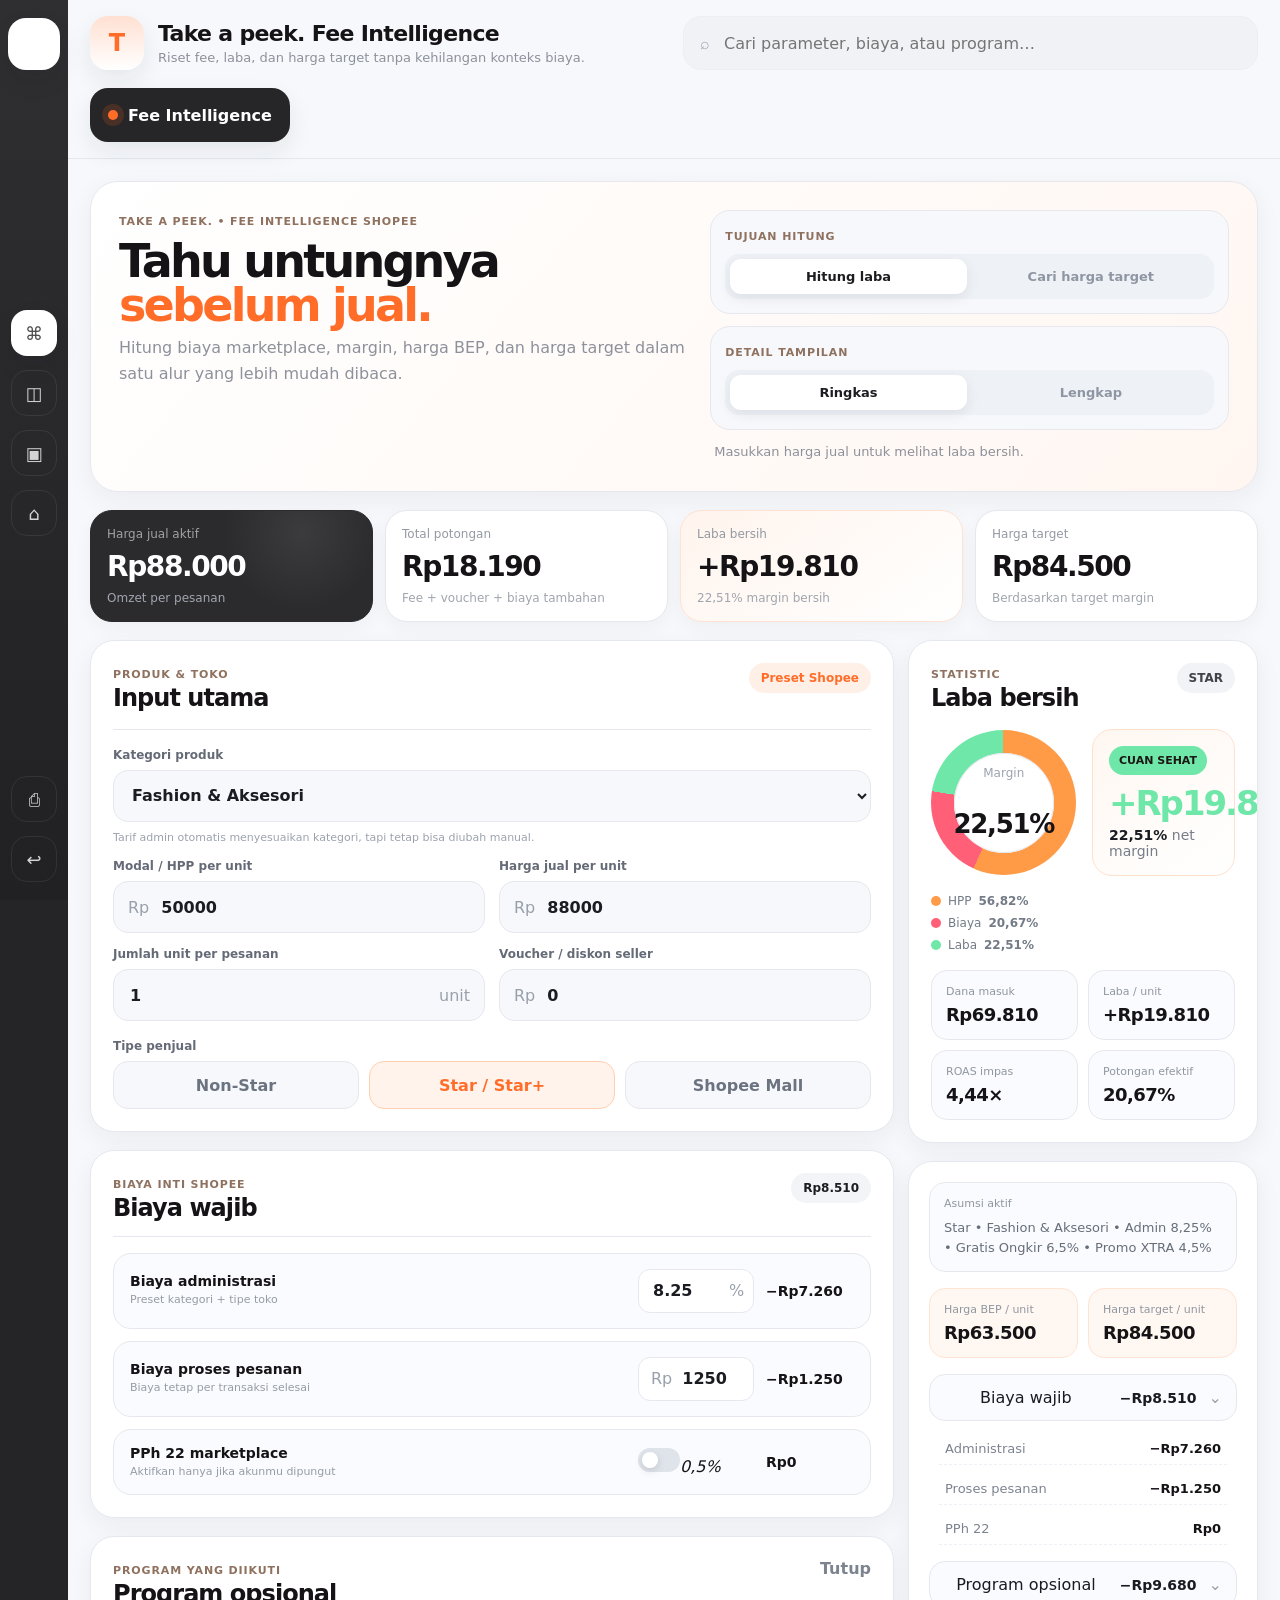
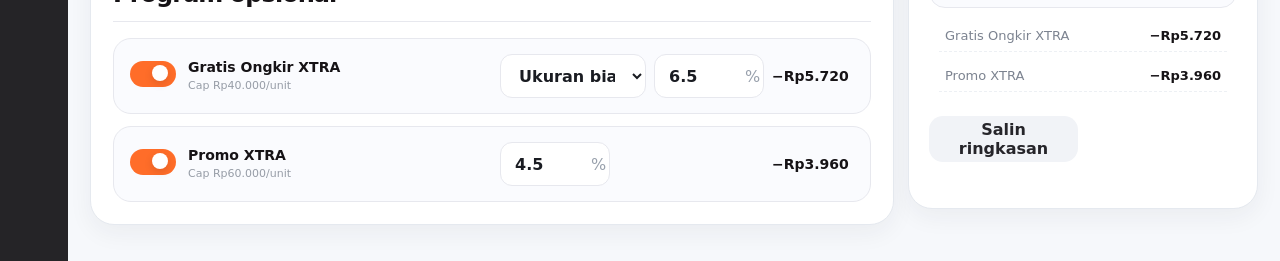
==== commit e8c66b25: "Add files via upload" ====
--- a/calculator.html
+++ b/calculator.html
@@ -36,8 +36,8 @@
         <div class="welcome-block">
           <div class="avatar">T</div>
           <div>
-            <strong>Halo, TAP Seller 👋</strong>
-            <p>Hitung harga aman, laba bersih, dan struktur biaya dengan lebih nyaman.</p>
+            <strong>Take a peek. Fee Intelligence</strong>
+            <p>Riset fee, laba, dan harga target tanpa kehilangan konteks biaya.</p>
           </div>
         </div>
 
@@ -54,14 +54,14 @@
 
       <section class="hero-banner">
         <div>
-          <span class="eyebrow">Take a peek. • Shopee calculator</span>
-          <h1>Modern dashboard untuk <em>pricing & margin</em>.</h1>
-          <p>Terinspirasi layout dashboard modern: ringkas, rapi, fokus ke output utama, tapi tetap memakai identitas TAP.</p>
+          <span class="eyebrow">Take a peek. • Fee Intelligence Shopee</span>
+          <h1>Tahu untungnya <em>sebelum jual.</em></h1>
+          <p>Hitung biaya marketplace, margin, harga BEP, dan harga target dalam satu alur yang lebih mudah dibaca.</p>
         </div>
 
         <div class="hero-actions">
           <div class="seg-card">
-            <span class="seg-label">Mode hitung</span>
+            <span class="seg-label">Tujuan hitung</span>
             <div class="segmented">
               <button type="button" class="segment active" data-calc-mode="profit">Hitung laba</button>
               <button type="button" class="segment" data-calc-mode="target">Cari harga target</button>
@@ -69,7 +69,7 @@
           </div>
 
           <div class="seg-card compact-card">
-            <span class="seg-label">Tampilan</span>
+            <span class="seg-label">Detail tampilan</span>
             <div class="segmented compact">
               <button type="button" class="segment active" data-ui-mode="simple">Ringkas</button>
               <button type="button" class="segment" data-ui-mode="complete">Lengkap</button>
--- a/assets/calculator.css
+++ b/assets/calculator.css
@@ -109,3 +109,152 @@
 @media (max-width:980px){.app-frame{grid-template-columns:1fr;padding:12px}.app-sidebar{display:none}.app-surface{padding:18px}.content-grid{grid-template-columns:1fr}.right-column{position:static}.stats-card{position:static}.topbar{grid-template-columns:1fr}.search-box,.account-pill{width:100%;justify-self:stretch}.hero-banner h1{font-size:38px}.donut-section{grid-template-columns:1fr}.donut{margin:0 auto}.field-grid,.price-guidance,.summary-actions,.economics-grid,.quick-summary{grid-template-columns:1fr 1fr}.program-controls{grid-template-columns:1fr 108px}}
 @media (max-width:720px){.app-frame{width:calc(100% - 16px);margin:8px auto;min-height:auto}.app-surface{padding:14px;border-radius:20px}.topbar{gap:14px}.welcome-block strong{font-size:18px}.welcome-block p{font-size:12px}.hero-banner,.card-panel,.stats-card,.result-card,.economics-card,.source-card,.metric-card{border-radius:20px}.hero-banner{padding:18px}.hero-banner h1{font-size:32px}.overview-grid,.field-grid,.content-grid,.scenario-grid,.price-guidance,.summary-actions,.economics-grid,.quick-summary,.seller-options{grid-template-columns:1fr}.span-2{grid-column:auto}.fee-item,.program-row,.breakdown-row{grid-template-columns:1fr}.program-controls,.program-controls.single{grid-template-columns:1fr}.donut{width:150px;height:150px}.donut>div{width:104px;height:104px}.profit-card strong{font-size:34px}}
 @media print{body{background:#fff}.page-bg,.app-sidebar,.topbar,.hero-banner,.overview-grid,.summary-actions,.source-card,.btn-main,#saveScenario,.saved-block,.advanced-section,.btn-lite,#printBtn{display:none!important}.app-frame{width:100%;margin:0;padding:0;box-shadow:none;background:#fff;display:block}.app-surface{background:#fff;padding:0}.content-grid{display:block}.card-panel{display:none}.stats-card,.result-card{box-shadow:none;border:1px solid #ddd;break-inside:avoid}}
+
+/* =========================================================
+   Fullscreen refinement — TAP dashboard
+   Reference influences layout rhythm only; content stays TAP.
+   ========================================================= */
+html,body{width:100%;min-height:100%;overflow-x:hidden}
+body{background:#f3f6fa}
+.page-bg{display:none}
+
+.app-frame{
+  width:100%;
+  min-height:100vh;
+  margin:0;
+  padding:0;
+  border-radius:0;
+  box-shadow:none;
+  display:grid;
+  grid-template-columns:76px minmax(0,1fr);
+  gap:0;
+  background:#252427;
+}
+
+.app-sidebar{
+  position:sticky;
+  top:0;
+  height:100vh;
+  border-radius:0;
+  padding:18px 12px;
+  z-index:20;
+}
+
+.app-surface{
+  min-width:0;
+  width:100%;
+  border-radius:0;
+  overflow:visible;
+  padding:22px 28px 42px;
+  background:
+    radial-gradient(900px 420px at 65% -120px,rgba(255,109,41,.055),transparent 65%),
+    #f6f8fb;
+}
+
+.topbar{
+  position:sticky;
+  top:0;
+  z-index:15;
+  margin:-22px -28px 0;
+  padding:18px 28px;
+  background:rgba(246,248,251,.92);
+  backdrop-filter:blur(18px);
+  -webkit-backdrop-filter:blur(18px);
+  border-bottom:1px solid rgba(225,229,235,.86);
+}
+
+.hero-banner{margin-top:22px}
+
+/* Prevent any child/grid item from forcing horizontal overflow. */
+.app-surface,.content-grid,.left-column,.right-column,.card-panel,.stats-card,.result-card,.economics-card,.source-card,.field,.fee-item,.program-row,.program-main,.program-controls{min-width:0}
+
+.content-grid{
+  grid-template-columns:minmax(0,1fr) minmax(340px,380px);
+  gap:18px;
+}
+
+.right-column{
+  width:100%;
+  max-width:380px;
+  justify-self:stretch;
+}
+
+.stats-card,.result-card,.economics-card,.source-card{width:100%;overflow:hidden}
+
+/* Balance the top overview so it feels like a real working dashboard. */
+.overview-grid{grid-template-columns:repeat(4,minmax(0,1fr))}
+.metric-card strong{font-size:clamp(26px,2.35vw,34px);white-space:nowrap}
+
+/* Keep fee/program rows usable when width becomes tighter. */
+.fee-item{grid-template-columns:minmax(0,1fr) 116px minmax(88px,auto)}
+.program-row{grid-template-columns:minmax(0,1fr) minmax(170px,260px) minmax(82px,auto)}
+.program-controls{grid-template-columns:minmax(120px,1fr) 106px}
+.program-controls.single{grid-template-columns:106px}
+
+/* Improve visual hierarchy without changing the calculator's content. */
+.card-panel,.stats-card,.result-card,.economics-card,.source-card{
+  border-color:#e5e9ef;
+  box-shadow:0 8px 24px rgba(35,43,58,.055);
+}
+.hero-banner{
+  border-color:#e6e8ed;
+  box-shadow:0 8px 26px rgba(35,43,58,.055);
+}
+.metric-card{box-shadow:0 6px 18px rgba(35,43,58,.045)}
+
+/* The result panel remains visible, but won't overlap or clip. */
+.right-column{position:sticky;top:90px;align-self:start}
+.stats-card{position:static}
+
+/* Smooth compact mode: preserve important controls and hide advanced only. */
+.simple-ui .advanced-section{display:none!important}
+
+/* 1280 and below: slightly slimmer result rail. */
+@media (max-width:1280px){
+  .app-frame{grid-template-columns:68px minmax(0,1fr)}
+  .app-surface{padding:20px 22px 36px}
+  .topbar{margin:-20px -22px 0;padding:16px 22px}
+  .content-grid{grid-template-columns:minmax(0,1fr) minmax(320px,350px);gap:14px}
+  .right-column{max-width:350px}
+  .hero-banner{grid-template-columns:minmax(0,1.05fr) minmax(340px,.95fr)}
+  .overview-grid{gap:12px}
+  .metric-card{padding:16px}
+  .metric-card strong{font-size:28px}
+  .donut-section{grid-template-columns:145px minmax(0,1fr)}
+  .donut{width:145px;height:145px}.donut>div{width:100px;height:100px}
+  .profit-card strong{font-size:34px}
+}
+
+/* Tablet: stop using the sticky right rail and stack cleanly. */
+@media (max-width:1080px){
+  .content-grid{grid-template-columns:1fr}
+  .right-column{position:static;max-width:none;display:grid;grid-template-columns:1fr 1fr;align-items:start}
+  .stats-card{grid-row:span 2}
+  .source-card{grid-column:1/-1}
+  .hero-banner{grid-template-columns:1fr}
+  .overview-grid{grid-template-columns:repeat(2,minmax(0,1fr))}
+}
+
+/* Mobile: full screen without the left rail, no cropped content. */
+@media (max-width:760px){
+  .app-frame{display:block;min-height:100vh;background:#f6f8fb}
+  .app-sidebar{display:none}
+  .app-surface{padding:14px 14px 28px}
+  .topbar{position:static;margin:-14px -14px 0;padding:14px;border-radius:0;grid-template-columns:1fr}
+  .search-box{display:none}
+  .account-pill{justify-self:start;height:42px}
+  .hero-banner{margin-top:14px;padding:18px}
+  .hero-banner h1{font-size:34px}
+  .hero-actions{grid-template-columns:1fr}
+  .overview-grid{grid-template-columns:1fr 1fr;gap:10px}
+  .metric-card{padding:14px}.metric-card strong{font-size:24px}
+  .content-grid{display:block}
+  .left-column,.right-column{display:grid;gap:14px}
+  .right-column{margin-top:14px}
+  .field-grid,.seller-options,.scenario-grid,.price-guidance,.summary-actions,.economics-grid,.quick-summary{grid-template-columns:1fr}
+  .span-2{grid-column:auto}
+  .fee-item,.program-row{grid-template-columns:1fr;gap:10px}
+  .program-controls,.program-controls.single{grid-template-columns:1fr}
+  .fee-item strong,.program-row strong{text-align:left}
+  .donut-section{grid-template-columns:1fr}.donut{margin:auto}
+}
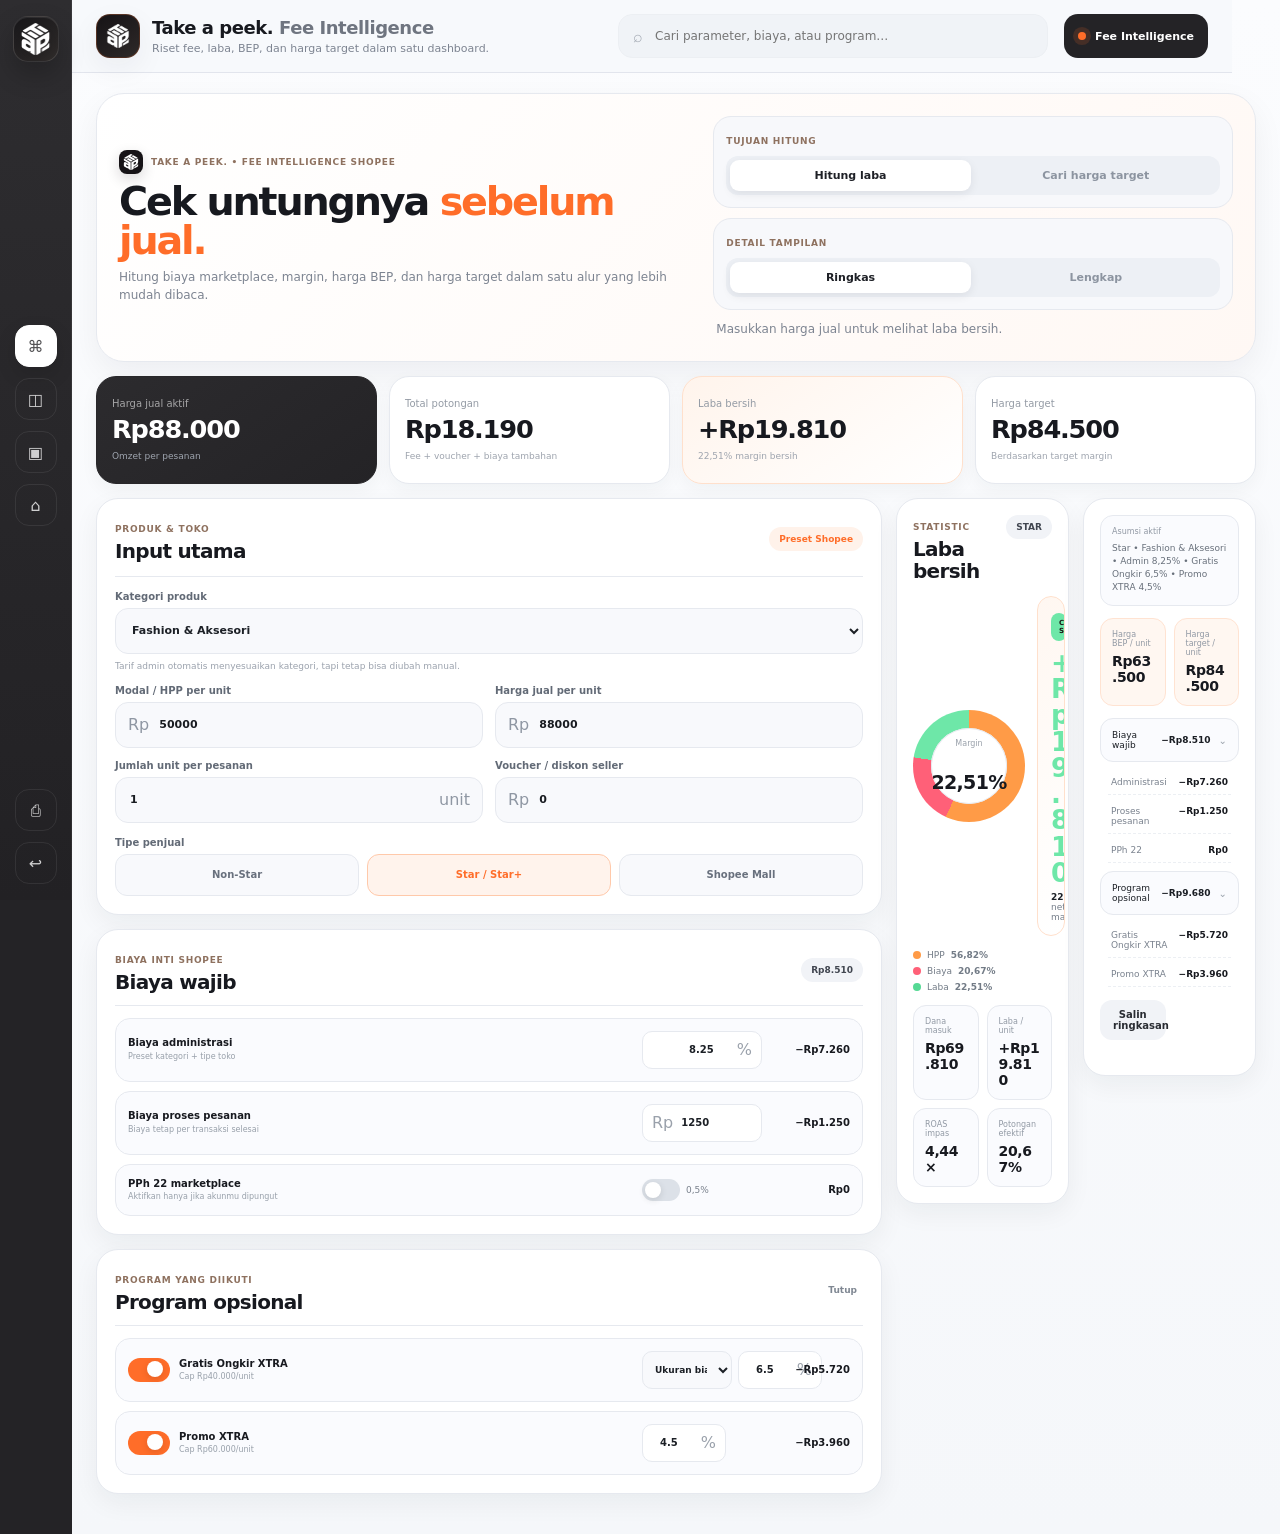
==== commit 609a390b: "Add files via upload" ====
--- a/calculator.html
+++ b/calculator.html
@@ -7,7 +7,7 @@
   <meta name="description" content="TAP Fee Intelligence — kalkulator biaya, margin, laba, dan harga target Shopee dengan UI dashboard modern.">
   <title>TAP Fee Intelligence — Take a peek.</title>
   <link rel="icon" href="./assets/favicon.png">
-  <link rel="stylesheet" href="./assets/calculator.css">
+  <link rel="stylesheet" href="./assets/calculator.css?v=20261014-3">
 </head>
 <body>
   <div class="page-bg"></div>
@@ -15,7 +15,7 @@
   <div class="app-frame">
     <aside class="app-sidebar">
       <a class="sidebar-brand" href="./index.html" aria-label="Take a peek.">
-        <img src="./assets/logo.png" alt="">
+        <img src="./assets/tap-logo-white.png" alt="Logo Take a peek.">
       </a>
 
       <nav class="sidebar-nav" aria-label="Menu aplikasi">
@@ -34,10 +34,10 @@
     <main class="app-surface">
       <header class="topbar">
         <div class="welcome-block">
-          <div class="avatar">T</div>
+          <div class="avatar brand-avatar"><img src="./assets/tap-logo-white.png" alt=""></div>
           <div>
-            <strong>Take a peek. Fee Intelligence</strong>
-            <p>Riset fee, laba, dan harga target tanpa kehilangan konteks biaya.</p>
+            <strong>Take a peek. <span class="title-muted">Fee Intelligence</span></strong>
+            <p>Riset fee, laba, BEP, dan harga target dalam satu dashboard.</p>
           </div>
         </div>
 
@@ -54,8 +54,8 @@
 
       <section class="hero-banner">
         <div>
-          <span class="eyebrow">Take a peek. • Fee Intelligence Shopee</span>
-          <h1>Tahu untungnya <em>sebelum jual.</em></h1>
+          <span class="eyebrow"><span class="eyebrow-mark"><img src="./assets/tap-logo-white.png" alt=""></span> Take a peek. • Fee Intelligence Shopee</span>
+          <h1>Cek untungnya <em>sebelum jual.</em></h1>
           <p>Hitung biaya marketplace, margin, harga BEP, dan harga target dalam satu alur yang lebih mudah dibaca.</p>
         </div>
 
@@ -414,7 +414,7 @@
     </main>
   </div>
 
-  <script src="./assets/calculator.js"></script>
+  <script src="./assets/calculator.js?v=20261014-3"></script>
   <script>
     // mirror values from JS-updated nodes when present
     const mirrorMap = [
--- a/assets/calculator.css
+++ b/assets/calculator.css
@@ -1,260 +1,577 @@
 :root{
-  --bg:#dfe9f6;
-  --ink:#161316;
+  --tap-orange:#ff6d29;
+  --tap-orange-2:#ff8b54;
+  --tap-orange-soft:#fff2ea;
+  --tap-ink:#161316;
+  --tap-brown:#453027;
+  --bg:#f3f6fa;
   --panel:#ffffff;
-  --panel-2:#f7f8fb;
-  --line:#e7e8ee;
-  --muted:#8d919b;
-  --muted-2:#afb3bc;
-  --accent:#FF6D29;
-  --accent-soft:#fff0e7;
-  --accent-deep:#453027;
-  --sidebar:#262527;
-  --ok:#4dcf89;
-  --warn:#ffbe55;
-  --risk:#ff8a65;
-  --loss:#ff6b77;
-  --shadow:0 24px 60px rgba(24,33,56,.14);
-  --shadow-soft:0 10px 24px rgba(24,33,56,.08);
-  --radius-xl:30px;
-  --radius-lg:22px;
-  --radius-md:16px;
-  --radius-sm:12px;
-}
+  --panel-soft:#f8f9fc;
+  --line:#e6e9ef;
+  --line-strong:#d9dde6;
+  --text:#17191f;
+  --muted:#7d8491;
+  --muted-2:#a3a9b3;
+  --sidebar:#242326;
+  --green:#55d994;
+  --red:#ff6078;
+  --amber:#ff9b47;
+  --shadow:0 10px 30px rgba(31,39,55,.06);
+  --shadow-lg:0 24px 70px rgba(31,39,55,.11);
+  --r-xl:28px;
+  --r-lg:22px;
+  --r-md:16px;
+  --sidebar-w:72px;
+}
+
 *{box-sizing:border-box}
-html,body{margin:0;padding:0}
-body{font-family:Inter,ui-sans-serif,system-ui,-apple-system,Segoe UI,Roboto,Arial,sans-serif;background:linear-gradient(180deg,#d8e5f2 0%,#e9eff6 100%);color:var(--ink);min-height:100vh}
-a{text-decoration:none;color:inherit}
+html{width:100%;min-width:0;overflow-x:hidden}
+body{margin:0;width:100%;min-width:0;min-height:100vh;overflow-x:hidden;background:var(--bg);color:var(--text);font-family:Inter,ui-sans-serif,system-ui,-apple-system,BlinkMacSystemFont,"Segoe UI",sans-serif}
+a{color:inherit;text-decoration:none}
 button,input,select{font:inherit}
 button{cursor:pointer}
+img,svg{max-width:100%}
 .hidden{display:none!important}
-.page-bg{position:fixed;inset:0;background:radial-gradient(600px 300px at 25% 0%,rgba(255,109,41,.08),transparent 70%),radial-gradient(500px 280px at 80% 100%,rgba(69,48,39,.08),transparent 70%);pointer-events:none}
-.app-frame{width:min(1460px,calc(100% - 48px));margin:28px auto;background:var(--sidebar);border-radius:34px;padding:16px;box-shadow:0 30px 90px rgba(16,22,38,.25);display:grid;grid-template-columns:88px 1fr;gap:16px;min-height:calc(100vh - 56px)}
-.app-sidebar{border-radius:24px;background:linear-gradient(180deg,#2f2e31 0%,#212023 100%);display:flex;flex-direction:column;align-items:center;justify-content:space-between;padding:14px 12px}
-.sidebar-brand{width:52px;height:52px;border-radius:18px;background:#fff;display:grid;place-items:center;box-shadow:var(--shadow-soft)}
-.sidebar-brand img{width:26px;height:26px;object-fit:contain}
-.sidebar-nav,.sidebar-bottom{display:flex;flex-direction:column;gap:14px;align-items:center}
-.nav-icon{width:46px;height:46px;border-radius:16px;border:1px solid rgba(255,255,255,.08);background:transparent;color:#fff;display:grid;place-items:center;transition:.2s}
-.nav-icon span{opacity:.8;font-size:18px}
-.nav-icon.active,.nav-icon:hover{background:#fff;color:#1d1c1f;box-shadow:var(--shadow-soft)}
-.app-surface{background:linear-gradient(180deg,#fafbfe 0%,#f6f7fb 100%);border-radius:26px;padding:26px;overflow:hidden}
-.topbar{display:grid;grid-template-columns:1.2fr minmax(260px,.95fr) auto;gap:18px;align-items:center}
-.welcome-block{display:flex;align-items:center;gap:14px}
-.avatar{width:54px;height:54px;border-radius:18px;background:linear-gradient(180deg,#ffe0d2,#fff);display:grid;place-items:center;color:var(--accent);font-weight:800;font-size:24px;box-shadow:var(--shadow-soft)}
-.welcome-block strong{display:block;font-size:22px;letter-spacing:-.03em}
-.welcome-block p{margin:4px 0 0;color:var(--muted);font-size:13px}
-.search-box{height:54px;border-radius:18px;background:#f0f2f6;border:1px solid #eceef2;display:flex;align-items:center;padding:0 16px;gap:12px;color:#a0a6b2}
-.search-box input{width:100%;background:transparent;border:0;outline:0;color:#8f94a0}
-.account-pill{height:54px;border-radius:18px;background:#262527;color:#fff;padding:0 18px;display:flex;align-items:center;gap:10px;justify-self:end;box-shadow:var(--shadow-soft)}
-.dot-live{width:10px;height:10px;border-radius:999px;background:var(--accent);box-shadow:0 0 0 6px rgba(255,109,41,.16)}
-.hero-banner{display:grid;grid-template-columns:1.05fr .95fr;gap:18px;margin-top:26px;background:linear-gradient(130deg,#ffffff 0%,#fff6f1 100%);border:1px solid var(--line);border-radius:28px;padding:28px;box-shadow:var(--shadow-soft)}
-.eyebrow,.kicker,.seg-label{display:inline-flex;align-items:center;gap:7px;font-size:11px;font-weight:700;text-transform:uppercase;letter-spacing:.08em;color:#8f715f}
-.hero-banner h1{margin:10px 0 8px;font-size:46px;line-height:.96;letter-spacing:-.06em;max-width:580px}
-.hero-banner h1 em{font-style:normal;color:var(--accent)}
-.hero-banner p{margin:0;color:var(--muted);max-width:600px;line-height:1.6}
-.hero-actions{display:grid;gap:12px;align-content:start}
-.seg-card{background:#f7f8fb;border:1px solid var(--line);border-radius:20px;padding:14px}
-.segmented{display:flex;gap:6px;background:#eef1f6;border-radius:14px;padding:5px;margin-top:10px}
-.segment{border:0;background:transparent;color:#8f96a3;padding:10px 14px;border-radius:11px;font-size:13px;font-weight:700;flex:1}
-.segment.active{background:#fff;color:#1d1c21;box-shadow:0 4px 14px rgba(18,18,24,.08)}
-.mode-note{margin:0;color:#7f8693;font-size:13px;padding:0 4px}
-.overview-grid{display:grid;grid-template-columns:repeat(4,1fr);gap:14px;margin-top:18px}
-.metric-card{background:#fff;border:1px solid var(--line);border-radius:22px;padding:18px 18px 16px;box-shadow:var(--shadow-soft)}
-.metric-card.dark{background:#2b2b2e;color:#fff;border-color:#2b2b2e;background-image:radial-gradient(circle at 75% 20%,rgba(255,255,255,.08),transparent 34%)}
-.metric-card.accent{background:linear-gradient(145deg,#fff4ed,#fff);border-color:#ffe2d2}
-.metric-card span{display:block;font-size:12px;color:#9499a3}
-.metric-card.dark span{color:rgba(255,255,255,.56)}
-.metric-card strong{display:block;font-size:34px;line-height:1;margin-top:12px;letter-spacing:-.05em}
-.metric-card small{display:block;margin-top:10px;color:#a0a5ae;font-size:12px}
-.content-grid{display:grid;grid-template-columns:minmax(0,1.28fr) 380px;gap:18px;margin-top:18px;align-items:start}
-.left-column{display:grid;gap:18px}
-.right-column{display:grid;gap:18px;position:sticky;top:18px}
-.card-panel,.stats-card,.result-card,.economics-card,.source-card{background:#fff;border:1px solid var(--line);border-radius:24px;box-shadow:var(--shadow-soft)}
-.card-panel{padding:22px}
-.panel-head{display:flex;justify-content:space-between;gap:16px;align-items:flex-start;padding-bottom:18px;border-bottom:1px solid var(--line);margin-bottom:18px}
-.panel-head.compact{padding-bottom:14px;margin-bottom:16px}
-.panel-head.compact.no-border{padding-bottom:0;border-bottom:0;margin-bottom:14px}
-.panel-head h2,.stats-head h2{margin:4px 0 0;font-size:24px;line-height:1.05;letter-spacing:-.04em}
-.pill,.seller-chip,.health-pill,.mini-total{display:inline-flex;align-items:center;justify-content:center;padding:8px 12px;border-radius:999px;font-size:12px;font-weight:700}
-.pill{background:var(--accent-soft);color:var(--accent)}
-.mini-total{background:#f2f4f8;color:#1d1c20}
-.field-grid{display:grid;grid-template-columns:1fr 1fr;gap:14px}.small-gap{gap:12px}.span-2{grid-column:1/-1}
-.field label,.mini-label{display:block;font-size:12px;font-weight:700;color:#646a76;margin:0 0 8px}
-.field small{display:block;margin-top:8px;color:#9ca2ad;font-size:11px;line-height:1.4}
-.input-shell,select{height:52px;border-radius:15px;border:1px solid var(--line);background:var(--panel-2);display:flex;align-items:center;padding:0 14px;gap:10px;color:#98a0ac;transition:.2s}
-.input-shell:focus-within,select:focus{outline:none;border-color:#ffbb97;box-shadow:0 0 0 4px rgba(255,109,41,.10);background:#fff}
-.input-shell input{width:100%;border:0;background:transparent;outline:0;color:#1a1c22;font-weight:600}
-select{width:100%;color:#1a1c22;font-weight:600}
-.sub-block{margin-top:18px}
-.seller-options{display:grid;grid-template-columns:repeat(3,1fr);gap:10px}.seller-options label{position:relative}.seller-options input{position:absolute;opacity:0}.seller-options span{display:flex;align-items:center;justify-content:center;height:48px;border-radius:15px;border:1px solid var(--line);background:var(--panel-2);font-weight:700;color:#6c7380;transition:.2s}.seller-options input:checked+span{background:#fff3ec;border-color:#ffceb0;color:var(--accent)}
-.switch-card{margin-top:14px;display:flex;gap:12px;align-items:flex-start;border:1px solid var(--line);background:#fff8f4;padding:14px;border-radius:16px}.switch-card b{display:block;font-size:13px}.switch-card small{display:block;color:#8f96a2;margin-top:4px;line-height:1.45}
-.switch-card input,.toggle input{position:absolute;opacity:0}.switch-ui,.toggle span{position:relative;display:inline-block;width:42px;height:24px;flex:0 0 auto;background:#dfe3ea;border-radius:999px}.switch-ui:after,.toggle span:after{content:"";position:absolute;left:4px;top:4px;width:16px;height:16px;border-radius:50%;background:#fff;box-shadow:0 3px 8px rgba(0,0,0,.12);transition:.2s}.switch-card input:checked+.switch-ui,.toggle input:checked+span{background:var(--accent)}.switch-card input:checked+.switch-ui:after,.toggle input:checked+span:after{transform:translateX(18px)}
-.fee-stack,.program-list{display:grid;gap:12px}.fee-item,.program-row{display:grid;grid-template-columns:minmax(0,1.25fr) auto auto;gap:12px;align-items:center;padding:15px 16px;border:1px solid var(--line);background:#fafbfe;border-radius:18px}.fee-copy b,.program-main b{display:block;font-size:14px}.fee-copy small,.program-main small{display:block;color:#969ca6;margin-top:3px;font-size:11px;line-height:1.4}.mini-input{display:flex;align-items:center;gap:8px;min-width:110px;height:44px;padding:0 12px;border-radius:12px;background:#fff;border:1px solid var(--line);color:#98a0ac}.mini-input input{width:70px;border:0;background:transparent;outline:0;color:#1a1c22;font-weight:700}.mini-input.money input{width:80px}.static-rate{font-size:13px;font-weight:700;color:#6d7480}.fee-item strong,.program-row strong,.breakdown-row strong{font-size:14px;white-space:nowrap}
-.program-row{grid-template-columns:minmax(0,1.15fr) auto auto}.program-main{display:flex;align-items:center;gap:12px}.program-controls{display:grid;grid-template-columns:150px 108px;gap:8px;align-items:center}.program-controls.single{grid-template-columns:108px}.program-controls select,#spayTenor{height:44px;border-radius:12px;background:#fff}.toggle.big span{width:46px;height:26px}
-.program-list.collapsed{display:none}
-.text-btn,.saved-head button,#clearScenarios{border:0;background:transparent;color:#7c8490;font-weight:700;padding:0}.text-btn:hover,.saved-head button:hover,#clearScenarios:hover{color:var(--accent)}
-.btn-lite,.btn-main{border:0;height:46px;border-radius:14px;font-weight:700;padding:0 16px}.btn-lite{background:#f1f3f7;color:#26252a}.btn-lite:hover{background:#e9edf4}.btn-main{width:100%;background:var(--accent);color:#fff;box-shadow:0 12px 24px rgba(255,109,41,.22)}
-.scenario-grid{display:grid;grid-template-columns:repeat(3,1fr);gap:12px}.scenario{padding:16px;border-radius:18px;border:1px solid var(--line);background:#fafbfe}.scenario.current{background:#fff5ee;border-color:#ffd1b5}.scenario span{display:block;font-size:11px;color:#8f96a2}.scenario strong{display:block;margin:10px 0 12px;font-size:26px;letter-spacing:-.05em}.scenario b{font-size:13px}
-.saved-block{margin-top:16px;padding-top:16px;border-top:1px solid var(--line)}.saved-head{display:flex;justify-content:space-between;align-items:center;margin-bottom:10px;color:#7c8390;font-size:12px;font-weight:700}.saved-list{display:grid;gap:8px}.saved-item{display:flex;align-items:center;justify-content:space-between;gap:10px;padding:10px 12px;background:#f7f8fb;border:1px solid var(--line);border-radius:14px}.saved-item span{font-size:12px;color:#7f8692}.saved-item b{font-size:12px}.saved-item button{border:0;background:transparent;font-size:18px;color:#9096a1}.empty-state{font-size:12px;color:#9ca2ad}
-.stats-card{padding:22px;position:sticky;top:18px}.stats-head{display:flex;justify-content:space-between;align-items:flex-start;gap:16px}.seller-chip{background:#f1f3f7;color:#41424a}.donut-section{display:grid;grid-template-columns:170px 1fr;gap:16px;align-items:center;margin:18px 0}.donut{width:170px;height:170px;border-radius:50%;background:conic-gradient(#ff9b47 0 56.8%,#ff6078 56.8% 77.5%,#6ee7a8 77.5% 100%);display:grid;place-items:center}.donut>div{width:118px;height:118px;border-radius:50%;background:#fff;display:grid;place-items:center;text-align:center;box-shadow:inset 0 0 0 1px var(--line)}.donut span{font-size:12px;color:#9ca3ae}.donut strong{display:block;margin-top:3px;font-size:26px;letter-spacing:-.05em}
-.profit-card{padding:16px;border-radius:20px;background:linear-gradient(145deg,#fff7f1,#ffffff);border:1px solid #ffe0cc}.health-label{display:inline-flex;align-items:center;gap:8px;padding:8px 10px;border-radius:999px;background:#d2f7e2;color:#173822;font-size:11px;font-weight:800;text-transform:uppercase}.profit-card strong{display:block;margin:12px 0 8px;font-size:42px;line-height:.95;letter-spacing:-.06em}.profit-card div{font-size:14px;color:#767d89}.profit-card b{color:#191c22}
-.legend-list{display:flex;gap:12px;flex-wrap:wrap}.legend-list.vertical{flex-direction:column;gap:8px}.legend-list span{display:flex;align-items:center;gap:7px;font-size:12px;color:#737b86}.legend-dot{width:10px;height:10px;border-radius:50%}.legend-dot.hpp{background:#ff9b47}.legend-dot.fee{background:#ff6078}.legend-dot.profit{background:#6ee7a8}
-.quick-summary{display:grid;grid-template-columns:1fr 1fr;gap:10px;margin-top:18px}.quick-summary div{padding:14px;border:1px solid var(--line);background:#fafbfe;border-radius:16px}.quick-summary span,.assumption-card span,.price-guidance span,.economics-grid span{display:block;color:#9096a0;font-size:11px}.quick-summary strong,.price-guidance strong,.economics-grid strong{display:block;margin-top:6px;font-size:18px;letter-spacing:-.03em}
-.result-card,.economics-card,.source-card{padding:20px}.assumption-card{padding:14px;border-radius:16px;background:#fafbfe;border:1px solid var(--line)}.assumption-card p{margin:8px 0 0;line-height:1.5;color:#676e7a;font-size:13px}.price-guidance{display:grid;grid-template-columns:1fr 1fr;gap:10px;margin-top:16px}.price-guidance>div{padding:14px;border-radius:16px;background:#fff7f1;border:1px solid #ffe4d3}
-.breakdown-card{display:grid;gap:10px;margin-top:16px}.breakdown-row{width:100%;display:grid;grid-template-columns:1fr auto auto;gap:12px;align-items:center;border:1px solid var(--line);background:#fafbfe;border-radius:16px;padding:13px 14px;color:#181c22}.breakdown-row em{font-style:normal;color:#9aa0a9}.breakdown-detail{padding:2px 10px 6px 10px;display:grid;gap:8px}.breakdown-detail div{display:flex;justify-content:space-between;gap:12px;padding:8px 6px;border-bottom:1px dashed #edf0f4;font-size:13px}.breakdown-detail span{color:#7c8390}.summary-actions{display:grid;grid-template-columns:1fr 1fr;gap:10px;margin-top:18px}.copy-status{min-height:18px;margin-top:8px;font-size:12px;color:#7f8692}
-.economics-grid{display:grid;grid-template-columns:1fr 1fr;gap:10px}.economics-grid div{padding:14px;border:1px solid var(--line);background:#fafbfe;border-radius:16px}.health-pill{background:#eefcf4;color:#33a05d;border:1px solid #cdeedc}
-.source-card summary{list-style:none;cursor:pointer;font-weight:800;font-size:14px;display:flex;justify-content:space-between;align-items:center}.source-card summary::-webkit-details-marker{display:none}.source-content{display:grid;gap:8px;margin-top:14px}.source-content a{padding:10px 12px;border-radius:12px;background:#fafbfe;border:1px solid var(--line);font-size:13px}.source-content p{margin:6px 0 0;color:#7b828d;font-size:12px;line-height:1.5}
-.simple-ui .advanced-section{display:none!important}
-@media (max-width:1280px){.content-grid{grid-template-columns:minmax(0,1fr) 360px}.topbar{grid-template-columns:1fr 1fr}.account-pill{grid-column:1/-1;justify-self:start}.hero-banner{grid-template-columns:1fr}.overview-grid{grid-template-columns:repeat(2,1fr)}}
-@media (max-width:980px){.app-frame{grid-template-columns:1fr;padding:12px}.app-sidebar{display:none}.app-surface{padding:18px}.content-grid{grid-template-columns:1fr}.right-column{position:static}.stats-card{position:static}.topbar{grid-template-columns:1fr}.search-box,.account-pill{width:100%;justify-self:stretch}.hero-banner h1{font-size:38px}.donut-section{grid-template-columns:1fr}.donut{margin:0 auto}.field-grid,.price-guidance,.summary-actions,.economics-grid,.quick-summary{grid-template-columns:1fr 1fr}.program-controls{grid-template-columns:1fr 108px}}
-@media (max-width:720px){.app-frame{width:calc(100% - 16px);margin:8px auto;min-height:auto}.app-surface{padding:14px;border-radius:20px}.topbar{gap:14px}.welcome-block strong{font-size:18px}.welcome-block p{font-size:12px}.hero-banner,.card-panel,.stats-card,.result-card,.economics-card,.source-card,.metric-card{border-radius:20px}.hero-banner{padding:18px}.hero-banner h1{font-size:32px}.overview-grid,.field-grid,.content-grid,.scenario-grid,.price-guidance,.summary-actions,.economics-grid,.quick-summary,.seller-options{grid-template-columns:1fr}.span-2{grid-column:auto}.fee-item,.program-row,.breakdown-row{grid-template-columns:1fr}.program-controls,.program-controls.single{grid-template-columns:1fr}.donut{width:150px;height:150px}.donut>div{width:104px;height:104px}.profit-card strong{font-size:34px}}
-@media print{body{background:#fff}.page-bg,.app-sidebar,.topbar,.hero-banner,.overview-grid,.summary-actions,.source-card,.btn-main,#saveScenario,.saved-block,.advanced-section,.btn-lite,#printBtn{display:none!important}.app-frame{width:100%;margin:0;padding:0;box-shadow:none;background:#fff;display:block}.app-surface{background:#fff;padding:0}.content-grid{display:block}.card-panel{display:none}.stats-card,.result-card{box-shadow:none;border:1px solid #ddd;break-inside:avoid}}
-
-/* =========================================================
-   Fullscreen refinement — TAP dashboard
-   Reference influences layout rhythm only; content stays TAP.
-   ========================================================= */
-html,body{width:100%;min-height:100%;overflow-x:hidden}
-body{background:#f3f6fa}
 .page-bg{display:none}
 
+/* ---------- App shell ---------- */
 .app-frame{
   width:100%;
+  max-width:100%;
   min-height:100vh;
-  margin:0;
-  padding:0;
-  border-radius:0;
-  box-shadow:none;
   display:grid;
-  grid-template-columns:76px minmax(0,1fr);
-  gap:0;
-  background:#252427;
-}
-
+  grid-template-columns:var(--sidebar-w) minmax(0,1fr);
+  background:var(--sidebar);
+}
 .app-sidebar{
   position:sticky;
   top:0;
+  z-index:40;
   height:100vh;
-  border-radius:0;
-  padding:18px 12px;
-  z-index:20;
-}
+  display:flex;
+  flex-direction:column;
+  align-items:center;
+  justify-content:space-between;
+  padding:16px 10px;
+  background:linear-gradient(180deg,#2e2d30 0%,#222124 100%);
+  border-right:1px solid rgba(255,255,255,.06);
+}
+.sidebar-brand{
+  width:46px;height:46px;border-radius:15px;background:#fff;display:grid;place-items:center;
+  box-shadow:0 8px 22px rgba(0,0,0,.14)
+}
+.sidebar-brand img{width:26px;height:26px;object-fit:contain}
+.sidebar-nav,.sidebar-bottom{display:flex;flex-direction:column;gap:11px;align-items:center}
+.nav-icon{
+  width:42px;height:42px;border:1px solid rgba(255,255,255,.08);border-radius:14px;
+  display:grid;place-items:center;background:transparent;color:#fff;transition:.18s ease
+}
+.nav-icon span{font-size:16px;opacity:.78}
+.nav-icon:hover,.nav-icon.active{background:#fff;color:#1f1e21;border-color:#fff;box-shadow:0 8px 20px rgba(0,0,0,.12)}
 
 .app-surface{
+  width:100%;
   min-width:0;
-  width:100%;
-  border-radius:0;
-  overflow:visible;
-  padding:22px 28px 42px;
+  min-height:100vh;
+  padding:0 24px 40px;
   background:
-    radial-gradient(900px 420px at 65% -120px,rgba(255,109,41,.055),transparent 65%),
-    #f6f8fb;
-}
-
+    radial-gradient(900px 420px at 72% -140px,rgba(255,109,41,.065),transparent 70%),
+    linear-gradient(180deg,#f7f9fc 0%,#f2f5f9 100%);
+}
+
+/* ---------- Top bar ---------- */
 .topbar{
-  position:sticky;
-  top:0;
-  z-index:15;
-  margin:-22px -28px 0;
-  padding:18px 28px;
-  background:rgba(246,248,251,.92);
+  position:sticky;top:0;z-index:30;
+  min-width:0;
+  display:grid;
+  grid-template-columns:minmax(260px,1fr) minmax(240px,430px) auto;
+  gap:16px;
+  align-items:center;
+  margin:0 -24px;
+  padding:14px 24px;
+  border-bottom:1px solid rgba(224,228,235,.90);
+  background:rgba(247,249,252,.92);
   backdrop-filter:blur(18px);
   -webkit-backdrop-filter:blur(18px);
-  border-bottom:1px solid rgba(225,229,235,.86);
-}
-
-.hero-banner{margin-top:22px}
-
-/* Prevent any child/grid item from forcing horizontal overflow. */
-.app-surface,.content-grid,.left-column,.right-column,.card-panel,.stats-card,.result-card,.economics-card,.source-card,.field,.fee-item,.program-row,.program-main,.program-controls{min-width:0}
-
+}
+.welcome-block{min-width:0;display:flex;align-items:center;gap:12px}
+.avatar{width:44px;height:44px;flex:0 0 44px;border-radius:14px;display:grid;place-items:center;background:linear-gradient(145deg,#ffe0d2,#fff);color:var(--tap-orange);font-size:20px;font-weight:850;box-shadow:var(--shadow)}
+.welcome-block>div:last-child{min-width:0}
+.welcome-block strong{display:block;font-size:18px;line-height:1.2;letter-spacing:-.025em;white-space:nowrap;overflow:hidden;text-overflow:ellipsis}
+.welcome-block p{margin:3px 0 0;color:var(--muted);font-size:11px;white-space:nowrap;overflow:hidden;text-overflow:ellipsis}
+.search-box{min-width:0;height:44px;display:flex;align-items:center;gap:10px;padding:0 14px;border:1px solid #eceff3;background:#f0f3f7;border-radius:14px;color:#a4aab4}
+.search-box input{min-width:0;width:100%;border:0;outline:0;background:transparent;color:#7f8690;font-size:12px}
+.account-pill{height:44px;display:flex;align-items:center;gap:9px;padding:0 14px;border-radius:14px;background:#242326;color:#fff;font-size:11px;font-weight:800;white-space:nowrap}
+.dot-live{width:8px;height:8px;border-radius:50%;background:var(--tap-orange);box-shadow:0 0 0 5px rgba(255,109,41,.15)}
+
+/* ---------- Hero ---------- */
+.hero-banner{
+  min-width:0;
+  display:grid;
+  grid-template-columns:minmax(0,1.05fr) minmax(330px,.95fr);
+  gap:20px;
+  align-items:start;
+  margin-top:20px;
+  padding:22px;
+  border:1px solid var(--line);
+  border-radius:var(--r-xl);
+  background:linear-gradient(135deg,#fff 0%,#fff8f4 100%);
+  box-shadow:var(--shadow);
+}
+.hero-banner>div{min-width:0}
+.eyebrow,.kicker,.seg-label{display:inline-flex;align-items:center;color:#8e715f;font-size:9px;font-weight:800;letter-spacing:.08em;text-transform:uppercase}
+.hero-banner h1{margin:8px 0 8px;max-width:680px;font-size:clamp(32px,3.1vw,48px);line-height:.98;letter-spacing:-.055em}
+.hero-banner h1 em{font-style:normal;color:var(--tap-orange)}
+.hero-banner p{margin:0;color:var(--muted);font-size:12px;line-height:1.55;max-width:680px}
+.hero-actions{min-width:0;display:grid;grid-template-columns:1fr;gap:10px}
+.seg-card{min-width:0;padding:12px;border:1px solid var(--line);border-radius:18px;background:#f7f8fb}
+.segmented{min-width:0;display:grid;grid-template-columns:1fr 1fr;gap:5px;margin-top:8px;padding:4px;border-radius:12px;background:#edf0f5}
+.segment{min-width:0;border:0;background:transparent;color:#8c94a0;padding:9px 10px;border-radius:9px;font-size:11px;font-weight:800;white-space:normal;line-height:1.2}
+.segment.active{background:#fff;color:#1e2026;box-shadow:0 3px 10px rgba(24,27,36,.08)}
+.mode-note{margin:0;padding:0 3px;color:#959ca7;font-size:10px}
+
+/* ---------- Top metrics ---------- */
+.overview-grid{min-width:0;display:grid;grid-template-columns:repeat(4,minmax(0,1fr));gap:12px;margin-top:14px}
+.metric-card{min-width:0;padding:15px;border:1px solid var(--line);border-radius:20px;background:#fff;box-shadow:0 6px 18px rgba(31,39,55,.045)}
+.metric-card.dark{color:#fff;background:linear-gradient(145deg,#2c2b2e,#242326);border-color:#28272a}
+.metric-card.accent{background:linear-gradient(145deg,#fff4ec,#fff);border-color:#ffe0cc}
+.metric-card span{display:block;color:#949ba5;font-size:10px}
+.metric-card.dark span{color:rgba(255,255,255,.58)}
+.metric-card strong{display:block;min-width:0;margin-top:8px;font-size:clamp(22px,2vw,30px);line-height:1;letter-spacing:-.045em;overflow-wrap:anywhere}
+.metric-card small{display:block;margin-top:7px;color:#9ea4ae;font-size:9px;line-height:1.35}
+
+/* ---------- Main content ---------- */
 .content-grid{
-  grid-template-columns:minmax(0,1fr) minmax(340px,380px);
-  gap:18px;
-}
-
-.right-column{
-  width:100%;
-  max-width:380px;
-  justify-self:stretch;
-}
-
-.stats-card,.result-card,.economics-card,.source-card{width:100%;overflow:hidden}
-
-/* Balance the top overview so it feels like a real working dashboard. */
-.overview-grid{grid-template-columns:repeat(4,minmax(0,1fr))}
-.metric-card strong{font-size:clamp(26px,2.35vw,34px);white-space:nowrap}
-
-/* Keep fee/program rows usable when width becomes tighter. */
-.fee-item{grid-template-columns:minmax(0,1fr) 116px minmax(88px,auto)}
-.program-row{grid-template-columns:minmax(0,1fr) minmax(170px,260px) minmax(82px,auto)}
-.program-controls{grid-template-columns:minmax(120px,1fr) 106px}
-.program-controls.single{grid-template-columns:106px}
-
-/* Improve visual hierarchy without changing the calculator's content. */
-.card-panel,.stats-card,.result-card,.economics-card,.source-card{
-  border-color:#e5e9ef;
-  box-shadow:0 8px 24px rgba(35,43,58,.055);
-}
-.hero-banner{
-  border-color:#e6e8ed;
-  box-shadow:0 8px 26px rgba(35,43,58,.055);
-}
-.metric-card{box-shadow:0 6px 18px rgba(35,43,58,.045)}
-
-/* The result panel remains visible, but won't overlap or clip. */
-.right-column{position:sticky;top:90px;align-self:start}
-.stats-card{position:static}
-
-/* Smooth compact mode: preserve important controls and hide advanced only. */
+  min-width:0;
+  display:grid;
+  grid-template-columns:minmax(0,1fr) minmax(310px,360px);
+  gap:14px;
+  align-items:start;
+  margin-top:14px;
+}
+.left-column,.right-column{min-width:0;display:grid;gap:14px}
+.right-column{position:sticky;top:86px;align-self:start}
+.card-panel,.stats-card,.result-card,.economics-card,.source-card{min-width:0;width:100%;overflow:hidden;border:1px solid var(--line);border-radius:22px;background:#fff;box-shadow:var(--shadow)}
+.card-panel{padding:18px}
+.panel-head,.stats-head{min-width:0;display:flex;align-items:flex-start;justify-content:space-between;gap:14px}
+.panel-head{padding-bottom:14px;margin-bottom:14px;border-bottom:1px solid var(--line)}
+.panel-head.compact{padding-bottom:12px;margin-bottom:12px}
+.panel-head.no-border{padding-bottom:0;margin-bottom:12px;border-bottom:0}
+.panel-head>div,.stats-head>div{min-width:0}
+.panel-head h2,.stats-head h2{margin:4px 0 0;font-size:20px;line-height:1.1;letter-spacing:-.035em}
+.pill,.seller-chip,.health-pill,.mini-total{display:inline-flex;align-items:center;justify-content:center;flex:0 0 auto;padding:7px 10px;border-radius:999px;font-size:9px;font-weight:800}
+.pill{background:var(--tap-orange-soft);color:var(--tap-orange)}
+.seller-chip,.mini-total{background:#f1f3f7;color:#414650}
+
+/* ---------- Form ---------- */
+.field-grid{min-width:0;display:grid;grid-template-columns:repeat(2,minmax(0,1fr));gap:12px}.span-2{grid-column:1/-1}.field{min-width:0}
+.field label,.mini-label{display:block;margin:0 0 6px;color:#626a76;font-size:10px;font-weight:800}
+.field small{display:block;margin-top:6px;color:#9ba2ad;font-size:9px;line-height:1.4}
+.input-shell,select{min-width:0;max-width:100%;height:46px;border:1px solid var(--line);border-radius:13px;background:var(--panel-soft);color:#8f97a3;transition:.18s}
+.input-shell{display:flex;align-items:center;gap:8px;padding:0 12px}
+.input-shell:focus-within,select:focus{outline:none;background:#fff;border-color:#ffc5a5;box-shadow:0 0 0 3px rgba(255,109,41,.08)}
+.input-shell input{min-width:0;width:100%;border:0;outline:0;background:transparent;color:#181b20;font-size:11px;font-weight:750}
+select{width:100%;padding:0 12px;color:#1c2026;font-size:11px;font-weight:750}
+.sub-block{margin-top:14px}
+.seller-options{min-width:0;display:grid;grid-template-columns:repeat(3,minmax(0,1fr));gap:8px}
+.seller-options label{min-width:0;position:relative}.seller-options input{position:absolute;opacity:0}.seller-options span{min-width:0;height:42px;display:flex;align-items:center;justify-content:center;padding:0 8px;border:1px solid var(--line);border-radius:12px;background:var(--panel-soft);color:#68707d;font-size:10px;font-weight:800;text-align:center}.seller-options input:checked+span{background:#fff3ec;border-color:#ffc9aa;color:var(--tap-orange)}
+.switch-card{min-width:0;display:flex;align-items:flex-start;gap:10px;margin-top:12px;padding:12px;border:1px solid var(--line);border-radius:14px;background:#fff8f4}
+.switch-card input,.toggle input{position:absolute;opacity:0}
+.switch-ui,.toggle span{position:relative;display:inline-block;width:38px;height:22px;flex:0 0 auto;border-radius:999px;background:#dce1e8;transition:.18s}
+.switch-ui:after,.toggle span:after{content:"";position:absolute;left:3px;top:3px;width:16px;height:16px;border-radius:50%;background:#fff;box-shadow:0 2px 7px rgba(0,0,0,.12);transition:.18s}
+.switch-card input:checked+.switch-ui,.toggle input:checked+span{background:var(--tap-orange)}
+.switch-card input:checked+.switch-ui:after,.toggle input:checked+span:after{transform:translateX(16px)}
+.switch-card b{display:block;font-size:10px}.switch-card small{display:block;margin-top:3px;color:#9098a4;font-size:9px;line-height:1.4}
+
+/* ---------- Fee/program rows ---------- */
+.fee-stack,.program-list{min-width:0;display:grid;gap:9px}.program-list.collapsed{display:none}
+.fee-item,.program-row{min-width:0;display:grid;grid-template-columns:minmax(0,1fr) minmax(100px,120px) minmax(78px,auto);gap:10px;align-items:center;padding:12px;border:1px solid var(--line);border-radius:15px;background:#fafbfe}
+.fee-copy,.program-main{min-width:0}.fee-copy b,.program-main b{display:block;font-size:10px;line-height:1.35}.fee-copy small,.program-main small{display:block;margin-top:2px;color:#98a0aa;font-size:8px;line-height:1.35}
+.fee-item strong,.program-row strong{min-width:0;font-size:10px;text-align:right;white-space:nowrap}
+.mini-input{min-width:0;height:38px;display:flex;align-items:center;gap:6px;padding:0 9px;border:1px solid var(--line);border-radius:10px;background:#fff;color:#9aa1ab}
+.mini-input input{min-width:0;width:100%;border:0;outline:0;background:transparent;color:#1b1f25;font-size:10px;font-weight:800;text-align:right}
+.mini-input.money input{text-align:left}
+.static-rate{font-size:10px;font-weight:800;color:#6f7682}
+.toggle{display:flex;align-items:center;gap:6px;min-width:0}.toggle em{font-style:normal;color:#777f8a;font-size:9px}.toggle.big span{width:42px;height:24px}
+.program-main{display:flex;align-items:center;gap:9px}
+.program-controls{min-width:0;display:grid;grid-template-columns:minmax(90px,1fr) 84px;gap:6px}.program-controls.single{grid-template-columns:84px}.program-controls select,#spayTenor{height:38px;border-radius:10px;padding:0 8px;font-size:9px}
+.text-btn,.saved-head button,#clearScenarios{border:0;background:transparent;color:#7f8792;font-size:9px;font-weight:800}.text-btn:hover,.saved-head button:hover,#clearScenarios:hover{color:var(--tap-orange)}
+.btn-lite,.btn-main{border:0;border-radius:12px;font-weight:800}.btn-lite{height:40px;padding:0 13px;background:#f1f3f7;color:#292c32;font-size:10px}.btn-main{height:42px;width:100%;margin-top:10px;background:var(--tap-orange);color:#fff;font-size:10px;box-shadow:0 9px 18px rgba(255,109,41,.18)}
+
+/* ---------- Scenarios ---------- */
+.scenario-grid{min-width:0;display:grid;grid-template-columns:repeat(3,minmax(0,1fr));gap:9px}
+.scenario{min-width:0;padding:12px;border:1px solid var(--line);border-radius:14px;background:#fafbfe}.scenario.current{background:#fff5ee;border-color:#ffd5bd}.scenario span{display:block;color:#8f97a2;font-size:8px}.scenario strong{display:block;margin:7px 0;font-size:18px;letter-spacing:-.04em;overflow-wrap:anywhere}.scenario b{font-size:9px;overflow-wrap:anywhere}
+.saved-block{margin-top:12px;padding-top:12px;border-top:1px solid var(--line)}.saved-head{display:flex;justify-content:space-between;gap:10px;color:#7b838e;font-size:9px;font-weight:800}.saved-list{display:grid;gap:7px;margin-top:8px}.saved-item{min-width:0;display:grid;grid-template-columns:minmax(0,1fr) auto auto;gap:8px;align-items:center;padding:9px 10px;border:1px solid var(--line);border-radius:11px;background:#f8f9fc}.saved-item span,.saved-item b{min-width:0;font-size:9px;overflow-wrap:anywhere}.saved-item span{color:#7b838f}.saved-item button{border:0;background:transparent;color:#979da7}.empty-state{color:#9da4ae;font-size:9px}
+
+/* ---------- Stats/results ---------- */
+.stats-card,.result-card,.economics-card,.source-card{padding:16px}
+.donut-section{min-width:0;display:grid;grid-template-columns:120px minmax(0,1fr);gap:12px;align-items:center;margin:14px 0}
+.donut{width:120px;height:120px;border-radius:50%;display:grid;place-items:center;background:conic-gradient(var(--amber) 0 56.8%,var(--red) 56.8% 77.5%,var(--green) 77.5% 100%)}
+.donut>div{width:82px;height:82px;border-radius:50%;display:grid;place-items:center;text-align:center;background:#fff;box-shadow:inset 0 0 0 1px var(--line)}
+.donut span{color:#99a0aa;font-size:8px}.donut strong{display:block;margin-top:2px;font-size:19px;letter-spacing:-.035em}
+.profit-card{min-width:0;padding:12px;border:1px solid #ffe0cc;border-radius:16px;background:linear-gradient(145deg,#fff7f1,#fff);overflow:hidden}
+.health-label{display:inline-flex;max-width:100%;padding:6px 8px;border-radius:999px;background:#d7f6e4;color:#173822;font-size:7px;font-weight:900;white-space:normal}
+.profit-card strong{display:block;max-width:100%;margin:9px 0 6px;font-size:clamp(24px,2.25vw,34px);line-height:.95;letter-spacing:-.05em;overflow-wrap:anywhere;word-break:break-word}
+.profit-card div{color:#757d88;font-size:9px}.profit-card b{color:#1c2026}
+.legend-list{min-width:0;display:flex;gap:8px;flex-wrap:wrap}.legend-list.vertical{display:grid;gap:6px}.legend-list span{display:flex;align-items:center;gap:6px;color:#727b86;font-size:9px}.legend-dot{width:8px;height:8px;border-radius:50%}.legend-dot.hpp{background:var(--amber)}.legend-dot.fee{background:var(--red)}.legend-dot.profit{background:var(--green)}
+.quick-summary{min-width:0;display:grid;grid-template-columns:repeat(2,minmax(0,1fr));gap:8px;margin-top:13px}.quick-summary>div,.price-guidance>div,.economics-grid>div{min-width:0;padding:11px;border:1px solid var(--line);border-radius:13px;background:#fafbfe}.quick-summary span,.assumption-card span,.price-guidance span,.economics-grid span{display:block;color:#9199a4;font-size:8px}.quick-summary strong,.price-guidance strong,.economics-grid strong{display:block;min-width:0;margin-top:5px;font-size:13px;letter-spacing:-.025em;overflow-wrap:anywhere}
+.assumption-card{min-width:0;padding:11px;border:1px solid var(--line);border-radius:13px;background:#fafbfe}.assumption-card p{margin:6px 0 0;color:#68707b;font-size:9px;line-height:1.45;overflow-wrap:anywhere}
+.price-guidance{min-width:0;display:grid;grid-template-columns:repeat(2,minmax(0,1fr));gap:8px;margin-top:12px}.price-guidance>div{background:#fff7f1;border-color:#ffe3d2}
+.breakdown-card{display:grid;gap:8px;margin-top:12px}.breakdown-row{min-width:0;width:100%;display:grid;grid-template-columns:minmax(0,1fr) auto auto;gap:8px;align-items:center;padding:11px;border:1px solid var(--line);border-radius:13px;background:#fafbfe;color:#1a1e24}.breakdown-row span{min-width:0;font-size:9px;text-align:left;overflow-wrap:anywhere}.breakdown-row strong{font-size:9px;white-space:nowrap}.breakdown-row em{font-style:normal;color:#9ca3ad;font-size:10px}
+.breakdown-detail{display:grid;gap:4px;padding:0 8px}.breakdown-detail>div{min-width:0;display:flex;justify-content:space-between;gap:10px;padding:7px 3px;border-bottom:1px dashed #eceff3;font-size:9px}.breakdown-detail span{color:#7a828e;overflow-wrap:anywhere}.breakdown-detail b{white-space:nowrap}
+.summary-actions{display:grid;grid-template-columns:repeat(2,minmax(0,1fr));gap:8px;margin-top:13px}.copy-status{min-height:14px;margin-top:5px;color:#818995;font-size:9px}
+.economics-grid{min-width:0;display:grid;grid-template-columns:repeat(2,minmax(0,1fr));gap:8px}.health-pill{background:#eefcf4;color:#33a05d;border:1px solid #cdeedc}
+.source-card summary{display:flex;justify-content:space-between;gap:10px;list-style:none;cursor:pointer;font-size:10px;font-weight:850}.source-card summary::-webkit-details-marker{display:none}.source-content{display:grid;gap:6px;margin-top:10px}.source-content a{padding:8px;border:1px solid var(--line);border-radius:10px;background:#fafbfe;font-size:9px}.source-content p{margin:3px 0 0;color:#7b838e;font-size:9px;line-height:1.45}
+
 .simple-ui .advanced-section{display:none!important}
 
-/* 1280 and below: slightly slimmer result rail. */
-@media (max-width:1280px){
-  .app-frame{grid-template-columns:68px minmax(0,1fr)}
-  .app-surface{padding:20px 22px 36px}
-  .topbar{margin:-20px -22px 0;padding:16px 22px}
-  .content-grid{grid-template-columns:minmax(0,1fr) minmax(320px,350px);gap:14px}
-  .right-column{max-width:350px}
-  .hero-banner{grid-template-columns:minmax(0,1.05fr) minmax(340px,.95fr)}
-  .overview-grid{gap:12px}
-  .metric-card{padding:16px}
-  .metric-card strong{font-size:28px}
-  .donut-section{grid-template-columns:145px minmax(0,1fr)}
-  .donut{width:145px;height:145px}.donut>div{width:100px;height:100px}
-  .profit-card strong{font-size:34px}
-}
-
-/* Tablet: stop using the sticky right rail and stack cleanly. */
-@media (max-width:1080px){
+/* ---------- Large desktop ---------- */
+@media (min-width:1500px){
+  .app-surface{padding-left:34px;padding-right:34px}
+  .topbar{margin-left:-34px;margin-right:-34px;padding-left:34px;padding-right:34px}
+  .content-grid{grid-template-columns:minmax(0,1fr) minmax(340px,390px);gap:18px}
+  .right-column{top:90px}
+  .donut-section{grid-template-columns:132px minmax(0,1fr)}
+  .donut{width:132px;height:132px}.donut>div{width:90px;height:90px}
+}
+
+/* ---------- Laptop / small desktop ---------- */
+@media (max-width:1220px){
+  :root{--sidebar-w:64px}
+  .app-surface{padding-left:18px;padding-right:18px}
+  .topbar{margin-left:-18px;margin-right:-18px;padding-left:18px;padding-right:18px;grid-template-columns:minmax(240px,1fr) minmax(220px,340px) auto}
+  .hero-banner{grid-template-columns:1fr minmax(300px,420px)}
+  .content-grid{grid-template-columns:minmax(0,1fr) minmax(290px,325px);gap:12px}
+  .donut-section{grid-template-columns:105px minmax(0,1fr)}
+  .donut{width:105px;height:105px}.donut>div{width:72px;height:72px}
+  .profit-card strong{font-size:26px}
+  .metric-card strong{font-size:24px}
+  .fee-item,.program-row{grid-template-columns:minmax(0,1fr) 105px minmax(70px,auto)}
+  .program-controls{grid-template-columns:minmax(76px,1fr) 76px}.program-controls.single{grid-template-columns:76px}
+}
+
+/* ---------- Tablet landscape / medium screens ---------- */
+@media (max-width:1024px){
+  .app-frame{grid-template-columns:58px minmax(0,1fr)}
+  .app-sidebar{padding-left:8px;padding-right:8px}
+  .sidebar-brand{width:40px;height:40px;border-radius:13px}.sidebar-brand img{width:22px;height:22px}
+  .nav-icon{width:38px;height:38px;border-radius:12px}
+  .topbar{grid-template-columns:minmax(0,1fr) auto}.search-box{display:none}.account-pill{height:40px}
+  .hero-banner{grid-template-columns:1fr}.hero-actions{grid-template-columns:repeat(2,minmax(0,1fr))}.mode-note{grid-column:1/-1}
+  .overview-grid{grid-template-columns:repeat(2,minmax(0,1fr))}
   .content-grid{grid-template-columns:1fr}
-  .right-column{position:static;max-width:none;display:grid;grid-template-columns:1fr 1fr;align-items:start}
+  .right-column{position:static;grid-template-columns:repeat(2,minmax(0,1fr));align-items:start}
   .stats-card{grid-row:span 2}
   .source-card{grid-column:1/-1}
-  .hero-banner{grid-template-columns:1fr}
-  .overview-grid{grid-template-columns:repeat(2,minmax(0,1fr))}
-}
-
-/* Mobile: full screen without the left rail, no cropped content. */
-@media (max-width:760px){
-  .app-frame{display:block;min-height:100vh;background:#f6f8fb}
-  .app-sidebar{display:none}
-  .app-surface{padding:14px 14px 28px}
-  .topbar{position:static;margin:-14px -14px 0;padding:14px;border-radius:0;grid-template-columns:1fr}
-  .search-box{display:none}
-  .account-pill{justify-self:start;height:42px}
-  .hero-banner{margin-top:14px;padding:18px}
-  .hero-banner h1{font-size:34px}
-  .hero-actions{grid-template-columns:1fr}
-  .overview-grid{grid-template-columns:1fr 1fr;gap:10px}
-  .metric-card{padding:14px}.metric-card strong{font-size:24px}
-  .content-grid{display:block}
-  .left-column,.right-column{display:grid;gap:14px}
-  .right-column{margin-top:14px}
-  .field-grid,.seller-options,.scenario-grid,.price-guidance,.summary-actions,.economics-grid,.quick-summary{grid-template-columns:1fr}
-  .span-2{grid-column:auto}
-  .fee-item,.program-row{grid-template-columns:1fr;gap:10px}
-  .program-controls,.program-controls.single{grid-template-columns:1fr}
-  .fee-item strong,.program-row strong{text-align:left}
-  .donut-section{grid-template-columns:1fr}.donut{margin:auto}
-}
+  .donut-section{grid-template-columns:120px minmax(0,1fr)}
+  .donut{width:120px;height:120px}.donut>div{width:82px;height:82px}
+  .profit-card strong{font-size:30px}
+}
+
+/* ---------- Tablet portrait ---------- */
+@media (max-width:820px){
+  .app-frame{display:block;min-height:100vh;background:var(--bg)}
+  .app-sidebar{position:fixed;left:0;right:0;bottom:0;top:auto;z-index:60;width:100%;height:calc(62px + env(safe-area-inset-bottom));display:flex;flex-direction:row;align-items:flex-start;justify-content:space-between;padding:7px 12px calc(7px + env(safe-area-inset-bottom));border-top:1px solid rgba(255,255,255,.08);border-right:0;background:rgba(36,35,38,.97);backdrop-filter:blur(14px)}
+  .sidebar-brand{display:none}
+  .sidebar-nav{display:flex;flex-direction:row;justify-content:flex-start;gap:8px}.sidebar-bottom{display:flex;flex-direction:row;gap:8px}
+  .nav-icon{width:42px;height:42px}
+  .app-surface{padding:0 14px calc(86px + env(safe-area-inset-bottom))}
+  .topbar{position:static;margin:0 -14px;padding:12px 14px;grid-template-columns:1fr auto}.welcome-block p{display:none}.welcome-block strong{font-size:16px}.avatar{width:40px;height:40px;flex-basis:40px}.account-pill{font-size:10px;padding:0 10px}
+  .hero-banner{margin-top:12px;padding:16px}.hero-banner h1{font-size:34px}.hero-banner p{font-size:11px}
+  .content-grid{display:block}.left-column,.right-column{gap:12px}.right-column{display:grid;grid-template-columns:1fr 1fr;margin-top:12px}.stats-card{grid-row:auto}.source-card{grid-column:1/-1}
+}
+
+/* ---------- Mobile ---------- */
+@media (max-width:600px){
+  .app-surface{padding-left:10px;padding-right:10px;padding-bottom:80px}
+  .topbar{margin-left:-10px;margin-right:-10px;padding-left:10px;padding-right:10px}.account-pill b{display:none}.account-pill{width:40px;padding:0;justify-content:center}.dot-live{margin:0}
+  .hero-banner{border-radius:20px;padding:14px}.hero-banner h1{font-size:29px}.hero-actions{grid-template-columns:1fr}.mode-note{grid-column:auto}
+  .overview-grid{grid-template-columns:repeat(2,minmax(0,1fr));gap:8px}.metric-card{padding:12px;border-radius:16px}.metric-card strong{font-size:21px}.metric-card small{font-size:8px}
+  .card-panel,.stats-card,.result-card,.economics-card,.source-card{border-radius:18px}.card-panel,.stats-card,.result-card,.economics-card,.source-card{padding:14px}
+  .field-grid,.seller-options,.scenario-grid,.summary-actions,.economics-grid,.price-guidance,.quick-summary{grid-template-columns:1fr}.span-2{grid-column:auto}
+  .fee-item,.program-row{grid-template-columns:1fr;gap:8px;padding:11px}.fee-item strong,.program-row strong{text-align:left;justify-self:start}.mini-input{width:100%}.program-controls,.program-controls.single{grid-template-columns:1fr}.program-controls .mini-input{width:100%}
+  .right-column{grid-template-columns:1fr}.source-card{grid-column:auto}.stats-card{grid-row:auto}
+  .donut-section{grid-template-columns:1fr;justify-items:center}.profit-card{width:100%;text-align:center}.legend-list.vertical{grid-template-columns:repeat(3,minmax(0,1fr));display:grid}.legend-list span{justify-content:center}
+  .saved-item{grid-template-columns:1fr auto}.saved-item b{grid-column:1/2}.saved-item button{grid-row:1/3;grid-column:2}
+}
+
+@media print{
+  body{background:#fff}.app-frame{display:block;background:#fff}.app-sidebar,.topbar,.hero-banner,.overview-grid,.left-column,.source-card,.summary-actions,.btn-main{display:none!important}.app-surface{padding:0;background:#fff}.content-grid{display:block}.right-column{position:static}.stats-card,.result-card,.economics-card{box-shadow:none;border:1px solid #ddd;break-inside:avoid;margin-bottom:16px}
+}
+
+/* ============================================================
+   RESPONSIVE HARDENING V2
+   Prevent all horizontal overflow and stack before content clips.
+   ============================================================ */
+html,body{
+  width:100%;
+  max-width:100%;
+  overflow-x:clip!important;
+  overscroll-behavior-x:none;
+}
+body{position:relative}
+.app-frame,.app-surface,.topbar,.hero-banner,.overview-grid,.content-grid,
+.left-column,.right-column,.card-panel,.stats-card,.result-card,.economics-card,
+.source-card,.field-grid,.fee-stack,.program-list,.scenario-grid,
+.donut-section,.profit-card,.quick-summary,.price-guidance,.breakdown-card,
+.summary-actions,.economics-grid{
+  min-width:0!important;
+  max-width:100%!important;
+}
+.app-frame{overflow-x:clip!important}
+.app-surface{overflow-x:clip!important;container-type:inline-size}
+.content-grid>*{min-width:0!important}
+.card-panel,.stats-card,.result-card,.economics-card,.source-card{overflow:hidden}
+input,select,button{max-width:100%}
+
+/* Results must never push the result card wider. */
+.donut-section{
+  grid-template-columns:minmax(96px,112px) minmax(0,1fr)!important;
+}
+.donut{width:112px!important;height:112px!important}
+.donut>div{width:76px!important;height:76px!important}
+.profit-card{width:100%;min-width:0!important;overflow:hidden!important}
+.profit-card strong{
+  width:100%;
+  max-width:100%;
+  font-size:clamp(20px,2vw,28px)!important;
+  line-height:1!important;
+  overflow-wrap:anywhere!important;
+  word-break:break-word!important;
+}
+.health-label{font-size:7px!important;max-width:100%;white-space:normal!important}
+.quick-summary{grid-template-columns:repeat(2,minmax(0,1fr))!important}
+.quick-summary strong,.price-guidance strong,.economics-grid strong{
+  font-size:clamp(11px,1.2vw,14px)!important;
+  overflow-wrap:anywhere!important;
+  word-break:break-word!important;
+}
+
+/* Make desktop split layout exclusive to genuinely wide screens. */
+@media (max-width:1480px){
+  .content-grid{
+    grid-template-columns:minmax(0,1fr)!important;
+  }
+  .right-column{
+    position:static!important;
+    top:auto!important;
+    display:grid!important;
+    grid-template-columns:minmax(0,1fr) minmax(0,1fr)!important;
+    align-items:start;
+  }
+  .stats-card{grid-row:span 2}
+  .source-card{grid-column:1/-1}
+}
+
+/* Laptop / tablet: single-column results too, prioritizing readability. */
+@media (max-width:1120px){
+  .right-column{
+    grid-template-columns:minmax(0,1fr)!important;
+  }
+  .stats-card{grid-row:auto!important}
+  .source-card{grid-column:auto!important}
+  .hero-banner{
+    grid-template-columns:minmax(0,1fr)!important;
+  }
+  .hero-actions{
+    grid-template-columns:minmax(0,1fr) minmax(0,1fr)!important;
+  }
+  .mode-note{grid-column:1/-1}
+}
+
+/* Any workspace that becomes narrow should stack even if browser zoom changes
+   the nominal viewport breakpoint. */
+@container (max-width:1280px){
+  .content-grid{grid-template-columns:minmax(0,1fr)!important}
+  .right-column{position:static!important;top:auto!important}
+}
+@container (max-width:1000px){
+  .right-column{grid-template-columns:minmax(0,1fr)!important}
+  .hero-banner{grid-template-columns:minmax(0,1fr)!important}
+}
+
+@media (max-width:900px){
+  .app-frame{display:block!important;min-height:100vh!important;background:var(--bg)!important}
+  .app-sidebar{
+    position:fixed!important;
+    left:0!important;right:0!important;bottom:0!important;top:auto!important;
+    z-index:70!important;
+    width:100%!important;
+    height:calc(62px + env(safe-area-inset-bottom))!important;
+    display:flex!important;
+    flex-direction:row!important;
+    align-items:flex-start!important;
+    justify-content:space-between!important;
+    padding:7px 12px calc(7px + env(safe-area-inset-bottom))!important;
+    border-right:0!important;
+    border-top:1px solid rgba(255,255,255,.08)!important;
+    background:rgba(36,35,38,.97)!important;
+    backdrop-filter:blur(14px);
+  }
+  .sidebar-brand{display:none!important}
+  .sidebar-nav,.sidebar-bottom{flex-direction:row!important;gap:8px!important}
+  .app-surface{
+    width:100%!important;
+    padding:0 14px calc(84px + env(safe-area-inset-bottom))!important;
+  }
+  .topbar{
+    position:static!important;
+    margin:0 -14px!important;
+    padding:12px 14px!important;
+    grid-template-columns:minmax(0,1fr) auto!important;
+  }
+  .search-box{display:none!important}
+  .welcome-block p{display:none!important}
+  .hero-banner{margin-top:12px!important}
+  .overview-grid{grid-template-columns:repeat(2,minmax(0,1fr))!important}
+  .content-grid{display:block!important}
+  .left-column,.right-column{width:100%!important;max-width:100%!important}
+  .right-column{display:grid!important;grid-template-columns:minmax(0,1fr)!important;margin-top:14px!important}
+  .donut-section{
+    grid-template-columns:120px minmax(0,1fr)!important;
+  }
+  .donut{width:120px!important;height:120px!important}
+  .donut>div{width:82px!important;height:82px!important}
+}
+
+@media (max-width:640px){
+  .app-surface{padding-left:10px!important;padding-right:10px!important}
+  .topbar{margin-left:-10px!important;margin-right:-10px!important;padding-left:10px!important;padding-right:10px!important}
+  .account-pill{width:40px!important;padding:0!important;justify-content:center!important}
+  .account-pill b{display:none!important}
+  .hero-banner{padding:14px!important;border-radius:20px!important}
+  .hero-banner h1{font-size:29px!important}
+  .hero-actions{grid-template-columns:minmax(0,1fr)!important}
+  .mode-note{grid-column:auto!important}
+  .overview-grid{grid-template-columns:minmax(0,1fr)!important}
+  .metric-card{padding:13px!important}
+  .metric-card strong{font-size:23px!important}
+  .field-grid,.seller-options,.scenario-grid,.summary-actions,.economics-grid,
+  .price-guidance,.quick-summary{grid-template-columns:minmax(0,1fr)!important}
+  .span-2{grid-column:auto!important}
+  .fee-item,.program-row{
+    grid-template-columns:minmax(0,1fr)!important;
+    gap:8px!important;
+  }
+  .fee-item strong,.program-row strong{text-align:left!important;justify-self:start!important}
+  .mini-input,.program-controls,.program-controls.single{width:100%!important;grid-template-columns:minmax(0,1fr)!important}
+  .donut-section{
+    grid-template-columns:minmax(0,1fr)!important;
+    justify-items:center!important;
+  }
+  .profit-card{width:100%!important;text-align:center!important}
+  .profit-card strong{font-size:30px!important;word-break:normal!important}
+  .legend-list.vertical{
+    display:grid!important;
+    grid-template-columns:repeat(3,minmax(0,1fr))!important;
+  }
+  .legend-list span{justify-content:center!important}
+  .breakdown-row{grid-template-columns:minmax(0,1fr) auto auto!important}
+}
+
+@media (max-width:420px){
+  .overview-grid{grid-template-columns:minmax(0,1fr)!important}
+  .legend-list.vertical{grid-template-columns:minmax(0,1fr)!important}
+  .breakdown-row{grid-template-columns:minmax(0,1fr) auto!important}
+  .breakdown-row em{display:none!important}
+  .panel-head,.stats-head{gap:8px!important}
+  .pill,.seller-chip,.mini-total{padding:6px 8px!important;font-size:8px!important}
+}
+
+/* ============================================================
+   TAP BRAND MARK + VISUAL REFINEMENT V3
+   Keeps calculator logic intact; only improves presentation.
+   ============================================================ */
+.sidebar-brand{
+  background:linear-gradient(145deg,#18171a,#302c2b)!important;
+  border:1px solid rgba(255,255,255,.12)!important;
+  box-shadow:0 12px 26px rgba(0,0,0,.22),inset 0 1px 0 rgba(255,255,255,.08)!important;
+  overflow:hidden;
+}
+.sidebar-brand img{
+  width:72%!important;
+  height:72%!important;
+  object-fit:contain!important;
+  filter:drop-shadow(0 3px 7px rgba(0,0,0,.25));
+}
+.brand-avatar{
+  background:linear-gradient(145deg,#161316,#2e2928)!important;
+  border:1px solid rgba(255,109,41,.22)!important;
+  overflow:hidden;
+  padding:9px!important;
+}
+.brand-avatar img{
+  width:100%;
+  height:100%;
+  object-fit:contain;
+  display:block;
+}
+.title-muted{font-weight:650;color:#6f7580}
+.eyebrow{gap:8px!important}
+.eyebrow-mark{
+  width:24px;height:24px;display:inline-grid;place-items:center;
+  border-radius:8px;background:#161316;padding:4px;flex:0 0 auto;
+  box-shadow:0 5px 14px rgba(22,19,22,.16)
+}
+.eyebrow-mark img{width:100%;height:100%;object-fit:contain;display:block}
+
+/* Cleaner rhythm */
+.app-surface{background:linear-gradient(180deg,#fbfcfe 0%,#f5f7fa 100%)!important}
+.topbar{min-height:70px!important}
+.hero-banner{box-shadow:0 12px 32px rgba(22,27,38,.055)!important}
+.hero-banner>div:first-child{align-self:center}
+.hero-banner h1{max-width:700px}
+.overview-grid{align-items:stretch}
+.metric-card{display:flex;flex-direction:column;justify-content:center;min-height:108px}
+.metric-card strong{font-variant-numeric:tabular-nums}
+.card-panel,.stats-card,.result-card,.economics-card,.source-card{box-shadow:0 9px 26px rgba(25,31,44,.055)!important}
+.panel-head{align-items:center!important}
+.pill,.mini-total,.seller-chip{white-space:nowrap}
+.input-shell input,.mini-input input{font-variant-numeric:tabular-nums}
+
+/* Statistic card should never feel cramped */
+.stats-card{overflow:hidden}
+.donut-section{align-items:center}
+.profit-card{min-width:0}
+.profit-card strong{white-space:normal!important;line-height:1!important}
+.quick-summary strong{font-variant-numeric:tabular-nums}
+
+/* Right panel layout refinement for ordinary desktop/laptop */
+@media (min-width:1025px) and (max-width:1499px){
+  .content-grid{grid-template-columns:minmax(0,1fr) minmax(320px,360px)!important}
+  .donut-section{grid-template-columns:112px minmax(0,1fr)!important;gap:12px!important}
+  .donut{width:112px!important;height:112px!important}
+  .donut>div{width:76px!important;height:76px!important}
+  .profit-card{padding:13px!important}
+  .profit-card strong{font-size:clamp(25px,2.05vw,31px)!important}
+}
+
+/* Tablet gets cards stacked with breathing room */
+@media (max-width:1024px){
+  .right-column{grid-template-columns:minmax(0,1fr) minmax(0,1fr)!important;gap:14px!important}
+  .stats-card{grid-row:auto!important}
+  .result-card{grid-row:auto!important}
+  .donut-section{grid-template-columns:120px minmax(0,1fr)!important}
+}
+
+@media (max-width:820px){
+  .right-column{grid-template-columns:1fr!important}
+  .source-card{grid-column:auto!important}
+  .topbar{min-height:64px!important}
+  .brand-avatar{padding:8px!important}
+}
+
+@media (max-width:600px){
+  .welcome-block{min-width:0}
+  .welcome-block>div:last-child{min-width:0}
+  .welcome-block strong{display:block;overflow:hidden;text-overflow:ellipsis;white-space:nowrap;max-width:calc(100vw - 120px)}
+  .title-muted{display:none}
+  .hero-banner h1{font-size:30px!important}
+  .eyebrow{font-size:9px!important}
+  .eyebrow-mark{width:21px;height:21px;border-radius:7px}
+  .overview-grid{grid-template-columns:1fr 1fr!important}
+  .metric-card{min-height:94px!important}
+  .metric-card strong{font-size:20px!important}
+  .stats-card .donut-section{grid-template-columns:1fr!important}
+  .profit-card{text-align:center}
+}
